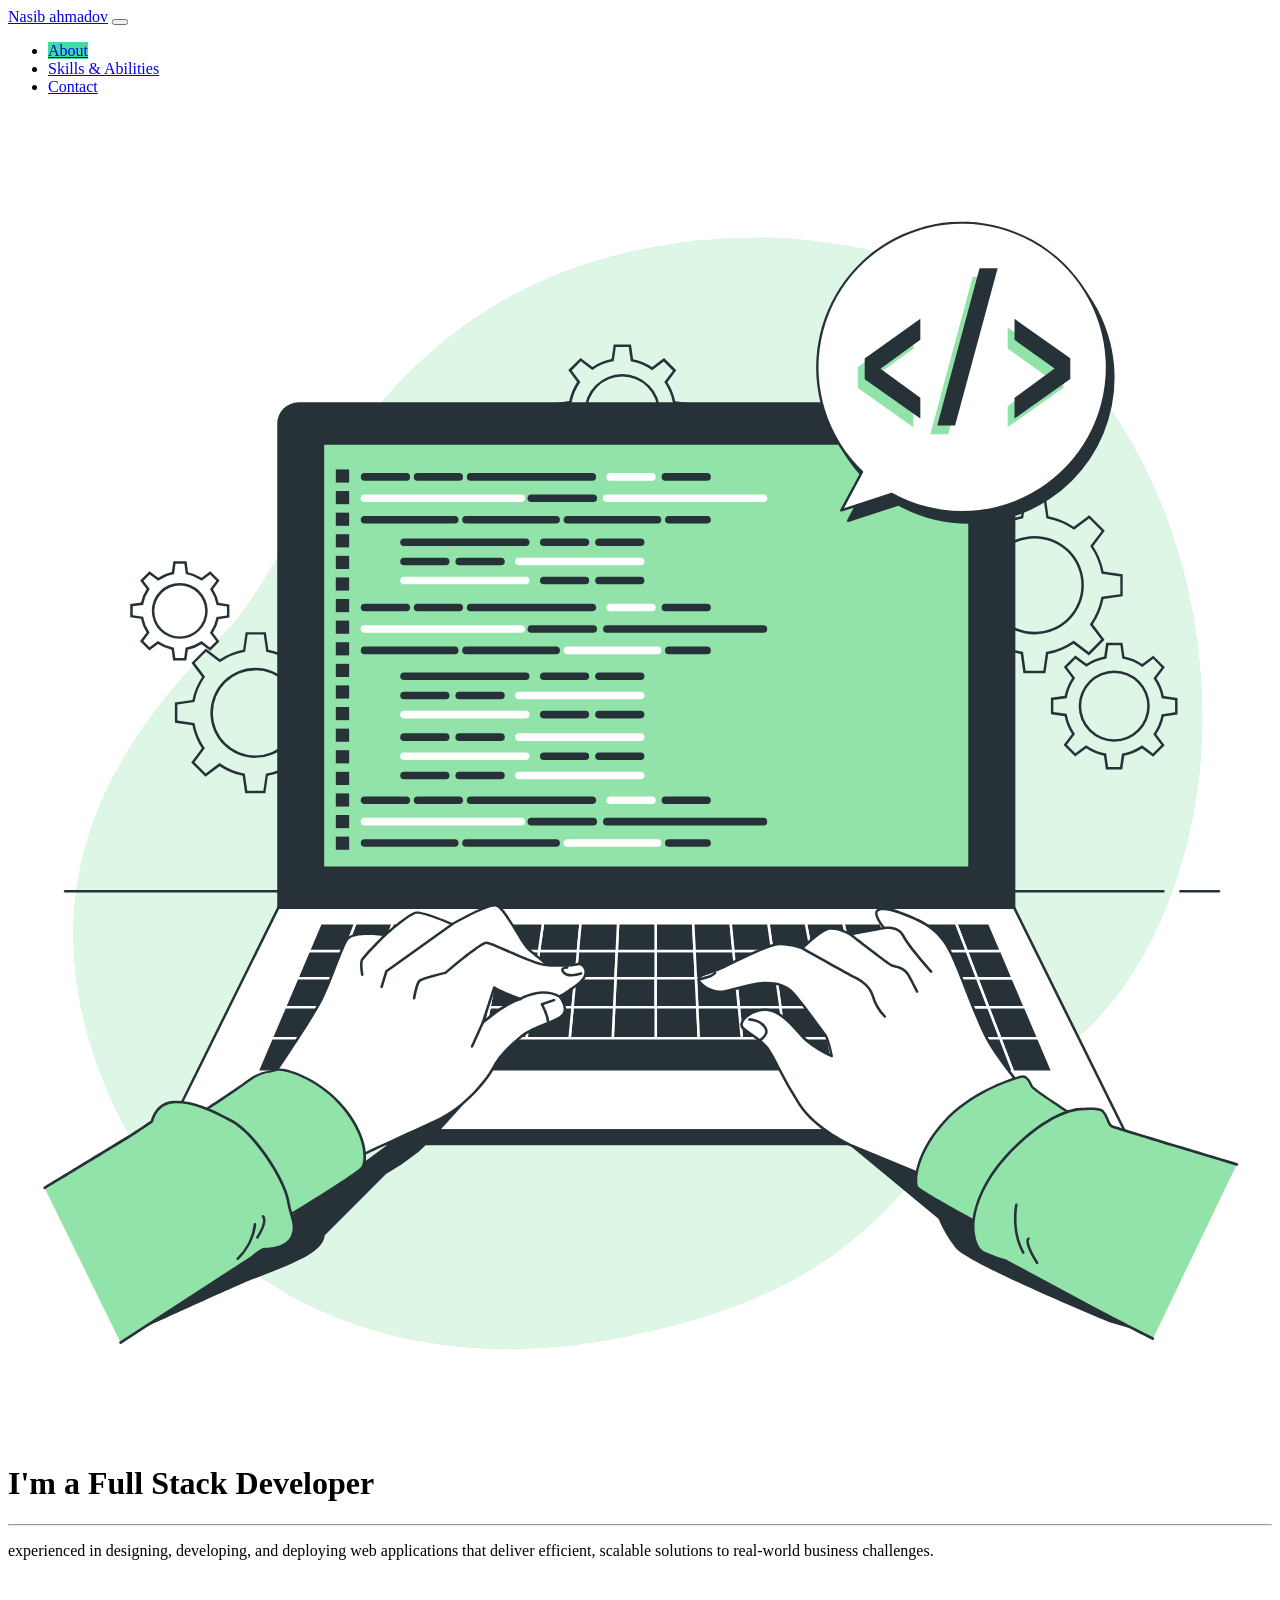
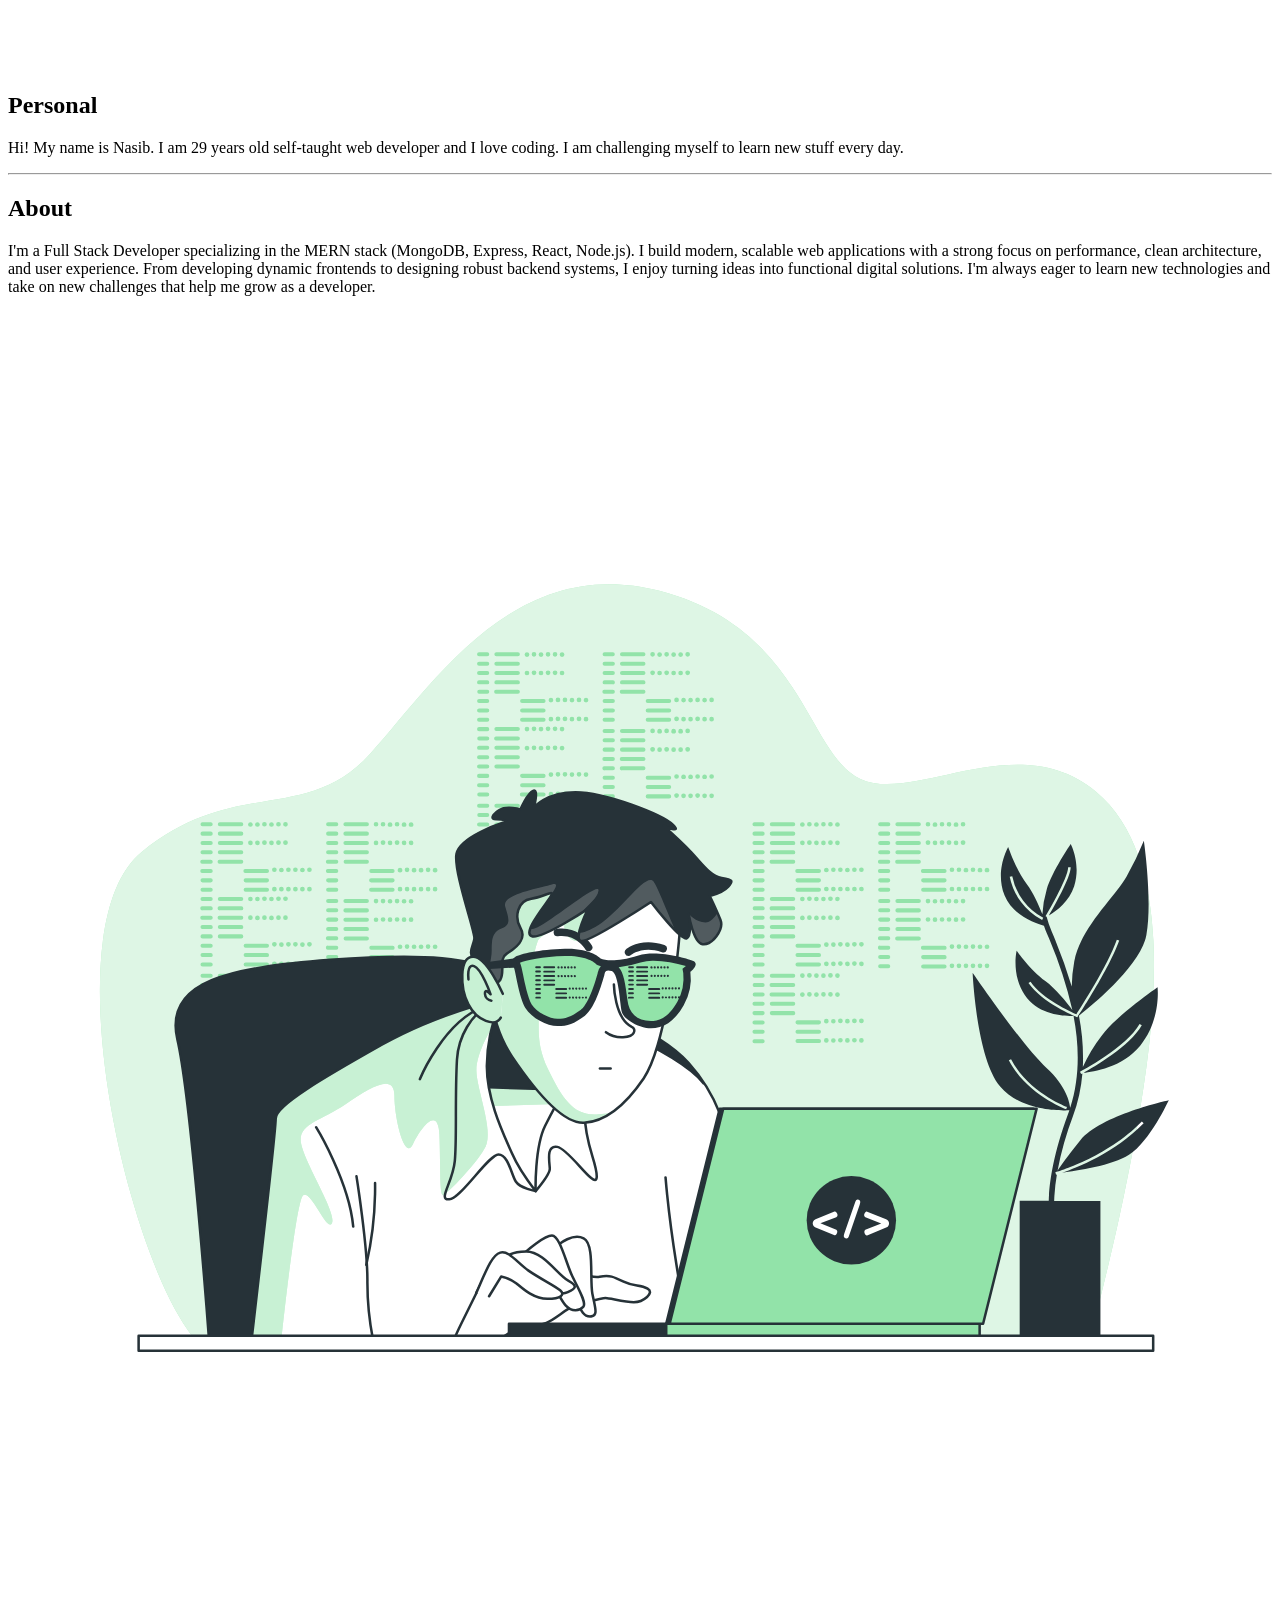
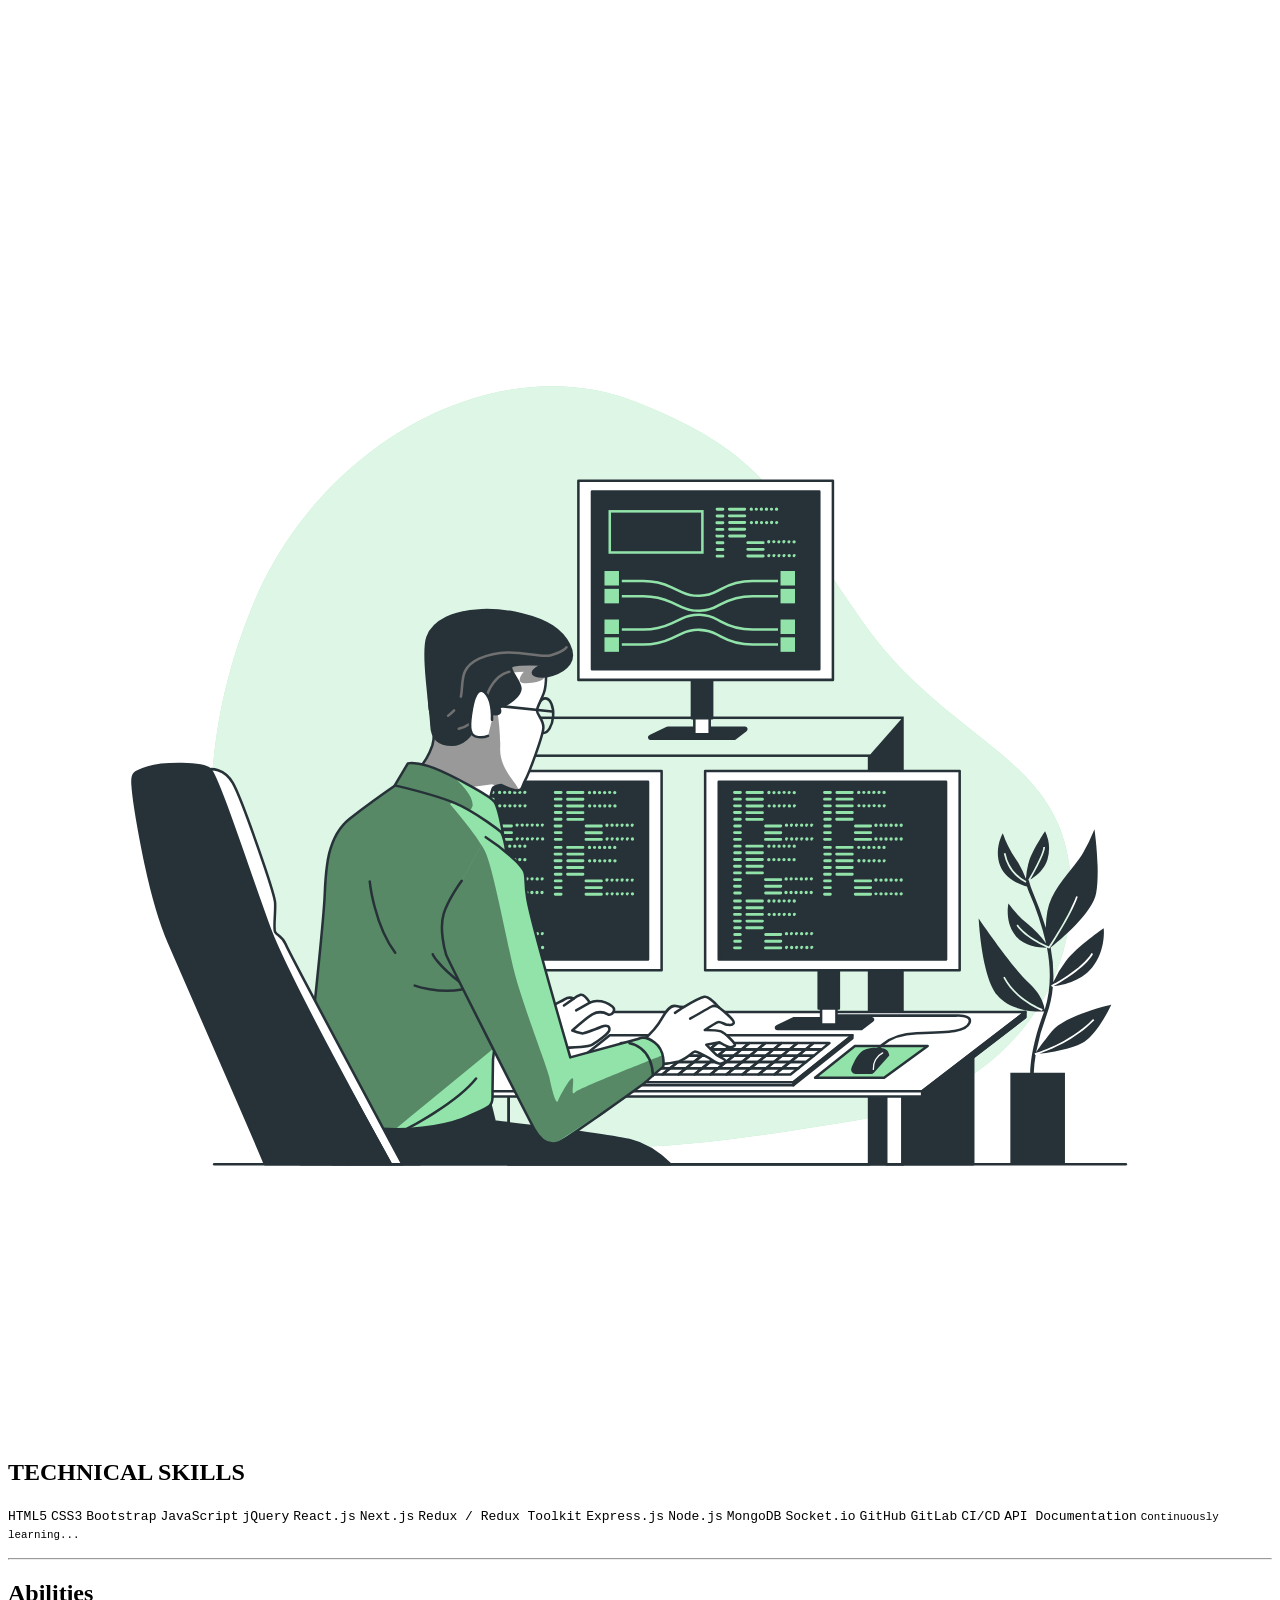
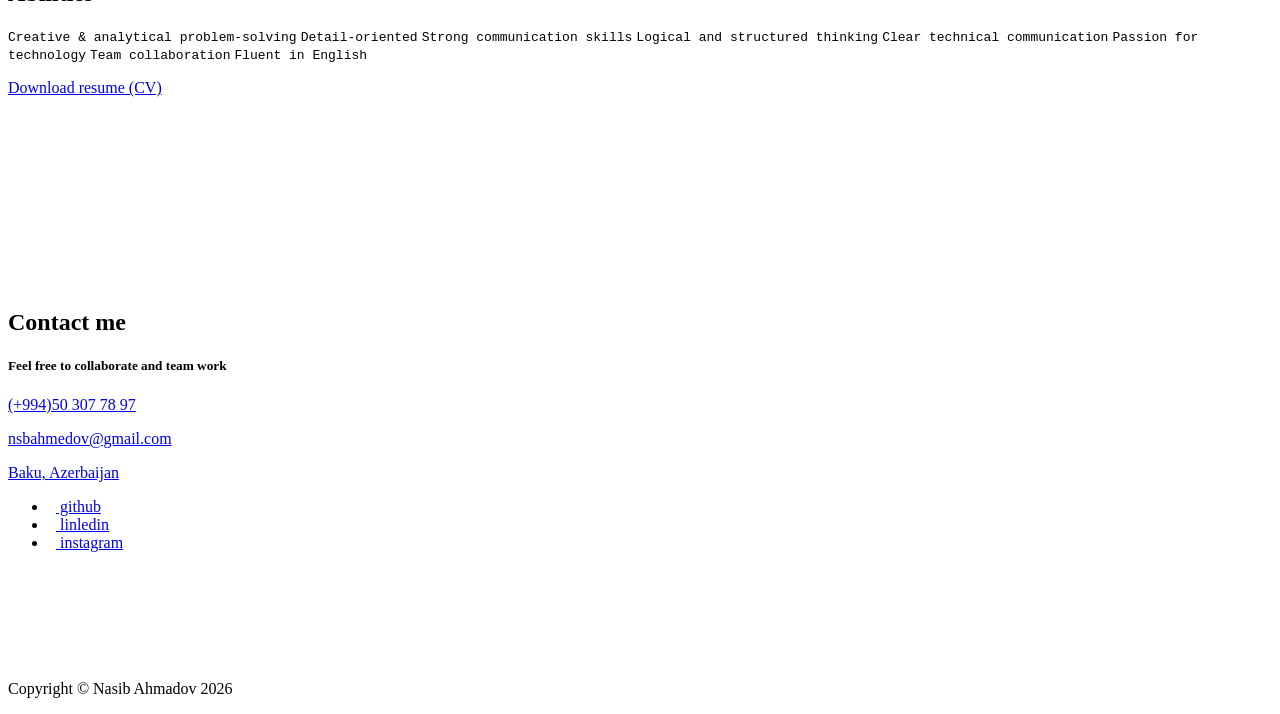
==== index.html @ df7a3d74 "main redesign" ====
<!DOCTYPE html>
<html>

<head>
    <!-- ! required files -->
    <meta charset="utf-8">
    <meta name="viewport" content="width=device-width, initial-scale=1.0, shrink-to-fit=no">
    <title>Nasib Ahmadov</title>
    <link rel="stylesheet" href="assets/css/style.css">
    <link rel="stylesheet" href="assets/bootstrap/css/bootstrap.min.css">
    <link rel="stylesheet" href="assets/fonts/font-awesome.min.css">
    <link rel="stylesheet" href="https://cdnjs.cloudflare.com/ajax/libs/animate.css/4.1.1/animate.min.css" />
</head>

<body id="page-top" data-bs-spy="scroll" data-bs-target="#mainNav" data-bs-offset="27">
    <nav class="navbar navbar-light navbar-expand-md fixed-top" id="mainNav">
        <div class="container">
            <a class="navbar-brand" href="#">Nasib ahmadov</a>
            <button data-bs-toggle="collapse" class="navbar-toggler navbar-toggler-right"
                data-bs-target="#navbarResponsive" type="button" aria-controls="navbarResponsive" aria-expanded="false"
                aria-label="Toggle navigation" value="Menu"><i class="fa fa-bars"></i></button>
            <div class="collapse navbar-collapse" id="navbarResponsive">
                <ul class="navbar-nav ms-auto">
                    <li class="nav-item nav-link">
                        <a class="nav-link active" href="#about">About</a>
                    </li>
                    <li class="nav-item nav-link">
                        <a class="nav-link" href="#skills">Skills & Abilities</a>
                    </li>
                    <li class="nav-item nav-link">
                        <a class="nav-link" href="#contact">Contact</a>
                    </li>
                </ul>
            </div>
        </div>
    </nav>

    <header class="custom-header">
        <div class="container">
            <div class="row align-items-center">
                <!-- Left Side: Image -->
                <div class="col-lg-6 text-center text-lg-start mb-4">
                    <img src="assets/img/developer.svg" alt="Developer" class="img-fluid" />
                </div>

                <!-- Right Side: Text -->
                <div class="col-lg-6 text-center">
                    <h1 class="brand-heading">I'm a Full Stack Developer</h1>
                    <hr />
                    <p class="intro-text">
                        experienced in designing, developing, and deploying web applications that deliver efficient,
                        scalable solutions to real-world business challenges.
                    </p>
                    <a class="btn btn-link btn-circle custom-bounce" role="button" href="#about">
                        <i class="fa fa-angle-double-down"></i>
                    </a>
                </div>
            </div>
        </div>
    </header>

    <section class="content-section" id="about">
        <div class="container">
            <div class="row align-items-center flex-column-reverse flex-lg-row">
                <!-- Left Side -->
                <div class="col-lg-6 text-center text-lg-start mb-4 mb-lg-0">
                    <h2>Personal</h2>
                    <p>
                        Hi! My name is Nasib. I am
                        <script>document.write(new Date().getFullYear() - 1997);</script>
                        years old self-taught web developer and I love coding.
                        I am challenging myself to learn new stuff every day.
                    </p>
                    <hr />
                    <h2>About</h2>
                    <p>
                        I'm a Full Stack Developer specializing in the MERN stack (MongoDB, Express, React, Node.js).
                        I build modern, scalable web applications with a strong focus on performance, clean
                        architecture,
                        and user experience. From developing dynamic frontends to designing robust backend systems,
                        I enjoy turning ideas into functional digital solutions.
                        I'm always eager to learn new technologies and take on new challenges that help me grow as a
                        developer.
                    </p>
                </div>

                <!-- Right Side -->
                <div class="col-lg-6 text-lg-start mb-4 mb-lg-0">
                    <img src="assets/img/coding-bro.svg" alt="Coding-bro" class="img-fluid" />
                </div>
            </div>
        </div>
    </section>

    <section class="content-section" id="skills">
        <div class="container">
            <div class="row align-items-center">
                <!-- Left Side -->
                <div class="col-lg-6 text-lg-start mb-4 mb-lg-0">
                    <img src="assets/img/programming-bro.svg" alt="Programming-bro" class="img-fluid" />
                </div>

                <!-- Right Side -->
                <div class="col-lg-6 text-center mb-4 mb-lg-0">
                    <h2>TECHNICAL SKILLS</h2>
                    <p class="d-flex justify-content-center flex-wrap gap-2">
                        <kbd>HTML5</kbd>
                        <kbd>CSS3</kbd>
                        <kbd>Bootstrap</kbd>
                        <kbd>JavaScript</kbd>
                        <kbd>jQuery</kbd>
                        <kbd>React.js</kbd>
                        <kbd>Next.js</kbd>
                        <kbd>Redux / Redux Toolkit</kbd>
                        <kbd>Express.js</kbd>
                        <kbd>Node.js</kbd>
                        <kbd>MongoDB</kbd>
                        <kbd>Socket.io</kbd>
                        <kbd>GitHub</kbd>
                        <kbd>GitLab</kbd>
                        <kbd>CI/CD</kbd>
                        <kbd>API Documentation</kbd>
                        <kbd><small>Continuously learning...</small></kbd>
                    </p>
                    <hr />
                    <h2>Abilities</h2>
                    <p class="d-flex flex-wrap justify-content-center gap-2">
                        <kbd>Creative & analytical problem-solving</kbd>
                        <kbd>Detail-oriented</kbd>
                        <kbd>Strong communication skills</kbd>
                        <kbd>Logical and structured thinking</kbd>
                        <kbd>Clear technical communication</kbd>
                        <kbd>Passion for technology</kbd>
                        <kbd>Team collaboration</kbd>
                        <kbd>Fluent in English</kbd>
                    </p>

                    <a class="btn btn-primary btn-lg btn-default" type="button"
                        href="https://drive.google.com/file/d/10ytBP57ZdeeG0rBaPkm5hifTkajpP7bI/view?usp=sharing"
                        target="_blank">
                        <i class="fa fa-download fa-fw"></i>
                        Download resume (CV)
                    </a>

                </div>
            </div>
        </div>
    </section>

    <section class="text-center content-section" id="contact">
        <div class="container">
            <div class="row">
                <div class="col-lg-8 mx-auto">
                    <h1>Contact me</h1>
                    <h5>Feel free to collaborate and team work</h5>
                    <p>
                        <i class="fa fa-phone fa-fw"></i>
                        <a href="tel:+994503077897" class="text-decoration-none">
                            (+994)50 307 78 97
                        </a>
                    </p>
                    <p>
                        <i class="fa fa-envelope-o fa-fw"></i>
                        <a href="mailto:nsbahmedov@gmail.com" class="text-decoration-none">
                            nsbahmedov@gmail.com
                    </p>
                    </a>
                    <p>
                        <i class="fa fa-map-marker fa-fw"></i>
                        <a href="https://maps.app.goo.gl/haPpwmqMVVKPBbVJ8" target="_blank"
                            class="text-decoration-none">
                            Baku, Azerbaijan
                        </a>

                    </p>
                    <ul class="list-inline banner-social-buttons">
                        <li class="list-inline-item">&nbsp;
                            <a class="btn btn-primary btn-lg btn-default" type="button"
                                href="https://github.com/nsbahmedov" target="_blank"><i
                                    class="fa fa-github fa-fw"></i><span class="network-name">&nbsp;github</span></a>
                        </li>
                        <li class="list-inline-item">&nbsp;
                            <a class="btn btn-primary btn-lg btn-default" type="button"
                                href="https://linkedin.com/in/nasib-ahmadov-web" target="_blank"><i
                                    class="fa fa-linkedin fa-fw"></i><span
                                    class="network-name">&nbsp;linledin</span></a>
                        </li>
                        <li class="list-inline-item">&nbsp;
                            <a class="btn btn-primary btn-lg btn-default" type="button"
                                href="https://instagram.com/ahmadovnasib" target="_blank"><i
                                    class="fa fa-instagram fa-fw"></i><span
                                    class="network-name">&nbsp;instagram</span></a>
                        </li>
                    </ul>
                </div>
            </div>
        </div>
    </section>

    <footer>
        <div class="container text-center">
            <p>Copyright ©&nbsp;Nasib Ahmadov
                <script>document.write(new Date().getFullYear());</script>
            </p>
        </div>
    </footer>

    <!-- ! script files -->
    <script src="assets/bootstrap/js/bootstrap.min.js"></script>
    <script src="assets/js/grayscale.js"></script>
</body>

</html>
---- assets/css/style.css ----
.custom-header {
    margin-top: 80px;
}

@media screen and (max-width: 1600px) {
    .custom-header {
        margin-top: 80px;
    }
}

@media screen and (min-width: 1600px) {
    .custom-header {
        margin-top: 160px;
    }
}

.content-section {
    padding-top: 6rem !important;
    padding-bottom: 6rem !important;
}

.nav-link.active {
    background-color: #42dca3 !important;
}

@keyframes subtle-bounce {

    0%,
    100% {
        transform: translateY(0);
    }

    50% {
        transform: translateY(-5px);
    }
}

.custom-bounce {
    animation: subtle-bounce 1.3s infinite ease-in-out;
}
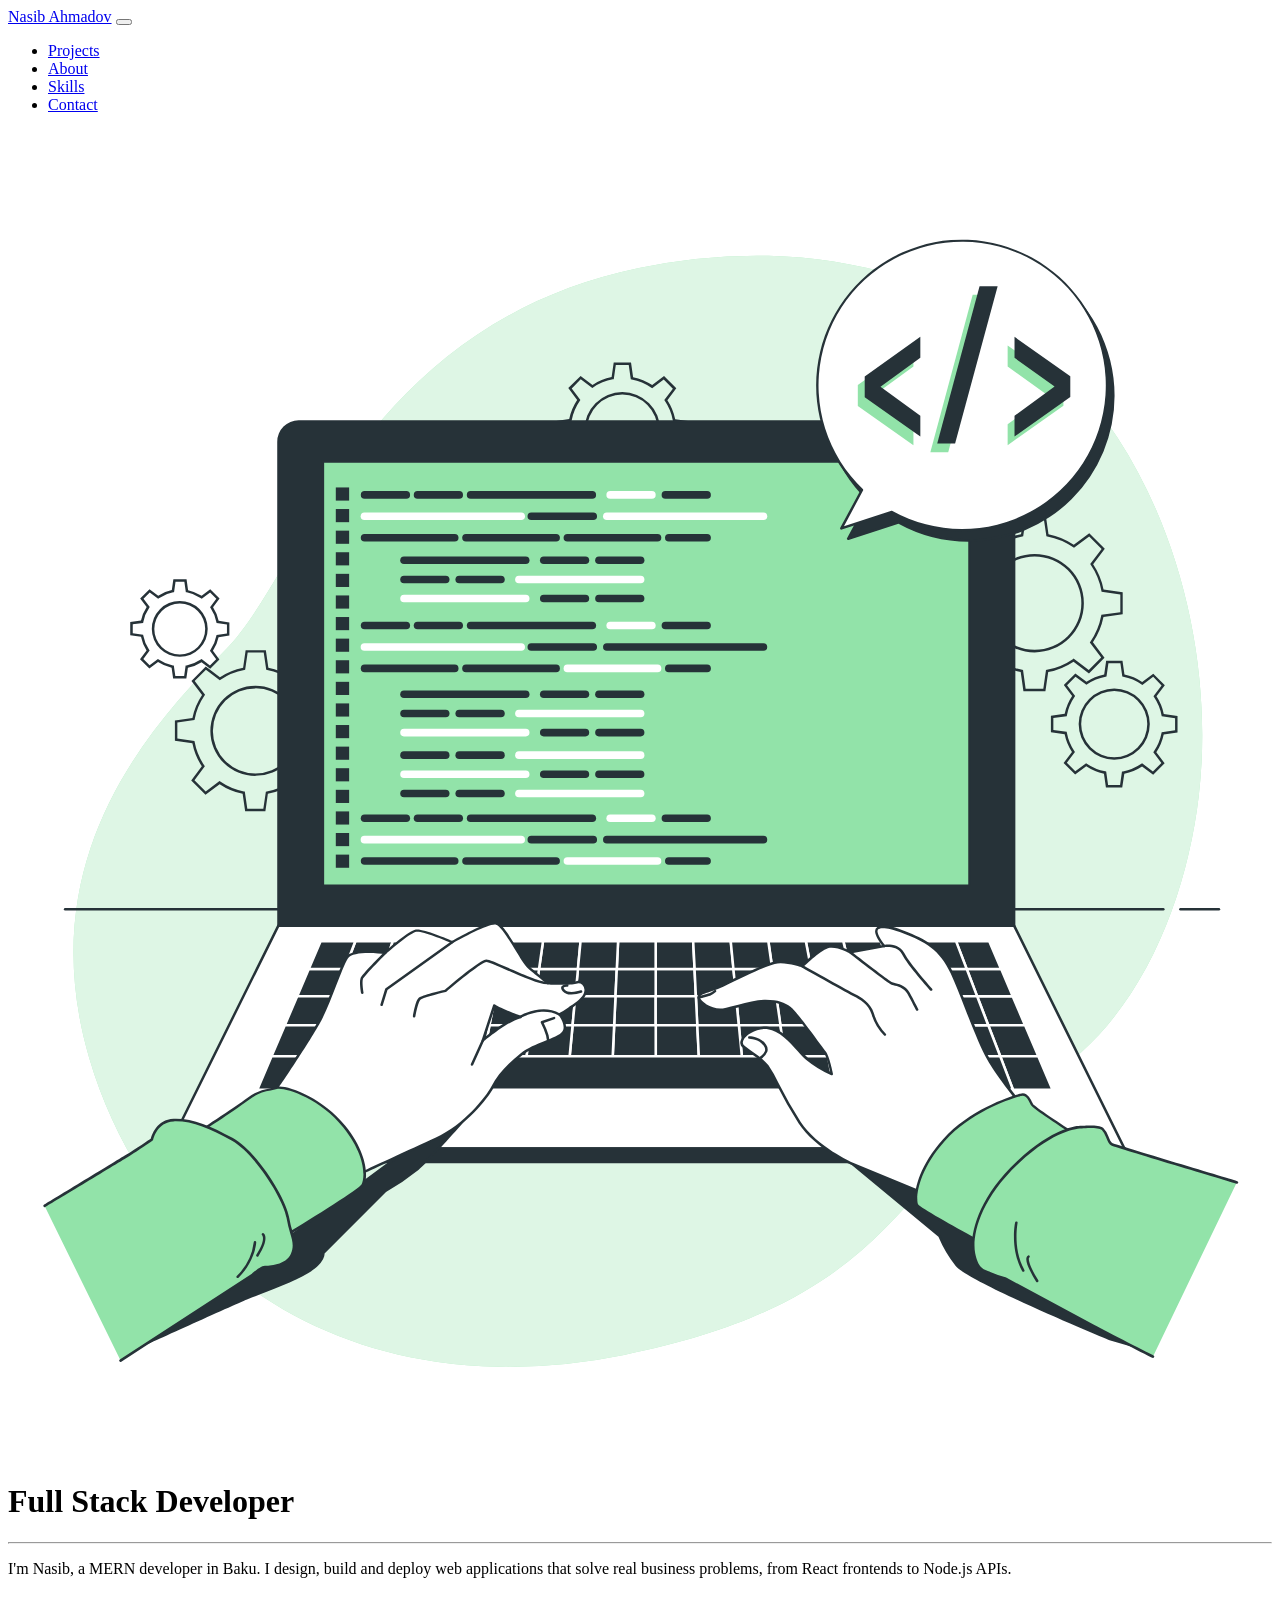
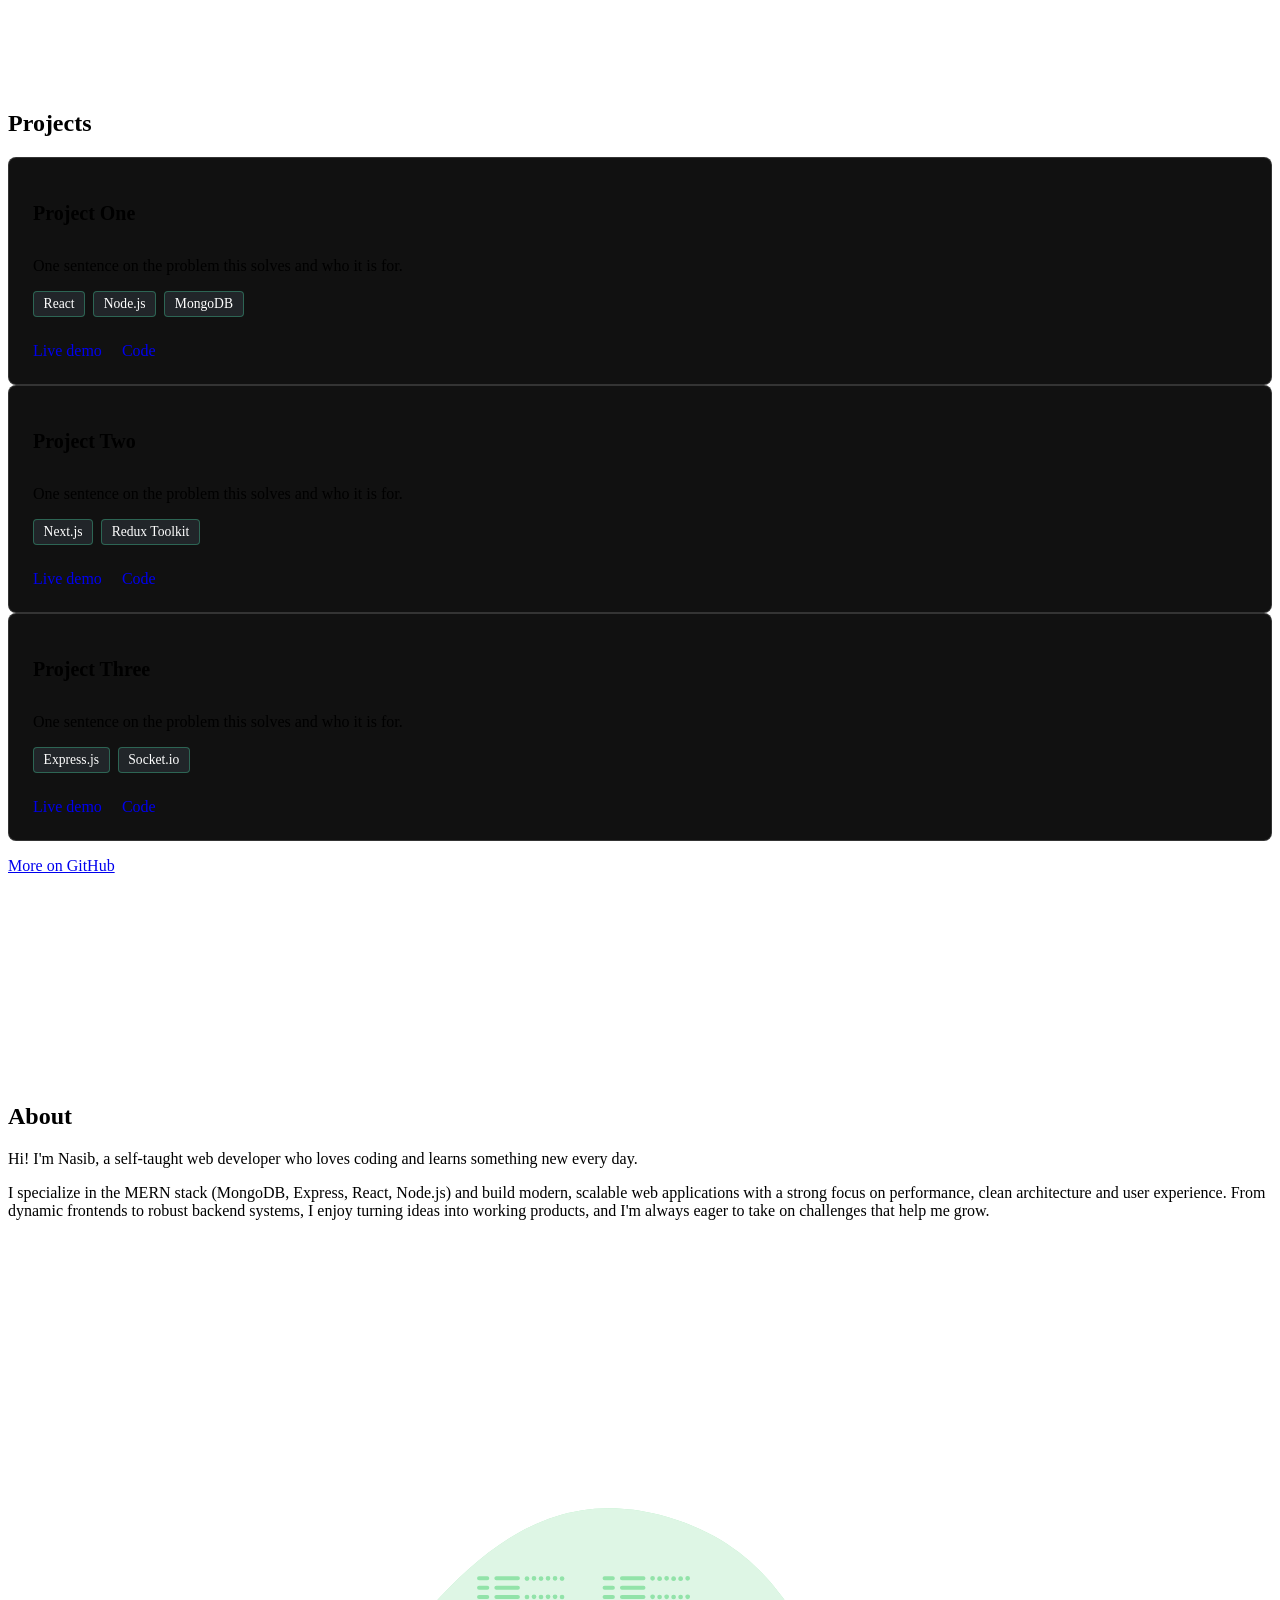
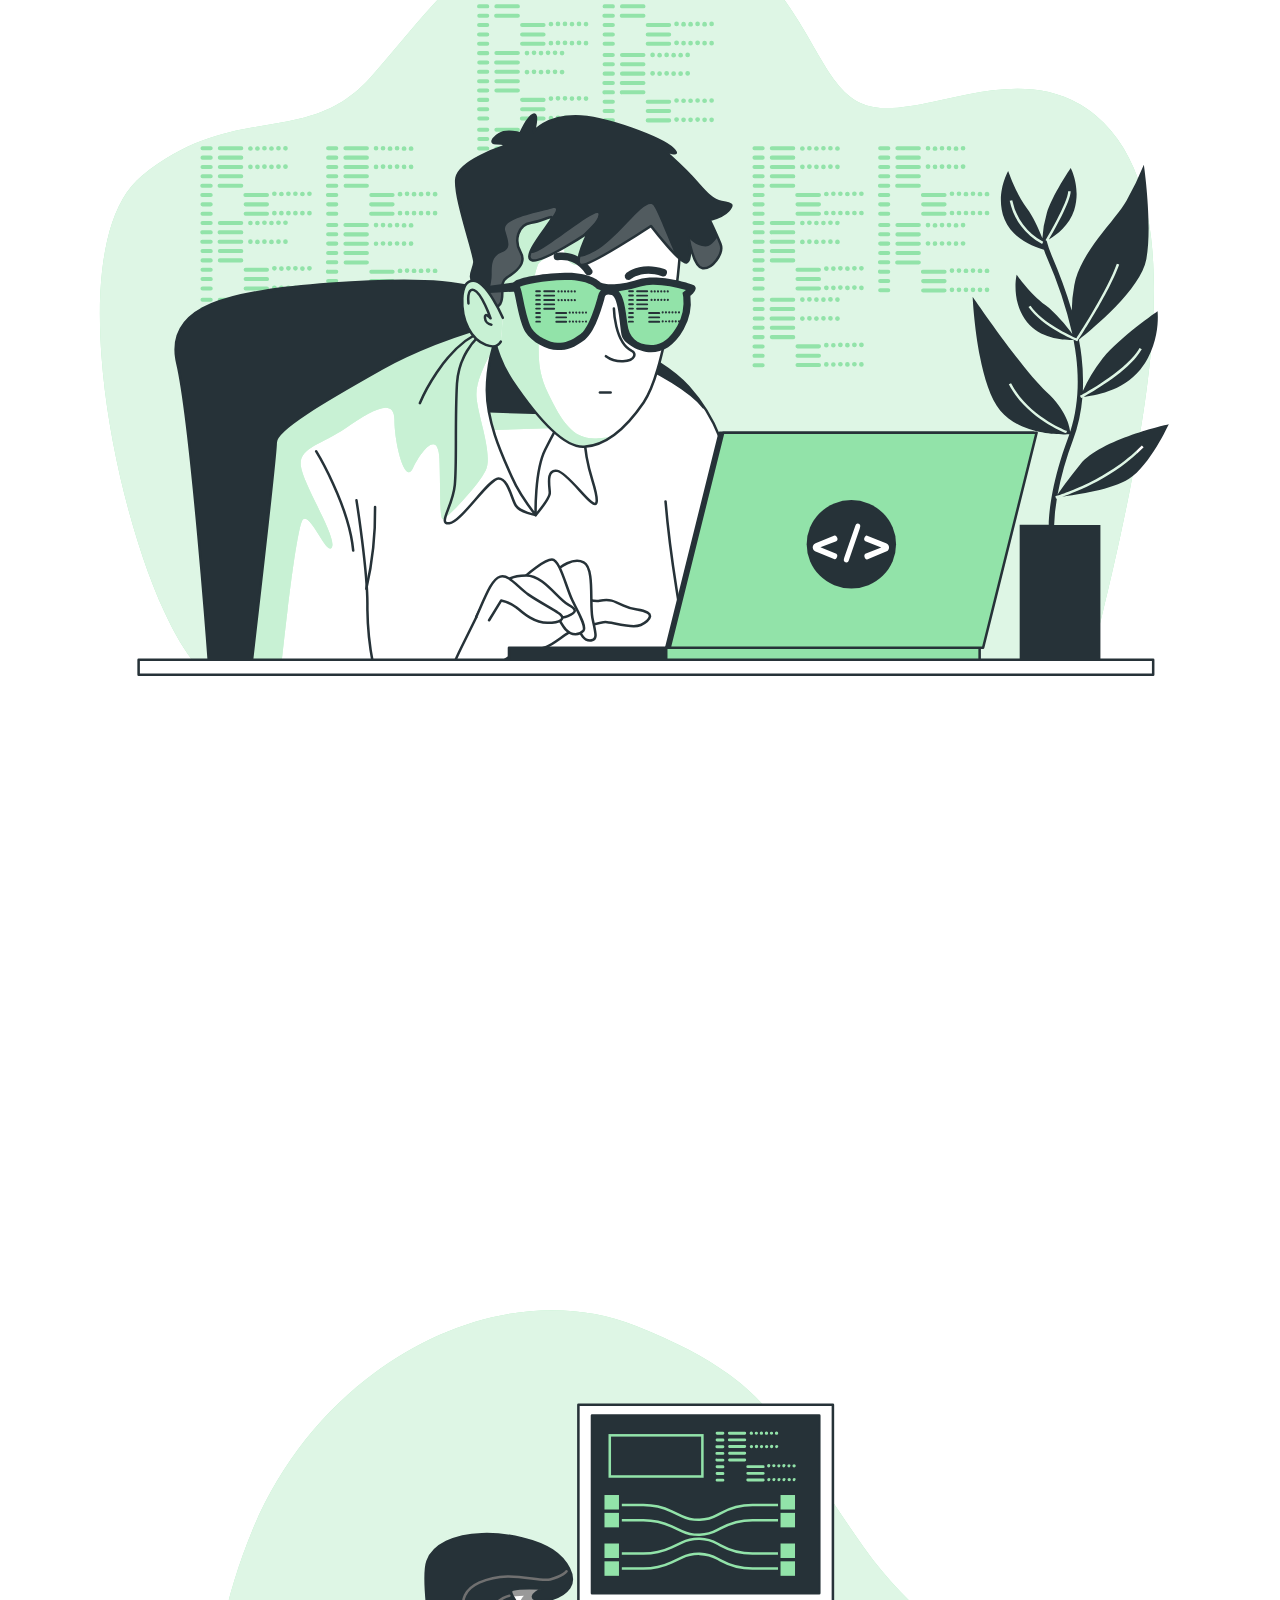
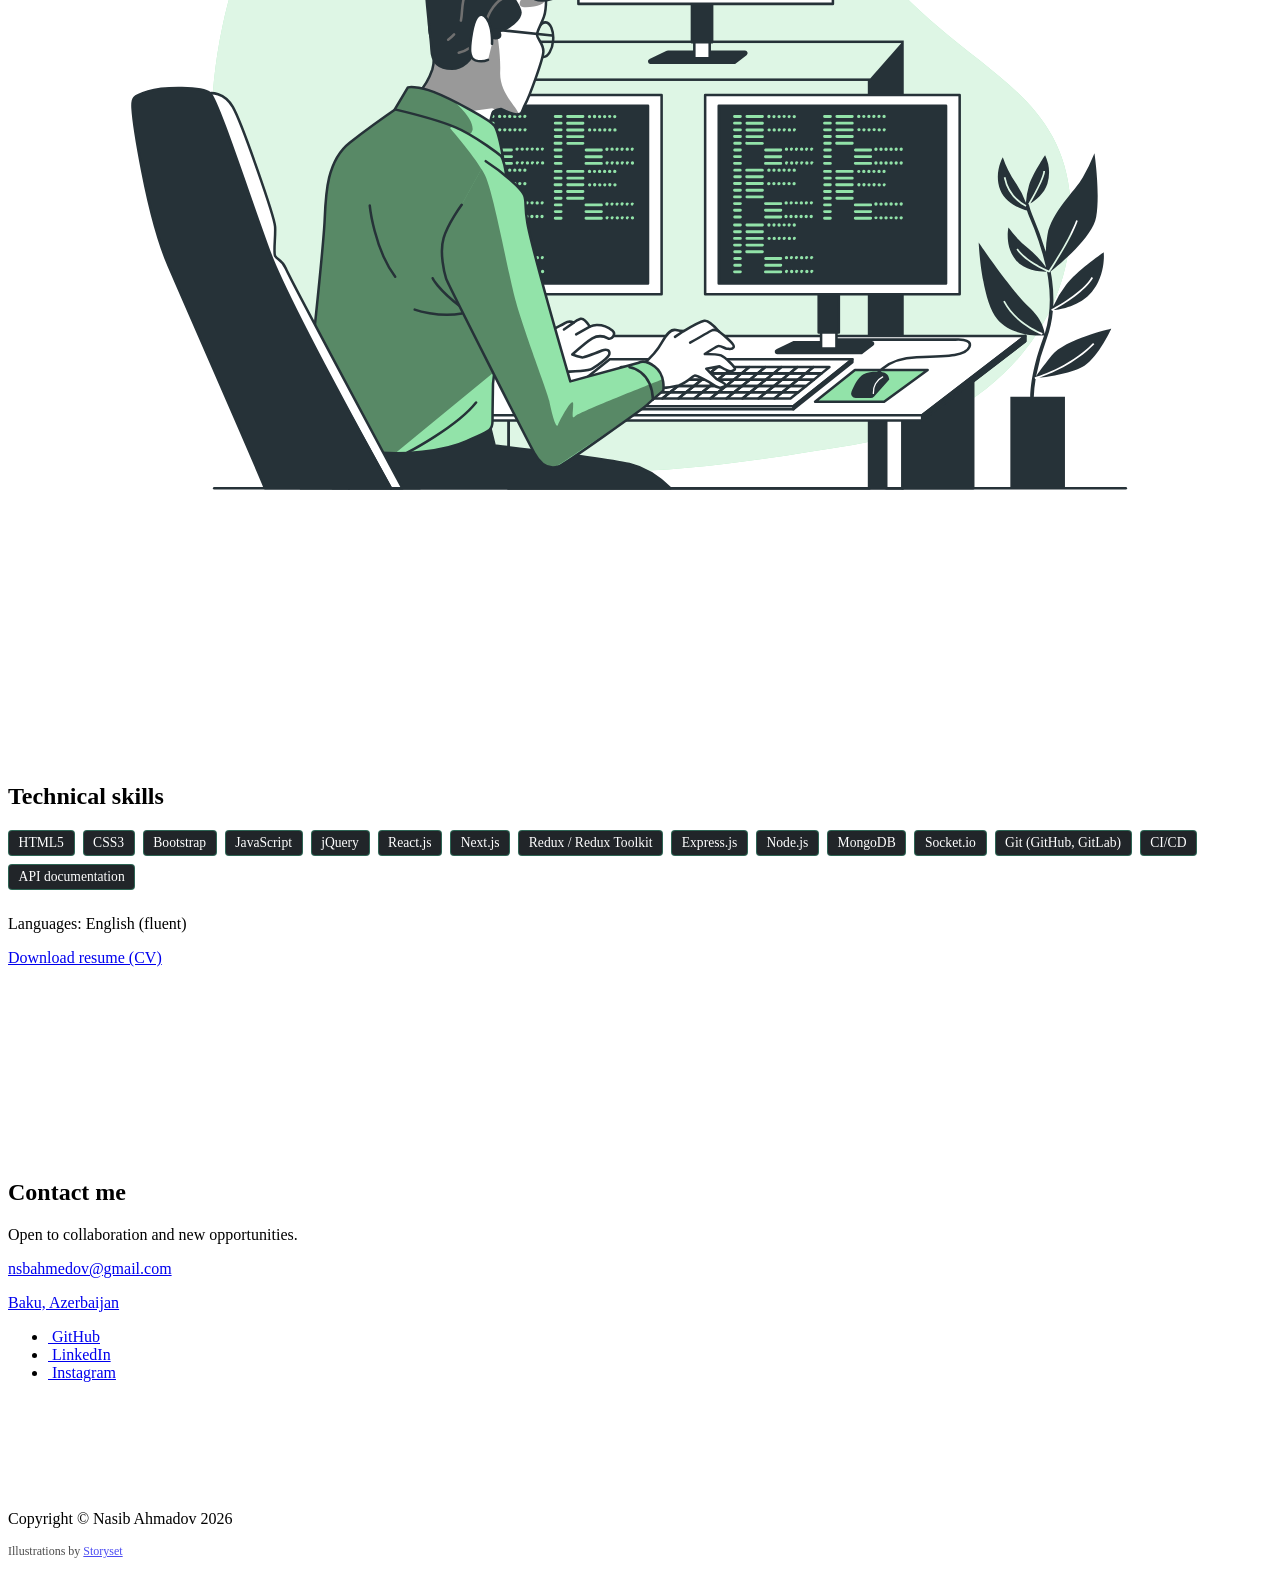
==== commit 80ba2c24: "Add projects section, fix content and markup, add SEO/link-preview tags - Add a Projects section (pl" ====
--- a/index.html
+++ b/index.html
@@ -1,33 +1,51 @@
 <!DOCTYPE html>
-<html>
+<html lang="en">
 
 <head>
     <!-- ! required files -->
     <meta charset="utf-8">
     <meta name="viewport" content="width=device-width, initial-scale=1.0, shrink-to-fit=no">
-    <title>Nasib Ahmadov</title>
-    <link rel="stylesheet" href="assets/css/style.css">
+    <title>Nasib Ahmadov — Full Stack Developer</title>
+    <meta name="description"
+        content="Nasib Ahmadov is a full stack MERN developer in Baku, Azerbaijan, building fast, scalable web applications with React, Node.js and MongoDB.">
+    <link rel="canonical" href="https://nasibahmadov.com/">
+    <link rel="icon" href="assets/img/favicon.svg" type="image/svg+xml">
+
+    <!-- ! link previews (LinkedIn, Telegram, X, ...) -->
+    <meta property="og:type" content="website">
+    <meta property="og:url" content="https://nasibahmadov.com/">
+    <meta property="og:title" content="Nasib Ahmadov — Full Stack Developer">
+    <meta property="og:description"
+        content="MERN developer in Baku building fast, scalable web applications with React, Node.js and MongoDB.">
+    <meta property="og:image" content="https://nasibahmadov.com/assets/img/og-image.png">
+    <meta property="og:image:width" content="1200">
+    <meta property="og:image:height" content="630">
+    <meta name="twitter:card" content="summary_large_image">
+
     <link rel="stylesheet" href="assets/bootstrap/css/bootstrap.min.css">
     <link rel="stylesheet" href="assets/fonts/font-awesome.min.css">
-    <link rel="stylesheet" href="https://cdnjs.cloudflare.com/ajax/libs/animate.css/4.1.1/animate.min.css" />
+    <link rel="stylesheet" href="assets/css/style.css">
 </head>
 
 <body id="page-top" data-bs-spy="scroll" data-bs-target="#mainNav" data-bs-offset="27">
     <nav class="navbar navbar-light navbar-expand-md fixed-top" id="mainNav">
         <div class="container">
-            <a class="navbar-brand" href="#">Nasib ahmadov</a>
+            <a class="navbar-brand" href="#page-top">Nasib Ahmadov</a>
             <button data-bs-toggle="collapse" class="navbar-toggler navbar-toggler-right"
                 data-bs-target="#navbarResponsive" type="button" aria-controls="navbarResponsive" aria-expanded="false"
-                aria-label="Toggle navigation" value="Menu"><i class="fa fa-bars"></i></button>
+                aria-label="Toggle navigation"><i class="fa fa-bars"></i></button>
             <div class="collapse navbar-collapse" id="navbarResponsive">
                 <ul class="navbar-nav ms-auto">
-                    <li class="nav-item nav-link">
-                        <a class="nav-link active" href="#about">About</a>
-                    </li>
-                    <li class="nav-item nav-link">
-                        <a class="nav-link" href="#skills">Skills & Abilities</a>
-                    </li>
-                    <li class="nav-item nav-link">
+                    <li class="nav-item">
+                        <a class="nav-link" href="#projects">Projects</a>
+                    </li>
+                    <li class="nav-item">
+                        <a class="nav-link" href="#about">About</a>
+                    </li>
+                    <li class="nav-item">
+                        <a class="nav-link" href="#skills">Skills</a>
+                    </li>
+                    <li class="nav-item">
                         <a class="nav-link" href="#contact">Contact</a>
                     </li>
                 </ul>
@@ -40,53 +58,120 @@
             <div class="row align-items-center">
                 <!-- Left Side: Image -->
                 <div class="col-lg-6 text-center text-lg-start mb-4">
-                    <img src="assets/img/developer.svg" alt="Developer" class="img-fluid" />
+                    <img src="assets/img/developer.svg" alt="" class="img-fluid" />
                 </div>
 
                 <!-- Right Side: Text -->
                 <div class="col-lg-6 text-center">
-                    <h1 class="brand-heading">I'm a Full Stack Developer</h1>
+                    <h1 class="brand-heading">Full Stack Developer</h1>
                     <hr />
                     <p class="intro-text">
-                        experienced in designing, developing, and deploying web applications that deliver efficient,
-                        scalable solutions to real-world business challenges.
-                    </p>
-                    <a class="btn btn-link btn-circle custom-bounce" role="button" href="#about">
+                        I'm Nasib, a MERN developer in Baku. I design, build and deploy web applications
+                        that solve real business problems, from React frontends to Node.js APIs.
+                    </p>
+                    <a class="btn btn-link btn-circle custom-bounce" role="button" href="#projects"
+                        aria-label="Scroll to projects">
                         <i class="fa fa-angle-double-down"></i>
                     </a>
                 </div>
             </div>
         </div>
     </header>
+
+    <section class="content-section" id="projects">
+        <div class="container">
+            <h2 class="text-center">Projects</h2>
+            <div class="row g-4">
+                <!--
+                    TODO: replace each placeholder card with a real project.
+                    For each one: a screenshot (put it in assets/img/projects/ and
+                    uncomment the <img>), one sentence on the problem it solves,
+                    the stack, and links to the live demo and the source code.
+                -->
+                <div class="col-md-6 col-lg-4">
+                    <article class="project-card h-100">
+                        <!-- <img src="assets/img/projects/project-1.png" alt="Screenshot of Project One" class="project-thumb"> -->
+                        <div class="project-body">
+                            <h3>Project One</h3>
+                            <p>One sentence on the problem this solves and who it is for.</p>
+                            <ul class="tag-list">
+                                <li class="tag">React</li>
+                                <li class="tag">Node.js</li>
+                                <li class="tag">MongoDB</li>
+                            </ul>
+                            <div class="project-links">
+                                <a href="#" target="_blank" rel="noopener"><i class="fa fa-external-link fa-fw"></i>Live demo</a>
+                                <a href="#" target="_blank" rel="noopener"><i class="fa fa-github fa-fw"></i>Code</a>
+                            </div>
+                        </div>
+                    </article>
+                </div>
+                <div class="col-md-6 col-lg-4">
+                    <article class="project-card h-100">
+                        <!-- <img src="assets/img/projects/project-2.png" alt="Screenshot of Project Two" class="project-thumb"> -->
+                        <div class="project-body">
+                            <h3>Project Two</h3>
+                            <p>One sentence on the problem this solves and who it is for.</p>
+                            <ul class="tag-list">
+                                <li class="tag">Next.js</li>
+                                <li class="tag">Redux Toolkit</li>
+                            </ul>
+                            <div class="project-links">
+                                <a href="#" target="_blank" rel="noopener"><i class="fa fa-external-link fa-fw"></i>Live demo</a>
+                                <a href="#" target="_blank" rel="noopener"><i class="fa fa-github fa-fw"></i>Code</a>
+                            </div>
+                        </div>
+                    </article>
+                </div>
+                <div class="col-md-6 col-lg-4">
+                    <article class="project-card h-100">
+                        <!-- <img src="assets/img/projects/project-3.png" alt="Screenshot of Project Three" class="project-thumb"> -->
+                        <div class="project-body">
+                            <h3>Project Three</h3>
+                            <p>One sentence on the problem this solves and who it is for.</p>
+                            <ul class="tag-list">
+                                <li class="tag">Express.js</li>
+                                <li class="tag">Socket.io</li>
+                            </ul>
+                            <div class="project-links">
+                                <a href="#" target="_blank" rel="noopener"><i class="fa fa-external-link fa-fw"></i>Live demo</a>
+                                <a href="#" target="_blank" rel="noopener"><i class="fa fa-github fa-fw"></i>Code</a>
+                            </div>
+                        </div>
+                    </article>
+                </div>
+            </div>
+            <p class="text-center mt-5">
+                <a class="btn btn-primary btn-lg btn-default" href="https://github.com/nsbahmedov" target="_blank"
+                    rel="noopener">
+                    <i class="fa fa-github fa-fw"></i>
+                    More on GitHub
+                </a>
+            </p>
+        </div>
+    </section>
 
     <section class="content-section" id="about">
         <div class="container">
             <div class="row align-items-center flex-column-reverse flex-lg-row">
                 <!-- Left Side -->
                 <div class="col-lg-6 text-center text-lg-start mb-4 mb-lg-0">
-                    <h2>Personal</h2>
-                    <p>
-                        Hi! My name is Nasib. I am
-                        <script>document.write(new Date().getFullYear() - 1997);</script>
-                        years old self-taught web developer and I love coding.
-                        I am challenging myself to learn new stuff every day.
-                    </p>
-                    <hr />
                     <h2>About</h2>
                     <p>
-                        I'm a Full Stack Developer specializing in the MERN stack (MongoDB, Express, React, Node.js).
-                        I build modern, scalable web applications with a strong focus on performance, clean
-                        architecture,
-                        and user experience. From developing dynamic frontends to designing robust backend systems,
-                        I enjoy turning ideas into functional digital solutions.
-                        I'm always eager to learn new technologies and take on new challenges that help me grow as a
-                        developer.
+                        Hi! I'm Nasib, a self-taught web developer who loves coding and learns something new
+                        every day.
+                    </p>
+                    <p>
+                        I specialize in the MERN stack (MongoDB, Express, React, Node.js) and build modern,
+                        scalable web applications with a strong focus on performance, clean architecture
+                        and user experience. From dynamic frontends to robust backend systems, I enjoy turning
+                        ideas into working products, and I'm always eager to take on challenges that help me grow.
                     </p>
                 </div>
 
                 <!-- Right Side -->
                 <div class="col-lg-6 text-lg-start mb-4 mb-lg-0">
-                    <img src="assets/img/coding-bro.svg" alt="Coding-bro" class="img-fluid" />
+                    <img src="assets/img/coding-bro.svg" alt="" class="img-fluid" />
                 </div>
             </div>
         </div>
@@ -97,47 +182,34 @@
             <div class="row align-items-center">
                 <!-- Left Side -->
                 <div class="col-lg-6 text-lg-start mb-4 mb-lg-0">
-                    <img src="assets/img/programming-bro.svg" alt="Programming-bro" class="img-fluid" />
+                    <img src="assets/img/programming-bro.svg" alt="" class="img-fluid" />
                 </div>
 
                 <!-- Right Side -->
                 <div class="col-lg-6 text-center mb-4 mb-lg-0">
-                    <h2>TECHNICAL SKILLS</h2>
-                    <p class="d-flex justify-content-center flex-wrap gap-2">
-                        <kbd>HTML5</kbd>
-                        <kbd>CSS3</kbd>
-                        <kbd>Bootstrap</kbd>
-                        <kbd>JavaScript</kbd>
-                        <kbd>jQuery</kbd>
-                        <kbd>React.js</kbd>
-                        <kbd>Next.js</kbd>
-                        <kbd>Redux / Redux Toolkit</kbd>
-                        <kbd>Express.js</kbd>
-                        <kbd>Node.js</kbd>
-                        <kbd>MongoDB</kbd>
-                        <kbd>Socket.io</kbd>
-                        <kbd>GitHub</kbd>
-                        <kbd>GitLab</kbd>
-                        <kbd>CI/CD</kbd>
-                        <kbd>API Documentation</kbd>
-                        <kbd><small>Continuously learning...</small></kbd>
-                    </p>
-                    <hr />
-                    <h2>Abilities</h2>
-                    <p class="d-flex flex-wrap justify-content-center gap-2">
-                        <kbd>Creative & analytical problem-solving</kbd>
-                        <kbd>Detail-oriented</kbd>
-                        <kbd>Strong communication skills</kbd>
-                        <kbd>Logical and structured thinking</kbd>
-                        <kbd>Clear technical communication</kbd>
-                        <kbd>Passion for technology</kbd>
-                        <kbd>Team collaboration</kbd>
-                        <kbd>Fluent in English</kbd>
-                    </p>
-
-                    <a class="btn btn-primary btn-lg btn-default" type="button"
+                    <h2>Technical skills</h2>
+                    <ul class="tag-list justify-content-center">
+                        <li class="tag">HTML5</li>
+                        <li class="tag">CSS3</li>
+                        <li class="tag">Bootstrap</li>
+                        <li class="tag">JavaScript</li>
+                        <li class="tag">jQuery</li>
+                        <li class="tag">React.js</li>
+                        <li class="tag">Next.js</li>
+                        <li class="tag">Redux / Redux Toolkit</li>
+                        <li class="tag">Express.js</li>
+                        <li class="tag">Node.js</li>
+                        <li class="tag">MongoDB</li>
+                        <li class="tag">Socket.io</li>
+                        <li class="tag">Git (GitHub, GitLab)</li>
+                        <li class="tag">CI/CD</li>
+                        <li class="tag">API documentation</li>
+                    </ul>
+                    <p>Languages: English (fluent)</p>
+
+                    <a class="btn btn-primary btn-lg btn-default"
                         href="https://drive.google.com/file/d/10ytBP57ZdeeG0rBaPkm5hifTkajpP7bI/view?usp=sharing"
-                        target="_blank">
+                        target="_blank" rel="noopener">
                         <i class="fa fa-download fa-fw"></i>
                         Download resume (CV)
                     </a>
@@ -151,45 +223,33 @@
         <div class="container">
             <div class="row">
                 <div class="col-lg-8 mx-auto">
-                    <h1>Contact me</h1>
-                    <h5>Feel free to collaborate and team work</h5>
-                    <p>
-                        <i class="fa fa-phone fa-fw"></i>
-                        <a href="tel:+994503077897" class="text-decoration-none">
-                            (+994)50 307 78 97
-                        </a>
-                    </p>
+                    <h2>Contact me</h2>
+                    <p>Open to collaboration and new opportunities.</p>
                     <p>
                         <i class="fa fa-envelope-o fa-fw"></i>
-                        <a href="mailto:nsbahmedov@gmail.com" class="text-decoration-none">
-                            nsbahmedov@gmail.com
-                    </p>
-                    </a>
+                        <a href="mailto:nsbahmedov@gmail.com" class="text-decoration-none">nsbahmedov@gmail.com</a>
+                    </p>
                     <p>
                         <i class="fa fa-map-marker fa-fw"></i>
-                        <a href="https://maps.app.goo.gl/haPpwmqMVVKPBbVJ8" target="_blank"
-                            class="text-decoration-none">
-                            Baku, Azerbaijan
-                        </a>
-
+                        <a href="https://maps.app.goo.gl/haPpwmqMVVKPBbVJ8" target="_blank" rel="noopener"
+                            class="text-decoration-none">Baku, Azerbaijan</a>
                     </p>
                     <ul class="list-inline banner-social-buttons">
-                        <li class="list-inline-item">&nbsp;
-                            <a class="btn btn-primary btn-lg btn-default" type="button"
-                                href="https://github.com/nsbahmedov" target="_blank"><i
-                                    class="fa fa-github fa-fw"></i><span class="network-name">&nbsp;github</span></a>
+                        <li class="list-inline-item">
+                            <a class="btn btn-primary btn-lg btn-default" href="https://github.com/nsbahmedov"
+                                target="_blank" rel="noopener"><i class="fa fa-github fa-fw"></i><span
+                                    class="network-name">&nbsp;GitHub</span></a>
                         </li>
-                        <li class="list-inline-item">&nbsp;
-                            <a class="btn btn-primary btn-lg btn-default" type="button"
-                                href="https://linkedin.com/in/nasib-ahmadov-web" target="_blank"><i
+                        <li class="list-inline-item">
+                            <a class="btn btn-primary btn-lg btn-default"
+                                href="https://linkedin.com/in/nasib-ahmadov-web" target="_blank" rel="noopener"><i
                                     class="fa fa-linkedin fa-fw"></i><span
-                                    class="network-name">&nbsp;linledin</span></a>
+                                    class="network-name">&nbsp;LinkedIn</span></a>
                         </li>
-                        <li class="list-inline-item">&nbsp;
-                            <a class="btn btn-primary btn-lg btn-default" type="button"
-                                href="https://instagram.com/ahmadovnasib" target="_blank"><i
-                                    class="fa fa-instagram fa-fw"></i><span
-                                    class="network-name">&nbsp;instagram</span></a>
+                        <li class="list-inline-item">
+                            <a class="btn btn-primary btn-lg btn-default" href="https://instagram.com/ahmadovnasib"
+                                target="_blank" rel="noopener"><i class="fa fa-instagram fa-fw"></i><span
+                                    class="network-name">&nbsp;Instagram</span></a>
                         </li>
                     </ul>
                 </div>
@@ -199,8 +259,9 @@
 
     <footer>
         <div class="container text-center">
-            <p>Copyright ©&nbsp;Nasib Ahmadov
-                <script>document.write(new Date().getFullYear());</script>
+            <p>Copyright ©&nbsp;Nasib Ahmadov <span id="year"></span></p>
+            <p class="credit">
+                Illustrations by <a href="https://storyset.com/" target="_blank" rel="noopener">Storyset</a>
             </p>
         </div>
     </footer>
@@ -210,4 +271,4 @@
     <script src="assets/js/grayscale.js"></script>
 </body>
 
-</html>+</html>
--- a/assets/css/style.css
+++ b/assets/css/style.css
@@ -1,11 +1,5 @@
 .custom-header {
     margin-top: 80px;
-}
-
-@media screen and (max-width: 1600px) {
-    .custom-header {
-        margin-top: 80px;
-    }
 }
 
 @media screen and (min-width: 1600px) {
@@ -15,12 +9,13 @@
 }
 
 .content-section {
-    padding-top: 6rem !important;
-    padding-bottom: 6rem !important;
+    padding-top: 6rem;
+    padding-bottom: 6rem;
 }
 
-.nav-link.active {
-    background-color: #42dca3 !important;
+#mainNav .nav-link.active {
+    background-color: #42dca3;
+    color: #000;
 }
 
 @keyframes subtle-bounce {
@@ -37,4 +32,80 @@
 
 .custom-bounce {
     animation: subtle-bounce 1.3s infinite ease-in-out;
-}+}
+
+@media (prefers-reduced-motion: reduce) {
+    .custom-bounce {
+        animation: none;
+    }
+}
+
+/* ! tags (skills, project stacks) */
+.tag-list {
+    display: flex;
+    flex-wrap: wrap;
+    gap: 0.5rem;
+    list-style: none;
+    padding: 0;
+    margin: 0 0 25px;
+}
+
+.tag {
+    padding: 0.25rem 0.6rem;
+    font-size: 0.85rem;
+    color: #fff;
+    background-color: #212529;
+    border: 1px solid rgba(66, 220, 163, 0.35);
+    border-radius: 0.25rem;
+}
+
+/* ! projects */
+.project-card {
+    display: flex;
+    flex-direction: column;
+    background-color: #111;
+    border: 1px solid rgba(255, 255, 255, 0.15);
+    border-radius: 0.5rem;
+    overflow: hidden;
+    transition: border-color 0.2s ease-in-out, transform 0.2s ease-in-out;
+}
+
+.project-card:hover {
+    border-color: #42dca3;
+    transform: translateY(-3px);
+}
+
+.project-thumb {
+    width: 100%;
+    aspect-ratio: 16 / 9;
+    object-fit: cover;
+    border-bottom: 1px solid rgba(255, 255, 255, 0.15);
+}
+
+.project-body {
+    display: flex;
+    flex-direction: column;
+    flex-grow: 1;
+    padding: 1.5rem;
+}
+
+.project-body h3 {
+    font-size: 1.25rem;
+    margin-bottom: 1rem;
+}
+
+.project-links {
+    display: flex;
+    gap: 1.25rem;
+    margin-top: auto;
+}
+
+.project-links a {
+    text-decoration: none;
+}
+
+footer .credit {
+    margin-top: 0.5rem;
+    font-size: 12px;
+    opacity: 0.7;
+}
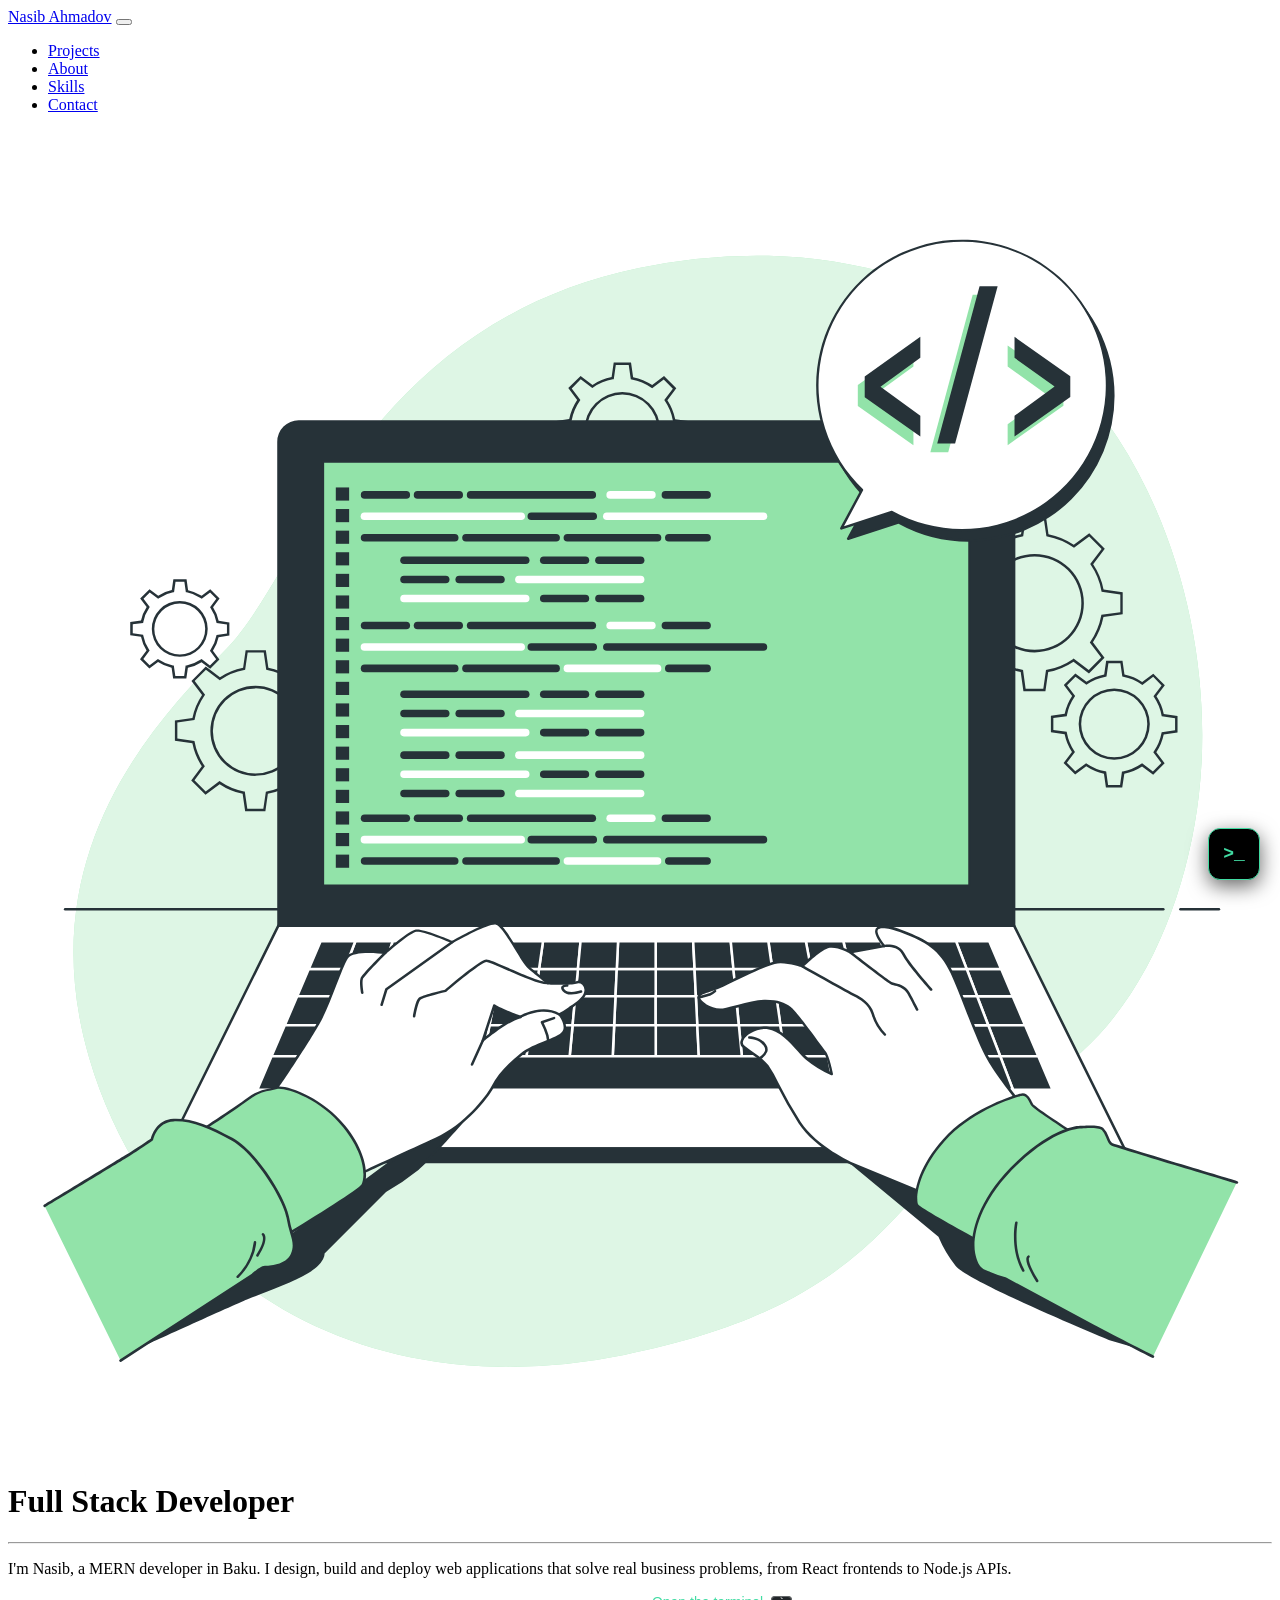
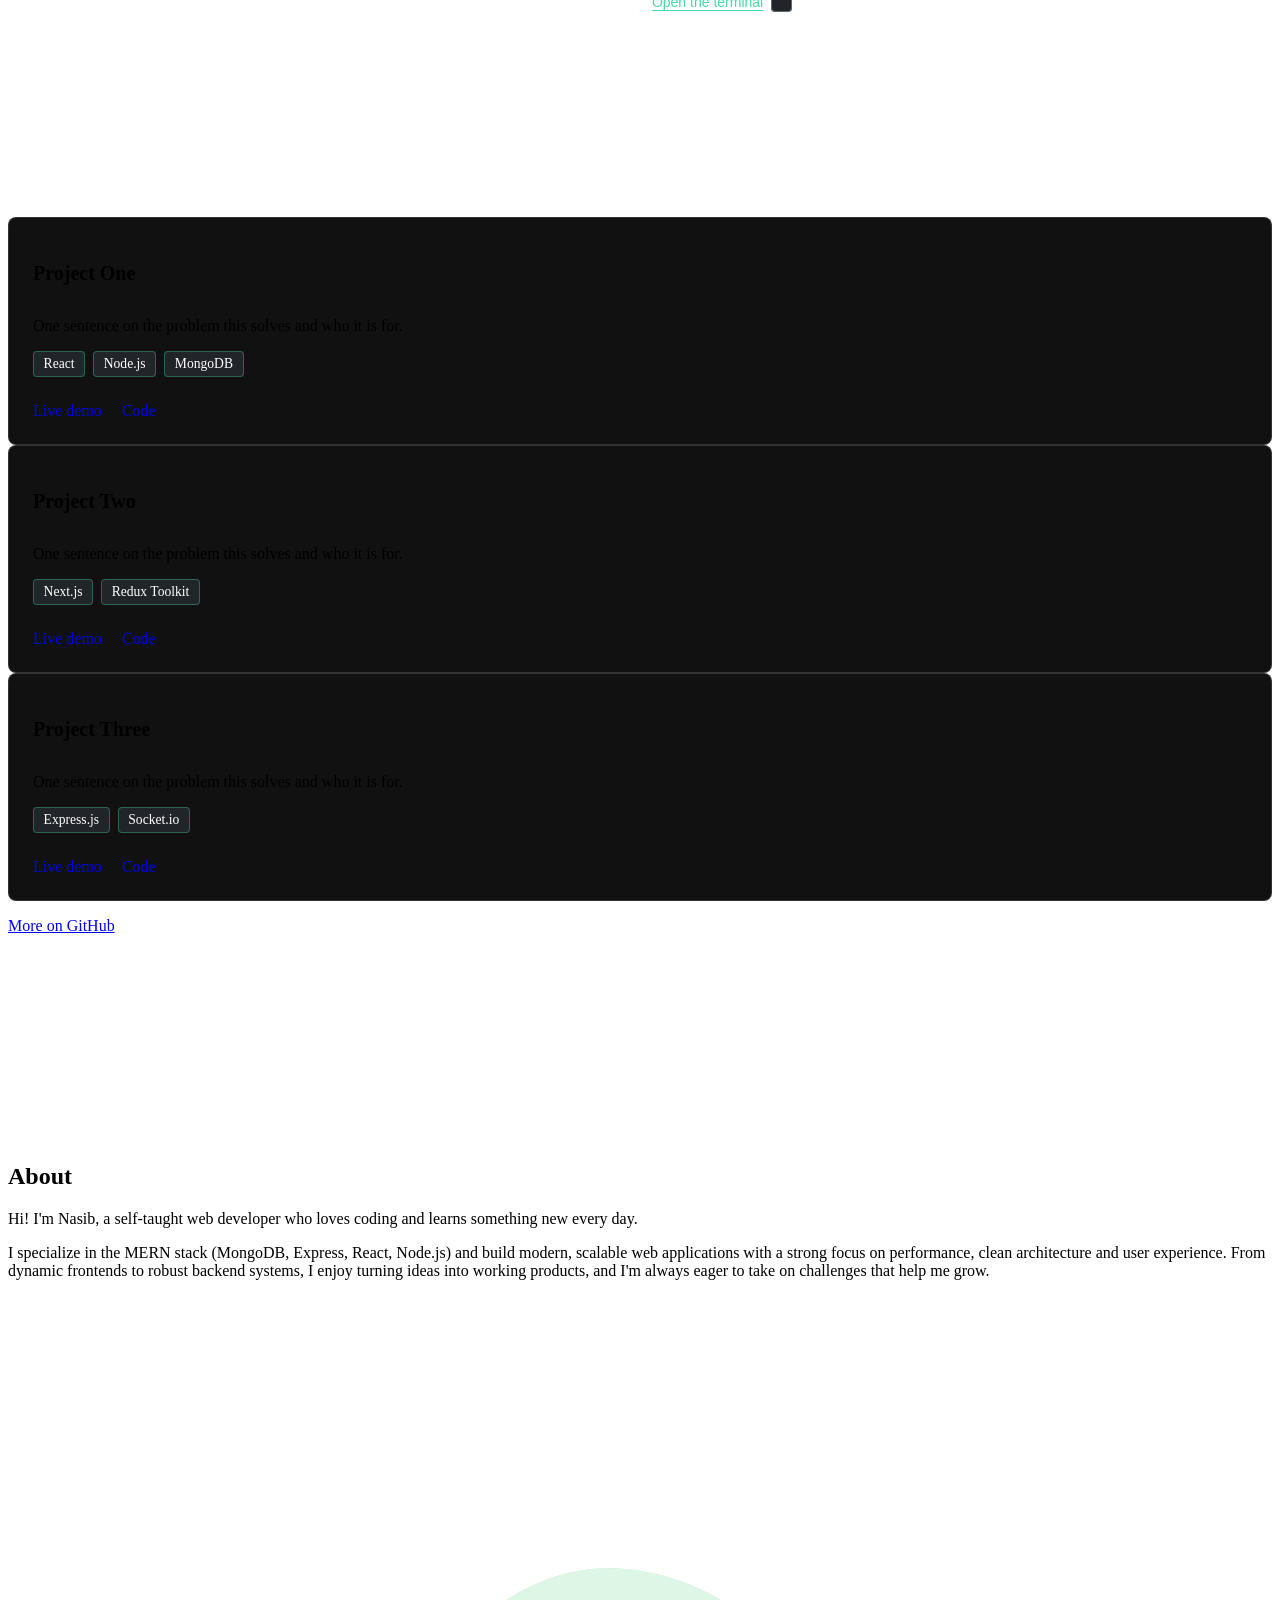
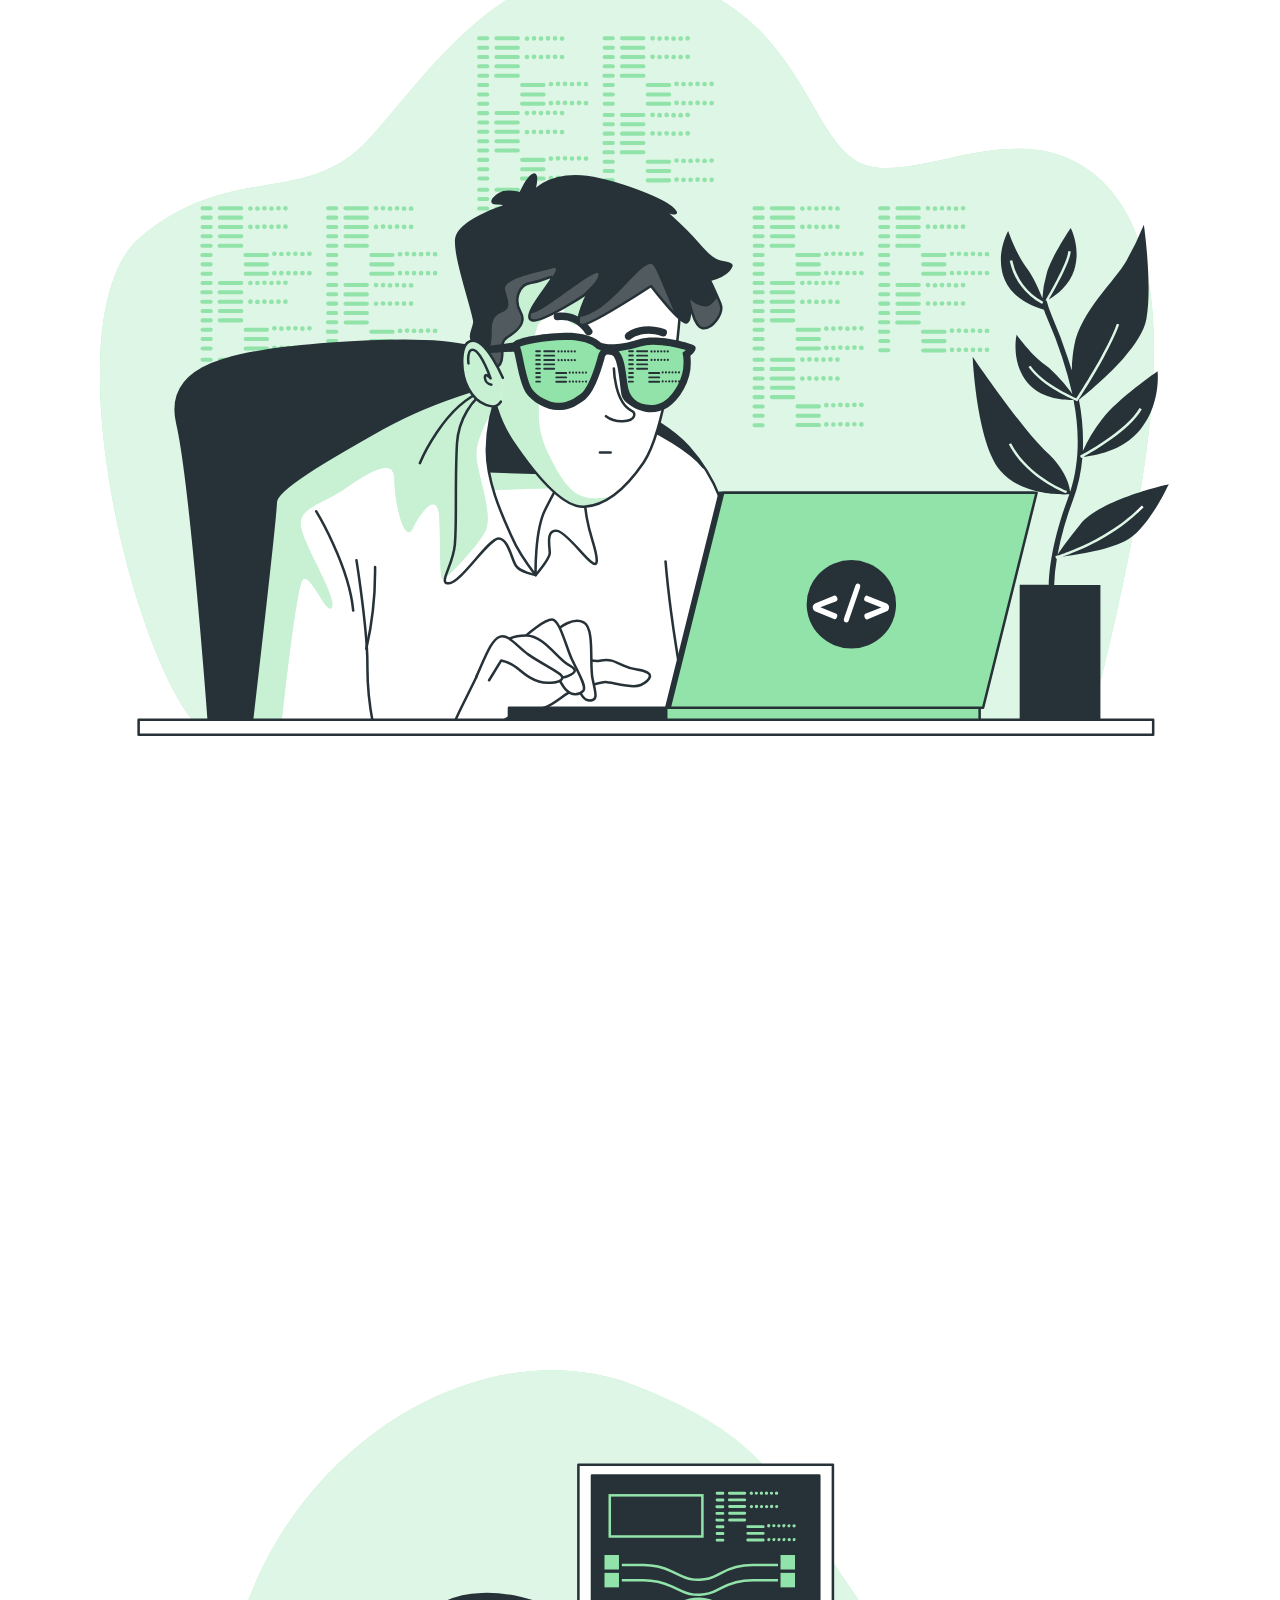
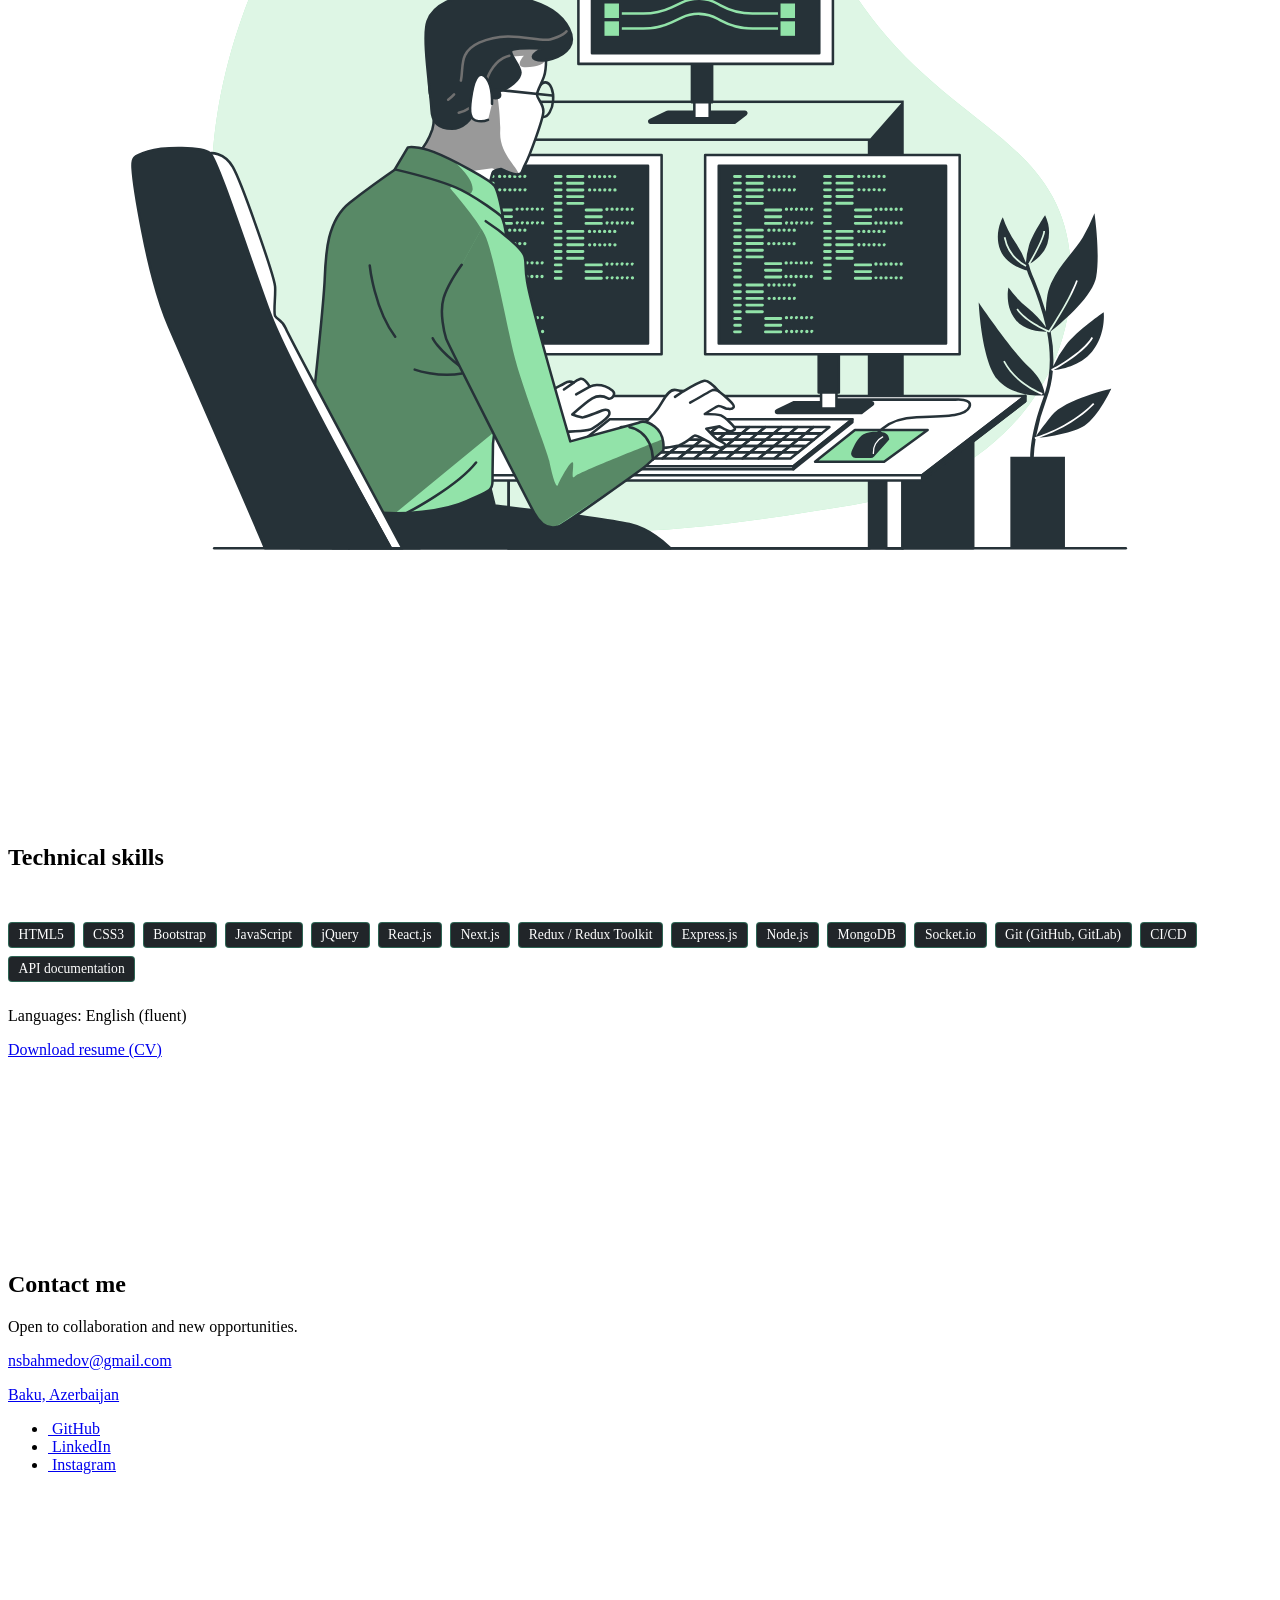
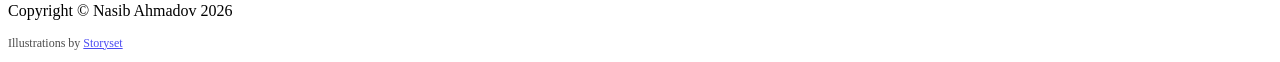
==== commit 83ddfe81: "Add terminal, clickable skills, 404 bug game and scroll reveal - Terminal overlay (>_ button, ` key," ====
--- a/index.html
+++ b/index.html
@@ -25,6 +25,13 @@
     <link rel="stylesheet" href="assets/bootstrap/css/bootstrap.min.css">
     <link rel="stylesheet" href="assets/fonts/font-awesome.min.css">
     <link rel="stylesheet" href="assets/css/style.css">
+
+    <!-- ! hide scroll-reveal elements only when they can actually be revealed -->
+    <script>
+        if ('IntersectionObserver' in window && !window.matchMedia('(prefers-reduced-motion: reduce)').matches) {
+            document.documentElement.classList.add('reveal-ready');
+        }
+    </script>
 </head>
 
 <body id="page-top" data-bs-spy="scroll" data-bs-target="#mainNav" data-bs-offset="27">
@@ -69,6 +76,9 @@
                         I'm Nasib, a MERN developer in Baku. I design, build and deploy web applications
                         that solve real business problems, from React frontends to Node.js APIs.
                     </p>
+                    <button type="button" class="term-hint" data-open-terminal hidden>
+                        Prefer the command line? <span>Open the terminal</span> <kbd>`</kbd>
+                    </button>
                     <a class="btn btn-link btn-circle custom-bounce" role="button" href="#projects"
                         aria-label="Scroll to projects">
                         <i class="fa fa-angle-double-down"></i>
@@ -80,8 +90,12 @@
 
     <section class="content-section" id="projects">
         <div class="container">
-            <h2 class="text-center">Projects</h2>
-            <div class="row g-4">
+            <h2 class="text-center reveal">Projects</h2>
+            <div class="project-filter" id="project-filter" role="status" hidden>
+                <span class="project-filter-text"></span>
+                <button type="button" class="project-filter-clear">Show all</button>
+            </div>
+            <div class="row g-4 reveal-stagger">
                 <!--
                     TODO: replace each placeholder card with a real project.
                     For each one: a screenshot (put it in assets/img/projects/ and
@@ -141,7 +155,7 @@
                     </article>
                 </div>
             </div>
-            <p class="text-center mt-5">
+            <p class="text-center mt-5 reveal">
                 <a class="btn btn-primary btn-lg btn-default" href="https://github.com/nsbahmedov" target="_blank"
                     rel="noopener">
                     <i class="fa fa-github fa-fw"></i>
@@ -155,7 +169,7 @@
         <div class="container">
             <div class="row align-items-center flex-column-reverse flex-lg-row">
                 <!-- Left Side -->
-                <div class="col-lg-6 text-center text-lg-start mb-4 mb-lg-0">
+                <div class="col-lg-6 text-center text-lg-start mb-4 mb-lg-0 reveal">
                     <h2>About</h2>
                     <p>
                         Hi! I'm Nasib, a self-taught web developer who loves coding and learns something new
@@ -170,7 +184,7 @@
                 </div>
 
                 <!-- Right Side -->
-                <div class="col-lg-6 text-lg-start mb-4 mb-lg-0">
+                <div class="col-lg-6 text-lg-start mb-4 mb-lg-0 reveal reveal-delay">
                     <img src="assets/img/coding-bro.svg" alt="" class="img-fluid" />
                 </div>
             </div>
@@ -181,14 +195,15 @@
         <div class="container">
             <div class="row align-items-center">
                 <!-- Left Side -->
-                <div class="col-lg-6 text-lg-start mb-4 mb-lg-0">
+                <div class="col-lg-6 text-lg-start mb-4 mb-lg-0 reveal">
                     <img src="assets/img/programming-bro.svg" alt="" class="img-fluid" />
                 </div>
 
                 <!-- Right Side -->
-                <div class="col-lg-6 text-center mb-4 mb-lg-0">
+                <div class="col-lg-6 text-center mb-4 mb-lg-0 reveal reveal-delay">
                     <h2>Technical skills</h2>
-                    <ul class="tag-list justify-content-center">
+                    <p class="skills-hint" id="skills-hint" hidden>Click a skill to see the projects that use it.</p>
+                    <ul class="tag-list justify-content-center reveal-stagger">
                         <li class="tag">HTML5</li>
                         <li class="tag">CSS3</li>
                         <li class="tag">Bootstrap</li>
@@ -207,7 +222,7 @@
                     </ul>
                     <p>Languages: English (fluent)</p>
 
-                    <a class="btn btn-primary btn-lg btn-default"
+                    <a class="btn btn-primary btn-lg btn-default" id="cv-link"
                         href="https://drive.google.com/file/d/10ytBP57ZdeeG0rBaPkm5hifTkajpP7bI/view?usp=sharing"
                         target="_blank" rel="noopener">
                         <i class="fa fa-download fa-fw"></i>
@@ -222,7 +237,7 @@
     <section class="text-center content-section" id="contact">
         <div class="container">
             <div class="row">
-                <div class="col-lg-8 mx-auto">
+                <div class="col-lg-8 mx-auto reveal">
                     <h2>Contact me</h2>
                     <p>Open to collaboration and new opportunities.</p>
                     <p>
@@ -269,6 +284,8 @@
     <!-- ! script files -->
     <script src="assets/bootstrap/js/bootstrap.min.js"></script>
     <script src="assets/js/grayscale.js"></script>
+    <script src="assets/js/interactions.js"></script>
+    <script src="assets/js/terminal.js"></script>
 </body>
 
 </html>
--- a/assets/css/style.css
+++ b/assets/css/style.css
@@ -109,3 +109,555 @@
     font-size: 12px;
     opacity: 0.7;
 }
+
+/* ! scroll reveal (only active when <html> has .reveal-ready) */
+.reveal-ready .reveal {
+    opacity: 0;
+    transform: translateY(24px);
+    transition: opacity 0.7s ease, transform 0.7s ease;
+}
+
+.reveal-ready .reveal.is-visible {
+    opacity: 1;
+    transform: none;
+}
+
+.reveal-ready .reveal-delay {
+    transition-delay: 0.15s;
+}
+
+.reveal-ready .reveal-stagger > * {
+    opacity: 0;
+    transform: translateY(16px);
+    transition: opacity 0.5s ease, transform 0.5s ease;
+    transition-delay: calc(var(--i, 0) * 60ms);
+}
+
+.reveal-ready .reveal-stagger.is-visible > * {
+    opacity: 1;
+    transform: none;
+}
+
+/* ! clickable skills + project filter */
+.skills-hint {
+    font-size: 14px;
+    color: rgba(255, 255, 255, 0.6);
+    margin-bottom: 15px;
+}
+
+.tag.tag-clickable {
+    padding: 0;
+}
+
+.tag-btn {
+    padding: 0.25rem 0.6rem;
+    color: inherit;
+    font: inherit;
+    background: none;
+    border: 0;
+    border-radius: inherit;
+    cursor: pointer;
+    transition: background-color 0.2s ease-in-out, color 0.2s ease-in-out;
+}
+
+.tag-btn:hover,
+.tag-btn:focus-visible {
+    color: #000;
+    background-color: #42dca3;
+    outline: none;
+}
+
+.tag-btn[aria-pressed="true"] {
+    color: #000;
+    background-color: #42dca3;
+}
+
+.project-filter {
+    display: flex;
+    flex-wrap: wrap;
+    align-items: center;
+    justify-content: center;
+    gap: 0.5rem 1rem;
+    margin: -15px 0 25px;
+    font-size: 15px;
+    color: #42dca3;
+}
+
+.project-filter-clear {
+    padding: 0.2rem 0.7rem;
+    font-size: 13px;
+    color: #fff;
+    background: none;
+    border: 1px solid rgba(255, 255, 255, 0.4);
+    border-radius: 1rem;
+    cursor: pointer;
+}
+
+.project-filter-clear:hover,
+.project-filter-clear:focus-visible {
+    border-color: #42dca3;
+    color: #42dca3;
+}
+
+.project-card.is-dimmed {
+    opacity: 0.35;
+    filter: grayscale(1);
+}
+
+.project-card.is-match {
+    border-color: #42dca3;
+    box-shadow: 0 0 24px rgba(66, 220, 163, 0.25);
+    animation: match-pulse 0.9s ease-out 0.3s;
+}
+
+@keyframes match-pulse {
+    0% {
+        box-shadow: 0 0 0 0 rgba(66, 220, 163, 0.6);
+    }
+
+    100% {
+        box-shadow: 0 0 0 14px rgba(66, 220, 163, 0);
+    }
+}
+
+/* ! terminal */
+.term-hint {
+    display: block;
+    margin: 0 auto 10px;
+    padding: 0;
+    font-size: 14px;
+    color: rgba(255, 255, 255, 0.6);
+    background: none;
+    border: 0;
+    cursor: pointer;
+}
+
+.term-hint span {
+    color: #42dca3;
+    text-decoration: underline;
+    text-underline-offset: 3px;
+}
+
+.term-hint kbd {
+    margin-left: 4px;
+    padding: 0 6px;
+    font-size: 12px;
+    font-weight: 400;
+    color: #fff;
+    background: #212529;
+    border: 1px solid rgba(255, 255, 255, 0.3);
+    border-radius: 4px;
+}
+
+.term-hint:hover span,
+.term-hint:focus-visible span {
+    color: #fff;
+}
+
+.term-launch {
+    position: fixed;
+    right: 20px;
+    bottom: 20px;
+    z-index: 1040;
+    width: 52px;
+    height: 52px;
+    font-family: SFMono-Regular, Menlo, Consolas, "Liberation Mono", monospace;
+    font-size: 18px;
+    font-weight: 700;
+    color: #42dca3;
+    background: #000;
+    border: 1px solid #42dca3;
+    border-radius: 12px;
+    box-shadow: 0 6px 20px rgba(0, 0, 0, 0.6);
+    cursor: pointer;
+    transition: background-color 0.2s ease-in-out, color 0.2s ease-in-out, transform 0.2s ease-in-out;
+}
+
+.term-launch:hover,
+.term-launch:focus-visible {
+    color: #000;
+    background: #42dca3;
+    transform: translateY(-2px);
+    outline: none;
+}
+
+body.term-open {
+    overflow: hidden;
+}
+
+body.term-open .term-launch {
+    display: none;
+}
+
+.term-overlay {
+    position: fixed;
+    inset: 0;
+    z-index: 1100;
+    display: flex;
+    align-items: center;
+    justify-content: center;
+    padding: 16px;
+    background: rgba(0, 0, 0, 0.7);
+    backdrop-filter: blur(3px);
+}
+
+.term-overlay[hidden] {
+    display: none;
+}
+
+.term-window {
+    position: relative;
+    display: flex;
+    flex-direction: column;
+    width: 100%;
+    max-width: 760px;
+    height: min(560px, 80vh);
+    overflow: hidden;
+    font-family: SFMono-Regular, Menlo, Consolas, "Liberation Mono", monospace;
+    font-size: 14px;
+    line-height: 1.55;
+    color: #d7ffe9;
+    background: #0b0f0d;
+    border: 1px solid rgba(66, 220, 163, 0.5);
+    border-radius: 10px;
+    box-shadow: 0 20px 60px rgba(0, 0, 0, 0.8), 0 0 40px rgba(66, 220, 163, 0.12);
+    animation: term-in 0.2s ease-out;
+}
+
+.term-window:focus {
+    outline: none;
+}
+
+@keyframes term-in {
+    from {
+        opacity: 0;
+        transform: translateY(12px) scale(0.98);
+    }
+}
+
+.term-bar {
+    display: flex;
+    flex-shrink: 0;
+    align-items: center;
+    height: 38px;
+    padding: 0 12px;
+    background: #161b18;
+    border-bottom: 1px solid rgba(255, 255, 255, 0.08);
+}
+
+.term-dots i {
+    display: inline-block;
+    width: 12px;
+    height: 12px;
+    margin-right: 6px;
+    border-radius: 50%;
+    background: #ff5f57;
+}
+
+.term-dots i:nth-child(2) {
+    background: #febc2e;
+}
+
+.term-dots i:nth-child(3) {
+    background: #28c840;
+}
+
+.term-title {
+    flex-grow: 1;
+    text-align: center;
+    font-size: 13px;
+    color: rgba(255, 255, 255, 0.6);
+}
+
+.term-close {
+    width: 28px;
+    height: 28px;
+    padding: 0;
+    font-size: 22px;
+    line-height: 1;
+    color: rgba(255, 255, 255, 0.6);
+    background: none;
+    border: 0;
+    border-radius: 6px;
+    cursor: pointer;
+}
+
+.term-close:hover,
+.term-close:focus-visible {
+    color: #fff;
+    background: rgba(255, 255, 255, 0.1);
+    outline: none;
+}
+
+.term-body {
+    flex-grow: 1;
+    overflow-y: auto;
+    padding: 14px 16px;
+    cursor: text;
+}
+
+.term-row {
+    min-height: 1.55em;
+    white-space: pre-wrap;
+    word-break: break-word;
+}
+
+.term-row a {
+    color: #42dca3;
+    text-decoration: underline;
+    text-underline-offset: 2px;
+}
+
+.term-em,
+.term-echo {
+    color: #fff;
+    font-weight: 700;
+}
+
+.term-echo .term-em {
+    color: #42dca3;
+}
+
+.term-muted {
+    color: #7f9188;
+}
+
+.term-error {
+    color: #ff7b72;
+}
+
+.term-art {
+    color: #42dca3;
+}
+
+.term-cmd {
+    padding: 0 6px;
+    margin: 2px 0;
+    font: inherit;
+    color: #42dca3;
+    background: rgba(66, 220, 163, 0.08);
+    border: 1px solid rgba(66, 220, 163, 0.35);
+    border-radius: 4px;
+    cursor: pointer;
+}
+
+.term-cmd:hover,
+.term-cmd:focus-visible {
+    color: #000;
+    background: #42dca3;
+    outline: none;
+}
+
+.term-line {
+    display: flex;
+    align-items: baseline;
+    gap: 8px;
+}
+
+.term-prompt {
+    flex-shrink: 0;
+    margin: 0;
+    font-weight: 700;
+    color: #42dca3;
+}
+
+.term-input {
+    flex-grow: 1;
+    min-width: 0;
+    padding: 0;
+    font: inherit;
+    color: #fff;
+    caret-color: #42dca3;
+    background: transparent;
+    border: 0;
+    outline: none;
+}
+
+.term-matrix {
+    position: absolute;
+    top: 38px;
+    left: 0;
+    width: 100%;
+    height: calc(100% - 38px);
+    background: #000;
+}
+
+@media (max-width: 575px) {
+    .term-overlay {
+        padding: 8px;
+    }
+
+    .term-window {
+        height: 85vh;
+        font-size: 13px;
+    }
+
+    /* 16px keeps iOS from zooming in when the input gets focus */
+    .term-input {
+        font-size: 16px;
+    }
+
+    .term-launch {
+        right: 14px;
+        bottom: 14px;
+        width: 46px;
+        height: 46px;
+        font-size: 16px;
+    }
+}
+
+/* ! 404 bug squash game */
+.bug-page {
+    padding-top: 40px;
+    padding-bottom: 40px;
+}
+
+.bug-code {
+    margin: 0;
+    font-family: "Cabin", "Helvetica Neue", Helvetica, Arial, sans-serif;
+    font-size: clamp(64px, 14vw, 120px);
+    font-weight: 700;
+    line-height: 1;
+    color: #42dca3;
+    letter-spacing: 6px;
+}
+
+.bug-title {
+    margin: 10px 0 15px;
+    font-size: clamp(22px, 4vw, 34px);
+}
+
+.bug-lead {
+    max-width: 560px;
+    margin: 0 auto 20px;
+    color: rgba(255, 255, 255, 0.75);
+}
+
+.bug-hud {
+    display: flex;
+    justify-content: center;
+    gap: 2rem;
+    margin-bottom: 12px;
+    font-family: SFMono-Regular, Menlo, Consolas, "Liberation Mono", monospace;
+    color: rgba(255, 255, 255, 0.7);
+}
+
+.bug-hud strong {
+    color: #42dca3;
+}
+
+.bug-arena {
+    position: relative;
+    height: min(460px, 58vh);
+    overflow: hidden;
+    background-color: #0b0f0d;
+    background-image:
+        linear-gradient(rgba(66, 220, 163, 0.06) 1px, transparent 1px),
+        linear-gradient(90deg, rgba(66, 220, 163, 0.06) 1px, transparent 1px);
+    background-size: 32px 32px;
+    border: 1px solid rgba(66, 220, 163, 0.4);
+    border-radius: 10px;
+    outline: none;
+    user-select: none;
+    -webkit-user-select: none;
+    touch-action: manipulation;
+}
+
+.bug-overlay {
+    position: absolute;
+    inset: 0;
+    z-index: 2;
+    display: flex;
+    flex-direction: column;
+    align-items: center;
+    justify-content: center;
+    padding: 20px;
+    background: rgba(0, 0, 0, 0.75);
+}
+
+.bug-overlay[hidden] {
+    display: none;
+}
+
+.bug-overlay p {
+    max-width: 420px;
+    font-size: 18px;
+}
+
+.bug {
+    position: absolute;
+    top: 0;
+    left: 0;
+    padding: 0;
+    color: #42dca3;
+    background: none;
+    border: 0;
+    cursor: crosshair;
+    transition-property: transform;
+    transition-timing-function: linear;
+    -webkit-tap-highlight-color: transparent;
+}
+
+.bug svg {
+    display: block;
+    width: 100%;
+    height: 100%;
+}
+
+.bug:focus-visible {
+    outline: 2px dashed #fff;
+    outline-offset: 2px;
+}
+
+.bug-golden {
+    color: #ffd166;
+    filter: drop-shadow(0 0 6px rgba(255, 209, 102, 0.7));
+}
+
+.bug.is-squashed svg {
+    animation: bug-splat 0.4s ease-out forwards;
+}
+
+@keyframes bug-splat {
+    0% {
+        opacity: 1;
+        transform: scale(1);
+    }
+
+    40% {
+        transform: scale(1.3, 0.4);
+    }
+
+    100% {
+        opacity: 0;
+        transform: scale(1.5, 0.2);
+    }
+}
+
+.bug-points {
+    position: absolute;
+    z-index: 1;
+    font-weight: 700;
+    color: #fff;
+    pointer-events: none;
+    transform: translateX(-50%);
+    animation: points-rise 0.7s ease-out forwards;
+}
+
+@keyframes points-rise {
+    to {
+        opacity: 0;
+        transform: translate(-50%, -30px);
+    }
+}
+
+.bug-home {
+    margin-top: 25px;
+}
+
+/* no keyboard shortcut to advertise on touch screens */
+@media (pointer: coarse) {
+    .term-hint kbd {
+        display: none;
+    }
+}
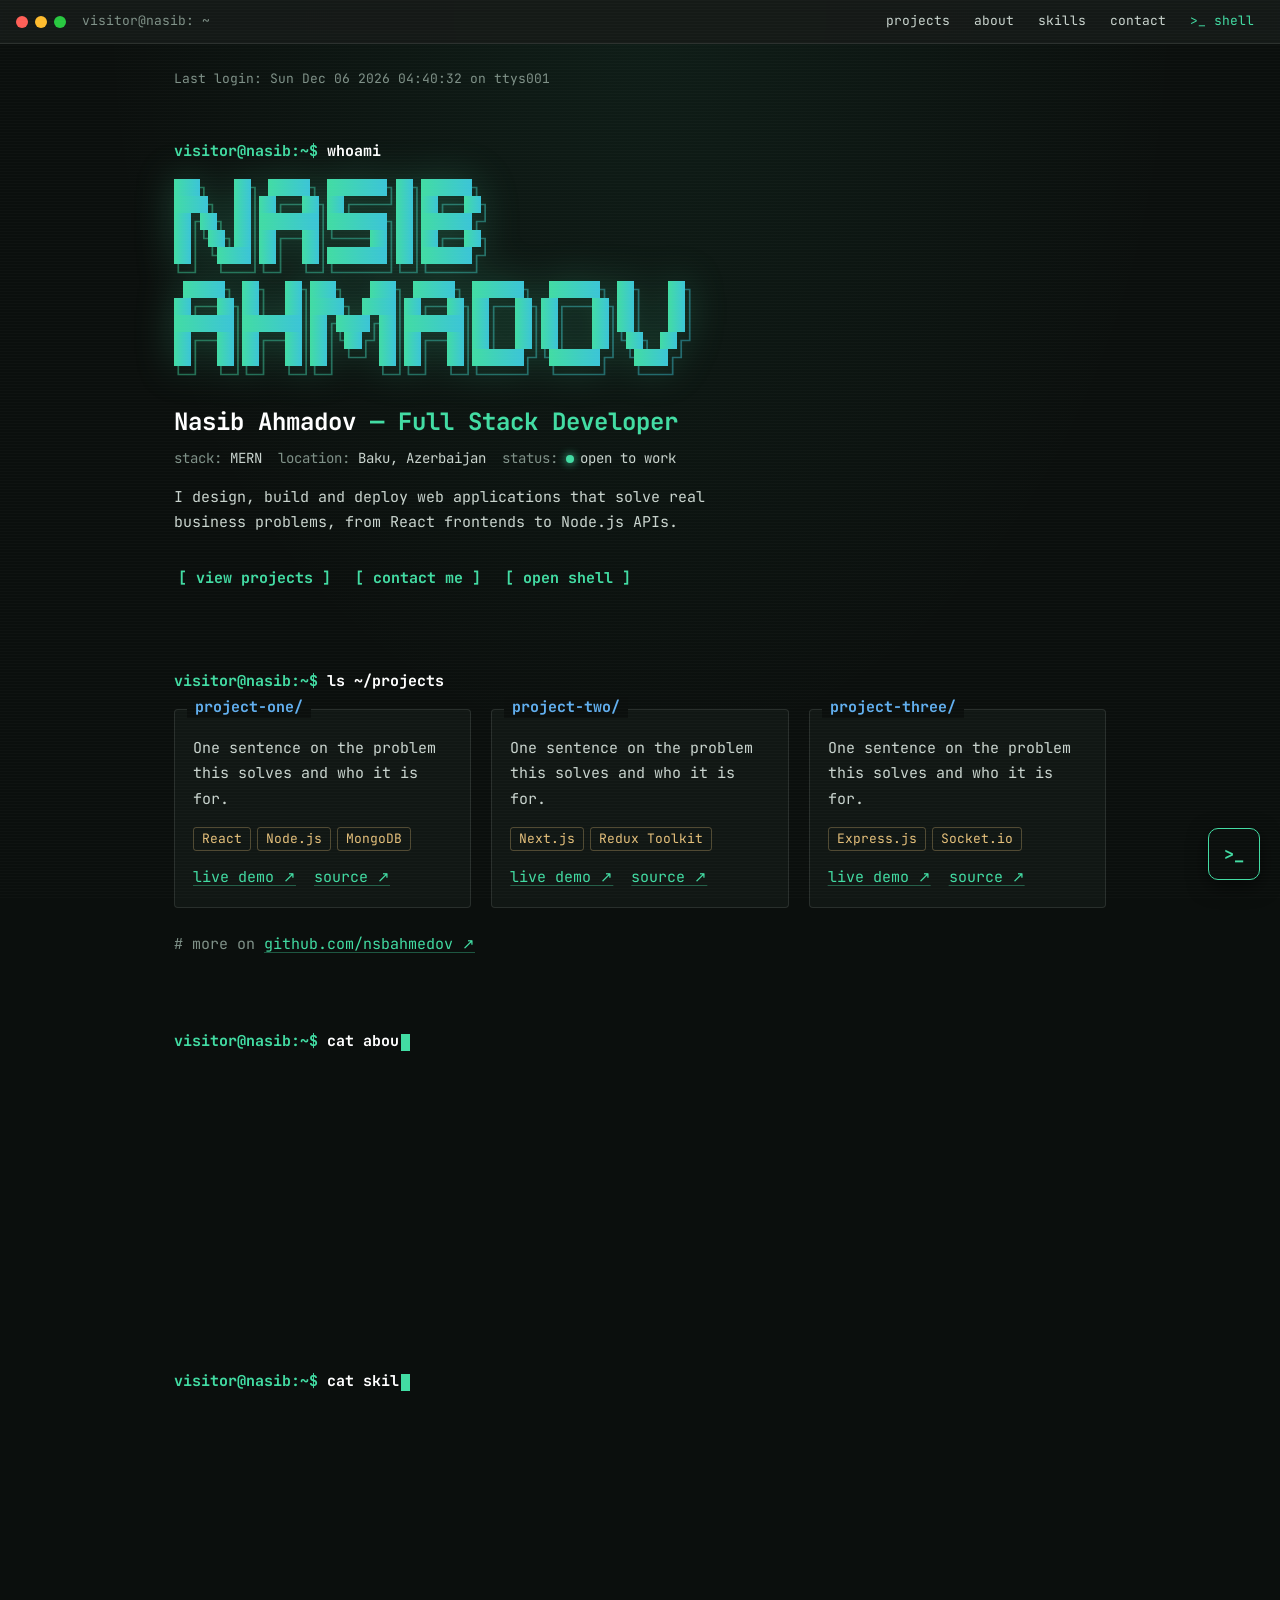
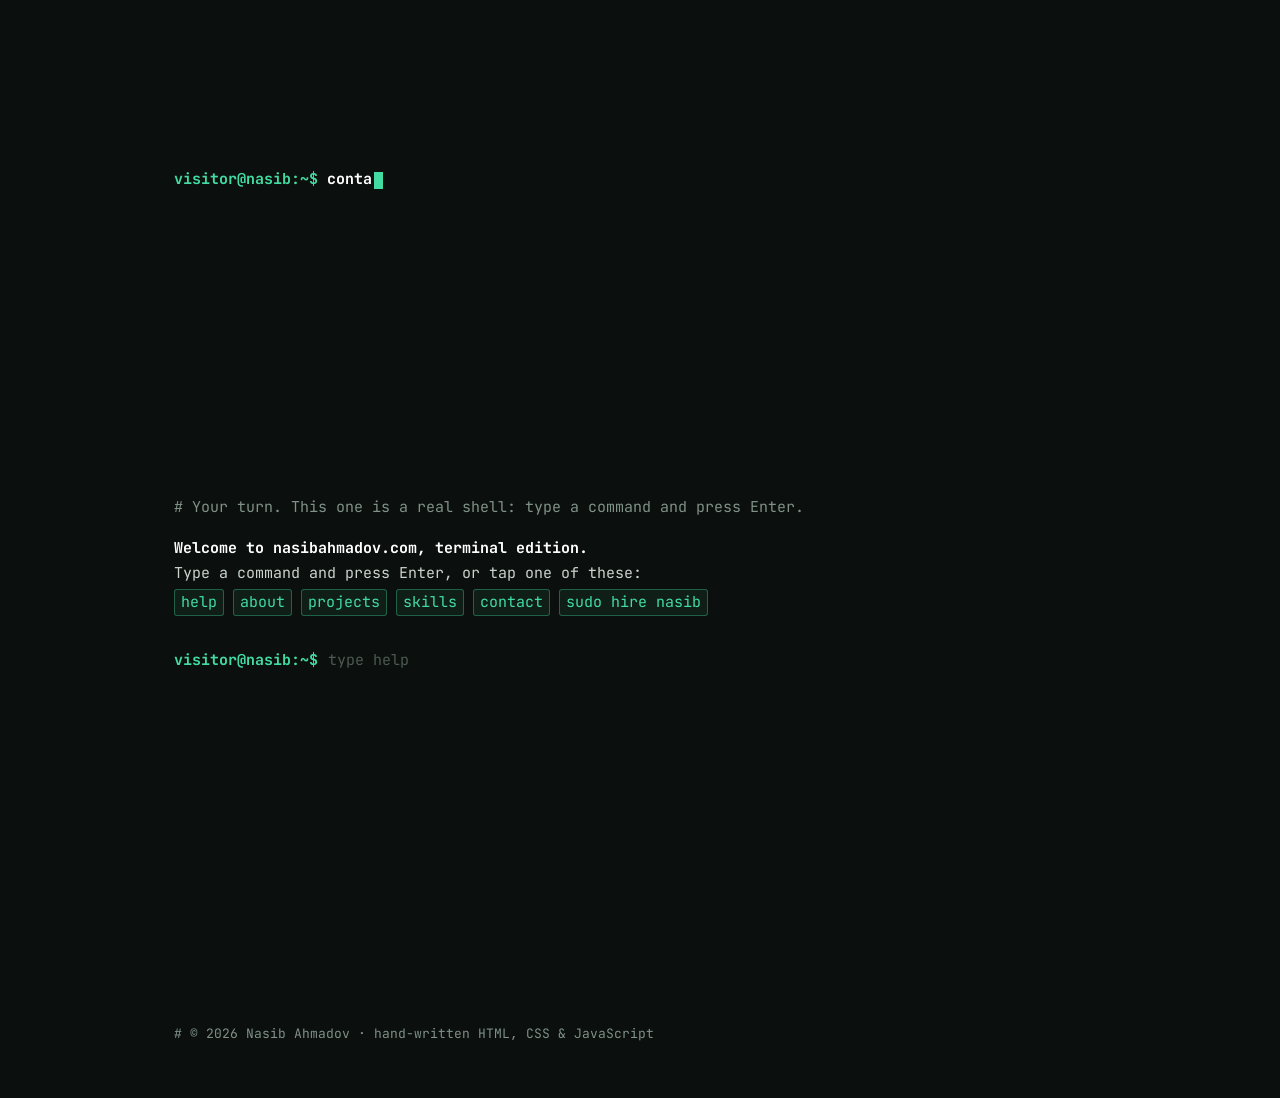
==== commit dfba6823: "Redesign the site as a terminal - Every section is the output of a command (whoami, ls ~/projects,  " ====
--- a/index.html
+++ b/index.html
@@ -4,10 +4,11 @@
 <head>
     <!-- ! required files -->
     <meta charset="utf-8">
-    <meta name="viewport" content="width=device-width, initial-scale=1.0, shrink-to-fit=no">
+    <meta name="viewport" content="width=device-width, initial-scale=1.0">
     <title>Nasib Ahmadov — Full Stack Developer</title>
     <meta name="description"
         content="Nasib Ahmadov is a full stack MERN developer in Baku, Azerbaijan, building fast, scalable web applications with React, Node.js and MongoDB.">
+    <meta name="theme-color" content="#0b0f0d">
     <link rel="canonical" href="https://nasibahmadov.com/">
     <link rel="icon" href="assets/img/favicon.svg" type="image/svg+xml">
 
@@ -22,11 +23,10 @@
     <meta property="og:image:height" content="630">
     <meta name="twitter:card" content="summary_large_image">
 
-    <link rel="stylesheet" href="assets/bootstrap/css/bootstrap.min.css">
-    <link rel="stylesheet" href="assets/fonts/font-awesome.min.css">
+    <link rel="preload" href="assets/fonts/jetbrains-mono/jetbrains-mono-latin-400-normal.woff2" as="font" type="font/woff2" crossorigin>
     <link rel="stylesheet" href="assets/css/style.css">
 
-    <!-- ! hide scroll-reveal elements only when they can actually be revealed -->
+    <!-- ! animate commands only when they can be animated; otherwise everything is shown at once -->
     <script>
         if ('IntersectionObserver' in window && !window.matchMedia('(prefers-reduced-motion: reduce)').matches) {
             document.documentElement.classList.add('reveal-ready');
@@ -34,256 +34,188 @@
     </script>
 </head>
 
-<body id="page-top" data-bs-spy="scroll" data-bs-target="#mainNav" data-bs-offset="27">
-    <nav class="navbar navbar-light navbar-expand-md fixed-top" id="mainNav">
-        <div class="container">
-            <a class="navbar-brand" href="#page-top">Nasib Ahmadov</a>
-            <button data-bs-toggle="collapse" class="navbar-toggler navbar-toggler-right"
-                data-bs-target="#navbarResponsive" type="button" aria-controls="navbarResponsive" aria-expanded="false"
-                aria-label="Toggle navigation"><i class="fa fa-bars"></i></button>
-            <div class="collapse navbar-collapse" id="navbarResponsive">
-                <ul class="navbar-nav ms-auto">
-                    <li class="nav-item">
-                        <a class="nav-link" href="#projects">Projects</a>
-                    </li>
-                    <li class="nav-item">
-                        <a class="nav-link" href="#about">About</a>
-                    </li>
-                    <li class="nav-item">
-                        <a class="nav-link" href="#skills">Skills</a>
-                    </li>
-                    <li class="nav-item">
-                        <a class="nav-link" href="#contact">Contact</a>
-                    </li>
-                </ul>
-            </div>
-        </div>
-    </nav>
-
-    <header class="custom-header">
-        <div class="container">
-            <div class="row align-items-center">
-                <!-- Left Side: Image -->
-                <div class="col-lg-6 text-center text-lg-start mb-4">
-                    <img src="assets/img/developer.svg" alt="" class="img-fluid" />
+<body>
+    <a class="skip-link" href="#main">Skip to content</a>
+
+    <!-- ! window title bar + navigation -->
+    <header class="titlebar">
+        <span class="titlebar-dots" aria-hidden="true"><i></i><i></i><i></i></span>
+        <span class="titlebar-title" id="titlebar-title">visitor@nasib: ~</span>
+        <nav class="titlebar-tabs" aria-label="Sections">
+            <a href="#projects">projects</a>
+            <a href="#about">about</a>
+            <a href="#skills">skills</a>
+            <a href="#contact">contact</a>
+            <a href="#shell" class="tab-shell">&gt;_ shell</a>
+        </nav>
+    </header>
+
+    <main class="screen" id="main">
+
+        <p class="last-login muted">Last login: <span id="last-login">today</span> on ttys001</p>
+
+        <!-- ! whoami -->
+        <section class="block" id="home" data-path="~">
+            <p class="cmd"><span class="ps1">visitor@nasib:~$</span> <span class="cmd-text">whoami</span></p>
+            <div class="out">
+                <img class="banner" src="assets/img/banner.svg" alt="" width="610" height="240">
+                <h1 class="hero-title">Nasib Ahmadov <span class="accent">— Full Stack Developer</span></h1>
+                <p class="hero-meta"><span class="muted">stack:</span> MERN &nbsp;<span class="muted">location:</span> Baku, Azerbaijan &nbsp;<span class="muted">status:</span> <span class="status-dot"></span>open to work</p>
+                <p class="hero-text">
+                    I design, build and deploy web applications that solve real business problems,
+                    from React frontends to Node.js APIs.
+                </p>
+                <p class="actions">
+                    <a class="term-btn" href="#projects">[ view projects ]</a>
+                    <a class="term-btn" href="#contact">[ contact me ]</a>
+                    <a class="term-btn" href="#shell">[ open shell ]</a>
+                </p>
+            </div>
+        </section>
+
+        <!-- ! projects -->
+        <section class="block" id="projects" data-path="~/projects">
+            <p class="cmd"><span class="ps1">visitor@nasib:~$</span> <span class="cmd-text">ls ~/projects</span></p>
+            <div class="out">
+                <h2 class="sr-only">Projects</h2>
+                <div class="project-filter" id="project-filter" role="status" hidden>
+                    <span class="project-filter-text"></span>
+                    <button type="button" class="project-filter-clear">[ show all ]</button>
                 </div>
-
-                <!-- Right Side: Text -->
-                <div class="col-lg-6 text-center">
-                    <h1 class="brand-heading">Full Stack Developer</h1>
-                    <hr />
-                    <p class="intro-text">
-                        I'm Nasib, a MERN developer in Baku. I design, build and deploy web applications
-                        that solve real business problems, from React frontends to Node.js APIs.
-                    </p>
-                    <button type="button" class="term-hint" data-open-terminal hidden>
-                        Prefer the command line? <span>Open the terminal</span> <kbd>`</kbd>
-                    </button>
-                    <a class="btn btn-link btn-circle custom-bounce" role="button" href="#projects"
-                        aria-label="Scroll to projects">
-                        <i class="fa fa-angle-double-down"></i>
-                    </a>
-                </div>
-            </div>
-        </div>
-    </header>
-
-    <section class="content-section" id="projects">
-        <div class="container">
-            <h2 class="text-center reveal">Projects</h2>
-            <div class="project-filter" id="project-filter" role="status" hidden>
-                <span class="project-filter-text"></span>
-                <button type="button" class="project-filter-clear">Show all</button>
-            </div>
-            <div class="row g-4 reveal-stagger">
-                <!--
-                    TODO: replace each placeholder card with a real project.
-                    For each one: a screenshot (put it in assets/img/projects/ and
-                    uncomment the <img>), one sentence on the problem it solves,
-                    the stack, and links to the live demo and the source code.
-                -->
-                <div class="col-md-6 col-lg-4">
-                    <article class="project-card h-100">
+                <div class="project-grid">
+                    <!--
+                        TODO: replace each placeholder card with a real project.
+                        For each one: a screenshot (put it in assets/img/projects/ and
+                        uncomment the <img>), one sentence on the problem it solves,
+                        the stack, and links to the live demo and the source code.
+                    -->
+                    <article class="project-card">
+                        <h3>project-one/</h3>
                         <!-- <img src="assets/img/projects/project-1.png" alt="Screenshot of Project One" class="project-thumb"> -->
-                        <div class="project-body">
-                            <h3>Project One</h3>
-                            <p>One sentence on the problem this solves and who it is for.</p>
-                            <ul class="tag-list">
-                                <li class="tag">React</li>
-                                <li class="tag">Node.js</li>
-                                <li class="tag">MongoDB</li>
-                            </ul>
-                            <div class="project-links">
-                                <a href="#" target="_blank" rel="noopener"><i class="fa fa-external-link fa-fw"></i>Live demo</a>
-                                <a href="#" target="_blank" rel="noopener"><i class="fa fa-github fa-fw"></i>Code</a>
-                            </div>
-                        </div>
+                        <p>One sentence on the problem this solves and who it is for.</p>
+                        <ul class="tag-list">
+                            <li class="tag">React</li>
+                            <li class="tag">Node.js</li>
+                            <li class="tag">MongoDB</li>
+                        </ul>
+                        <p class="project-links">
+                            <a href="#" target="_blank" rel="noopener">live demo ↗</a>
+                            <a href="#" target="_blank" rel="noopener">source ↗</a>
+                        </p>
+                    </article>
+                    <article class="project-card">
+                        <h3>project-two/</h3>
+                        <!-- <img src="assets/img/projects/project-2.png" alt="Screenshot of Project Two" class="project-thumb"> -->
+                        <p>One sentence on the problem this solves and who it is for.</p>
+                        <ul class="tag-list">
+                            <li class="tag">Next.js</li>
+                            <li class="tag">Redux Toolkit</li>
+                        </ul>
+                        <p class="project-links">
+                            <a href="#" target="_blank" rel="noopener">live demo ↗</a>
+                            <a href="#" target="_blank" rel="noopener">source ↗</a>
+                        </p>
+                    </article>
+                    <article class="project-card">
+                        <h3>project-three/</h3>
+                        <!-- <img src="assets/img/projects/project-3.png" alt="Screenshot of Project Three" class="project-thumb"> -->
+                        <p>One sentence on the problem this solves and who it is for.</p>
+                        <ul class="tag-list">
+                            <li class="tag">Express.js</li>
+                            <li class="tag">Socket.io</li>
+                        </ul>
+                        <p class="project-links">
+                            <a href="#" target="_blank" rel="noopener">live demo ↗</a>
+                            <a href="#" target="_blank" rel="noopener">source ↗</a>
+                        </p>
                     </article>
                 </div>
-                <div class="col-md-6 col-lg-4">
-                    <article class="project-card h-100">
-                        <!-- <img src="assets/img/projects/project-2.png" alt="Screenshot of Project Two" class="project-thumb"> -->
-                        <div class="project-body">
-                            <h3>Project Two</h3>
-                            <p>One sentence on the problem this solves and who it is for.</p>
-                            <ul class="tag-list">
-                                <li class="tag">Next.js</li>
-                                <li class="tag">Redux Toolkit</li>
-                            </ul>
-                            <div class="project-links">
-                                <a href="#" target="_blank" rel="noopener"><i class="fa fa-external-link fa-fw"></i>Live demo</a>
-                                <a href="#" target="_blank" rel="noopener"><i class="fa fa-github fa-fw"></i>Code</a>
-                            </div>
-                        </div>
-                    </article>
-                </div>
-                <div class="col-md-6 col-lg-4">
-                    <article class="project-card h-100">
-                        <!-- <img src="assets/img/projects/project-3.png" alt="Screenshot of Project Three" class="project-thumb"> -->
-                        <div class="project-body">
-                            <h3>Project Three</h3>
-                            <p>One sentence on the problem this solves and who it is for.</p>
-                            <ul class="tag-list">
-                                <li class="tag">Express.js</li>
-                                <li class="tag">Socket.io</li>
-                            </ul>
-                            <div class="project-links">
-                                <a href="#" target="_blank" rel="noopener"><i class="fa fa-external-link fa-fw"></i>Live demo</a>
-                                <a href="#" target="_blank" rel="noopener"><i class="fa fa-github fa-fw"></i>Code</a>
-                            </div>
-                        </div>
-                    </article>
-                </div>
-            </div>
-            <p class="text-center mt-5 reveal">
-                <a class="btn btn-primary btn-lg btn-default" href="https://github.com/nsbahmedov" target="_blank"
-                    rel="noopener">
-                    <i class="fa fa-github fa-fw"></i>
-                    More on GitHub
-                </a>
-            </p>
-        </div>
-    </section>
-
-    <section class="content-section" id="about">
-        <div class="container">
-            <div class="row align-items-center flex-column-reverse flex-lg-row">
-                <!-- Left Side -->
-                <div class="col-lg-6 text-center text-lg-start mb-4 mb-lg-0 reveal">
-                    <h2>About</h2>
-                    <p>
-                        Hi! I'm Nasib, a self-taught web developer who loves coding and learns something new
-                        every day.
-                    </p>
-                    <p>
-                        I specialize in the MERN stack (MongoDB, Express, React, Node.js) and build modern,
-                        scalable web applications with a strong focus on performance, clean architecture
-                        and user experience. From dynamic frontends to robust backend systems, I enjoy turning
-                        ideas into working products, and I'm always eager to take on challenges that help me grow.
-                    </p>
-                </div>
-
-                <!-- Right Side -->
-                <div class="col-lg-6 text-lg-start mb-4 mb-lg-0 reveal reveal-delay">
-                    <img src="assets/img/coding-bro.svg" alt="" class="img-fluid" />
-                </div>
-            </div>
-        </div>
-    </section>
-
-    <section class="content-section" id="skills">
-        <div class="container">
-            <div class="row align-items-center">
-                <!-- Left Side -->
-                <div class="col-lg-6 text-lg-start mb-4 mb-lg-0 reveal">
-                    <img src="assets/img/programming-bro.svg" alt="" class="img-fluid" />
-                </div>
-
-                <!-- Right Side -->
-                <div class="col-lg-6 text-center mb-4 mb-lg-0 reveal reveal-delay">
-                    <h2>Technical skills</h2>
-                    <p class="skills-hint" id="skills-hint" hidden>Click a skill to see the projects that use it.</p>
-                    <ul class="tag-list justify-content-center reveal-stagger">
-                        <li class="tag">HTML5</li>
-                        <li class="tag">CSS3</li>
-                        <li class="tag">Bootstrap</li>
-                        <li class="tag">JavaScript</li>
-                        <li class="tag">jQuery</li>
-                        <li class="tag">React.js</li>
-                        <li class="tag">Next.js</li>
-                        <li class="tag">Redux / Redux Toolkit</li>
-                        <li class="tag">Express.js</li>
-                        <li class="tag">Node.js</li>
-                        <li class="tag">MongoDB</li>
-                        <li class="tag">Socket.io</li>
-                        <li class="tag">Git (GitHub, GitLab)</li>
-                        <li class="tag">CI/CD</li>
-                        <li class="tag">API documentation</li>
-                    </ul>
-                    <p>Languages: English (fluent)</p>
-
-                    <a class="btn btn-primary btn-lg btn-default" id="cv-link"
-                        href="https://drive.google.com/file/d/10ytBP57ZdeeG0rBaPkm5hifTkajpP7bI/view?usp=sharing"
-                        target="_blank" rel="noopener">
-                        <i class="fa fa-download fa-fw"></i>
-                        Download resume (CV)
-                    </a>
-
-                </div>
-            </div>
-        </div>
-    </section>
-
-    <section class="text-center content-section" id="contact">
-        <div class="container">
-            <div class="row">
-                <div class="col-lg-8 mx-auto reveal">
-                    <h2>Contact me</h2>
-                    <p>Open to collaboration and new opportunities.</p>
-                    <p>
-                        <i class="fa fa-envelope-o fa-fw"></i>
-                        <a href="mailto:nsbahmedov@gmail.com" class="text-decoration-none">nsbahmedov@gmail.com</a>
-                    </p>
-                    <p>
-                        <i class="fa fa-map-marker fa-fw"></i>
-                        <a href="https://maps.app.goo.gl/haPpwmqMVVKPBbVJ8" target="_blank" rel="noopener"
-                            class="text-decoration-none">Baku, Azerbaijan</a>
-                    </p>
-                    <ul class="list-inline banner-social-buttons">
-                        <li class="list-inline-item">
-                            <a class="btn btn-primary btn-lg btn-default" href="https://github.com/nsbahmedov"
-                                target="_blank" rel="noopener"><i class="fa fa-github fa-fw"></i><span
-                                    class="network-name">&nbsp;GitHub</span></a>
-                        </li>
-                        <li class="list-inline-item">
-                            <a class="btn btn-primary btn-lg btn-default"
-                                href="https://linkedin.com/in/nasib-ahmadov-web" target="_blank" rel="noopener"><i
-                                    class="fa fa-linkedin fa-fw"></i><span
-                                    class="network-name">&nbsp;LinkedIn</span></a>
-                        </li>
-                        <li class="list-inline-item">
-                            <a class="btn btn-primary btn-lg btn-default" href="https://instagram.com/ahmadovnasib"
-                                target="_blank" rel="noopener"><i class="fa fa-instagram fa-fw"></i><span
-                                    class="network-name">&nbsp;Instagram</span></a>
-                        </li>
-                    </ul>
-                </div>
-            </div>
-        </div>
-    </section>
-
-    <footer>
-        <div class="container text-center">
-            <p>Copyright ©&nbsp;Nasib Ahmadov <span id="year"></span></p>
-            <p class="credit">
-                Illustrations by <a href="https://storyset.com/" target="_blank" rel="noopener">Storyset</a>
-            </p>
-        </div>
+                <p class="muted">
+                    # more on <a href="https://github.com/nsbahmedov" target="_blank" rel="noopener">github.com/nsbahmedov ↗</a>
+                </p>
+            </div>
+        </section>
+
+        <!-- ! about -->
+        <section class="block" id="about" data-path="~/about">
+            <p class="cmd"><span class="ps1">visitor@nasib:~$</span> <span class="cmd-text">cat about.md</span></p>
+            <div class="out prose">
+                <h2><span class="md-mark">#</span> About</h2>
+                <p>
+                    Hi! I'm Nasib, a self-taught web developer who loves coding and learns something new
+                    every day.
+                </p>
+                <p>
+                    I specialize in the MERN stack (MongoDB, Express, React, Node.js) and build modern,
+                    scalable web applications with a strong focus on performance, clean architecture
+                    and user experience. From dynamic frontends to robust backend systems, I enjoy turning
+                    ideas into working products, and I'm always eager to take on challenges that help me grow.
+                </p>
+            </div>
+        </section>
+
+        <!-- ! skills -->
+        <section class="block" id="skills" data-path="~/skills">
+            <p class="cmd"><span class="ps1">visitor@nasib:~$</span> <span class="cmd-text">cat skills.json</span></p>
+            <div class="out">
+                <h2 class="sr-only">Skills</h2>
+                <p class="muted" id="skills-hint" hidden>// click a skill to see the projects that use it</p>
+<pre class="json">{
+  <span class="json-key">"frontend"</span>: [<span class="skill">HTML5</span>, <span class="skill">CSS3</span>, <span class="skill">Bootstrap</span>, <span class="skill">JavaScript</span>, <span class="skill">jQuery</span>,
+               <span class="skill">React.js</span>, <span class="skill">Next.js</span>, <span class="skill">Redux / Redux Toolkit</span>],
+  <span class="json-key">"backend"</span>:  [<span class="skill">Node.js</span>, <span class="skill">Express.js</span>, <span class="skill">MongoDB</span>, <span class="skill">Socket.io</span>],
+  <span class="json-key">"tools"</span>:    [<span class="skill">Git (GitHub, GitLab)</span>, <span class="skill">CI/CD</span>, <span class="skill">API documentation</span>],
+  <span class="json-key">"languages"</span>: [<span class="json-string">"English (fluent)"</span>],
+  <span class="json-key">"learning"</span>: <span class="json-bool">true</span>
+}</pre>
+            </div>
+        </section>
+
+        <!-- ! contact -->
+        <section class="block" id="contact" data-path="~/contact">
+            <p class="cmd"><span class="ps1">visitor@nasib:~$</span> <span class="cmd-text">contact --all</span></p>
+            <div class="out">
+                <h2 class="sr-only">Contact</h2>
+                <dl class="contact-list">
+                    <dt>email</dt>
+                    <dd><a href="mailto:nsbahmedov@gmail.com">nsbahmedov@gmail.com</a></dd>
+                    <dt>github</dt>
+                    <dd><a href="https://github.com/nsbahmedov" target="_blank" rel="noopener">github.com/nsbahmedov ↗</a></dd>
+                    <dt>linkedin</dt>
+                    <dd><a href="https://linkedin.com/in/nasib-ahmadov-web" target="_blank" rel="noopener">linkedin.com/in/nasib-ahmadov-web ↗</a></dd>
+                    <dt>instagram</dt>
+                    <dd><a href="https://instagram.com/ahmadovnasib" target="_blank" rel="noopener">instagram.com/ahmadovnasib ↗</a></dd>
+                    <dt>location</dt>
+                    <dd><a href="https://maps.app.goo.gl/haPpwmqMVVKPBbVJ8" target="_blank" rel="noopener">Baku, Azerbaijan ↗</a></dd>
+                    <dt>resume</dt>
+                    <dd><a id="cv-link" href="https://drive.google.com/file/d/10ytBP57ZdeeG0rBaPkm5hifTkajpP7bI/view?usp=sharing" target="_blank" rel="noopener">resume.pdf ↗</a></dd>
+                </dl>
+                <p class="ok">✔ Open to collaboration and new opportunities.</p>
+            </div>
+        </section>
+
+        <!-- ! interactive shell (terminal.js) -->
+        <section class="block shell" id="shell" data-path="~">
+            <h2 class="sr-only">Interactive terminal</h2>
+            <p class="muted"># Your turn. This one is a real shell: type a command and press Enter.</p>
+            <div class="shell-output" id="shell-output" aria-live="polite"></div>
+            <form class="shell-line" id="shell-form" autocomplete="off">
+                <label class="ps1" for="shell-input">visitor@nasib:~$</label>
+                <input class="shell-input" id="shell-input" type="text" autocapitalize="off" autocorrect="off"
+                    spellcheck="false" enterkeyhint="send" placeholder="type help">
+            </form>
+            <noscript>
+                <p class="muted"># The interactive shell needs JavaScript. Everything above works without it.</p>
+            </noscript>
+        </section>
+
+    </main>
+
+    <footer class="screen footer muted">
+        <p># © <span id="year">2026</span> Nasib Ahmadov · hand-written HTML, CSS &amp; JavaScript</p>
     </footer>
 
     <!-- ! script files -->
-    <script src="assets/bootstrap/js/bootstrap.min.js"></script>
-    <script src="assets/js/grayscale.js"></script>
     <script src="assets/js/interactions.js"></script>
     <script src="assets/js/terminal.js"></script>
 </body>
--- a/assets/css/style.css
+++ b/assets/css/style.css
@@ -1,212 +1,488 @@
-.custom-header {
-    margin-top: 80px;
-}
-
-@media screen and (min-width: 1600px) {
-    .custom-header {
-        margin-top: 160px;
-    }
-}
-
-.content-section {
-    padding-top: 6rem;
-    padding-bottom: 6rem;
-}
-
-#mainNav .nav-link.active {
-    background-color: #42dca3;
+/* ! font: JetBrains Mono (SIL Open Font License, see assets/fonts/jetbrains-mono/OFL.txt) */
+@font-face {
+    font-family: "JetBrains Mono";
+    font-style: normal;
+    font-weight: 400;
+    font-display: swap;
+    src: url("../fonts/jetbrains-mono/jetbrains-mono-latin-400-normal.woff2") format("woff2");
+}
+
+@font-face {
+    font-family: "JetBrains Mono";
+    font-style: normal;
+    font-weight: 700;
+    font-display: swap;
+    src: url("../fonts/jetbrains-mono/jetbrains-mono-latin-700-normal.woff2") format("woff2");
+}
+
+/* ! theme */
+:root {
+    --bg: #0b0f0d;
+    --bg-raised: #111714;
+    --bar: #161b18;
+    --line: rgba(255, 255, 255, 0.1);
+    --text: #c9d4ce;
+    --bright: #ffffff;
+    --muted: #7f9188;
+    --accent: #42dca3;
+    --accent-dim: rgba(66, 220, 163, 0.35);
+    --string: #e5c07b;
+    --key: #61afef;
+    --bool: #d19a66;
+    --error: #ff7b72;
+    --gold: #ffd166;
+    --mono: "JetBrains Mono", SFMono-Regular, Menlo, Consolas, "Liberation Mono", monospace;
+}
+
+*,
+*::before,
+*::after {
+    box-sizing: border-box;
+}
+
+[hidden] {
+    display: none !important;
+}
+
+html {
+    scroll-behavior: smooth;
+    scroll-padding-top: 64px;
+}
+
+@media (prefers-reduced-motion: reduce) {
+    html {
+        scroll-behavior: auto;
+    }
+}
+
+body {
+    margin: 0;
+    font-family: var(--mono);
+    font-size: 15px;
+    line-height: 1.7;
+    color: var(--text);
+    background-color: var(--bg);
+    background-image: radial-gradient(ellipse at top, rgba(66, 220, 163, 0.07), transparent 60%);
+    background-attachment: fixed;
+    -webkit-font-smoothing: antialiased;
+}
+
+/* faint CRT scanlines */
+body::after {
+    content: "";
+    position: fixed;
+    inset: 0;
+    z-index: 2000;
+    pointer-events: none;
+    background: repeating-linear-gradient(to bottom, rgba(255, 255, 255, 0.018) 0 1px, transparent 1px 3px);
+}
+
+::selection {
     color: #000;
-}
-
-@keyframes subtle-bounce {
-
-    0%,
-    100% {
-        transform: translateY(0);
-    }
-
+    background: var(--accent);
+}
+
+a {
+    color: var(--accent);
+    text-decoration: underline;
+    text-decoration-color: var(--accent-dim);
+    text-underline-offset: 3px;
+    transition: color 0.15s ease-in-out, text-decoration-color 0.15s ease-in-out;
+}
+
+a:hover {
+    color: var(--bright);
+    text-decoration-color: var(--bright);
+}
+
+:focus-visible {
+    outline: 2px dashed var(--accent);
+    outline-offset: 3px;
+}
+
+h1,
+h2,
+h3 {
+    margin: 0;
+    font-size: inherit;
+    line-height: 1.4;
+    color: var(--bright);
+}
+
+p {
+    margin: 0 0 1em;
+}
+
+pre {
+    margin: 0;
+    font-family: inherit;
+}
+
+.muted {
+    color: var(--muted);
+}
+
+.accent {
+    color: var(--accent);
+}
+
+.sr-only {
+    position: absolute;
+    width: 1px;
+    height: 1px;
+    padding: 0;
+    margin: -1px;
+    overflow: hidden;
+    clip: rect(0, 0, 0, 0);
+    white-space: nowrap;
+    border: 0;
+}
+
+.skip-link {
+    position: absolute;
+    top: -40px;
+    left: 16px;
+    z-index: 1200;
+    padding: 4px 10px;
+    color: #000;
+    background: var(--accent);
+}
+
+.skip-link:focus {
+    top: 8px;
+}
+
+/* ! title bar */
+.titlebar {
+    position: sticky;
+    top: 0;
+    z-index: 1000;
+    display: flex;
+    align-items: center;
+    gap: 16px;
+    height: 44px;
+    padding: 0 16px;
+    background: rgba(22, 27, 24, 0.92);
+    border-bottom: 1px solid var(--line);
+    backdrop-filter: blur(6px);
+}
+
+.titlebar-dots {
+    display: flex;
+    flex-shrink: 0;
+    gap: 7px;
+}
+
+.titlebar-dots i {
+    width: 12px;
+    height: 12px;
+    border-radius: 50%;
+    background: #ff5f57;
+}
+
+.titlebar-dots i:nth-child(2) {
+    background: #febc2e;
+}
+
+.titlebar-dots i:nth-child(3) {
+    background: #28c840;
+}
+
+.titlebar-title {
+    flex-grow: 1;
+    overflow: hidden;
+    font-size: 13px;
+    color: var(--muted);
+    white-space: nowrap;
+    text-overflow: ellipsis;
+}
+
+.titlebar-tabs {
+    display: flex;
+    gap: 4px;
+}
+
+.titlebar-tabs a {
+    padding: 4px 10px;
+    font-size: 13px;
+    color: var(--text);
+    text-decoration: none;
+    border-radius: 4px;
+}
+
+.titlebar-tabs a:hover {
+    color: var(--bright);
+    background: rgba(255, 255, 255, 0.06);
+}
+
+.titlebar-tabs a.is-active {
+    color: #000;
+    background: var(--accent);
+}
+
+.titlebar-tabs .tab-shell {
+    color: var(--accent);
+}
+
+@media (max-width: 720px) {
+    .titlebar {
+        gap: 12px;
+        padding: 0 12px;
+    }
+
+    .titlebar-title {
+        display: none;
+    }
+
+    .titlebar-tabs {
+        flex-grow: 1;
+        overflow-x: auto;
+        scrollbar-width: none;
+    }
+
+    .titlebar-tabs::-webkit-scrollbar {
+        display: none;
+    }
+
+    .titlebar-tabs a {
+        flex-shrink: 0;
+        padding: 4px 8px;
+    }
+}
+
+/* ! screen layout */
+.screen {
+    max-width: 980px;
+    margin: 0 auto;
+    padding: 24px 24px 0;
+}
+
+@media (max-width: 575px) {
+    .screen {
+        padding: 16px 16px 0;
+    }
+
+    body {
+        font-size: 14px;
+    }
+}
+
+.last-login {
+    font-size: 13px;
+}
+
+.block {
+    padding: 36px 0;
+}
+
+.cmd {
+    margin-bottom: 14px;
+    color: var(--bright);
+    font-weight: 700;
+    word-break: break-word;
+}
+
+.ps1 {
+    color: var(--accent);
+    font-weight: 700;
+}
+
+.out > :last-child {
+    margin-bottom: 0;
+}
+
+/* ! command typing + output reveal (only when <html> has .reveal-ready) */
+.reveal-ready .block:not(.shell) .out {
+    opacity: 0;
+    transform: translateY(8px);
+    transition: opacity 0.5s ease, transform 0.5s ease;
+}
+
+.reveal-ready .block.is-done .out {
+    opacity: 1;
+    transform: none;
+}
+
+.reveal-ready .block .cmd-text {
+    visibility: hidden;
+}
+
+.reveal-ready .block.is-typing .cmd-text,
+.reveal-ready .block.is-done .cmd-text {
+    visibility: visible;
+}
+
+.caret {
+    display: inline-block;
+    width: 0.6em;
+    height: 1.15em;
+    margin-left: 2px;
+    vertical-align: text-bottom;
+    background: var(--accent);
+    animation: blink 1s steps(1) infinite;
+}
+
+@keyframes blink {
     50% {
-        transform: translateY(-5px);
-    }
-}
-
-.custom-bounce {
-    animation: subtle-bounce 1.3s infinite ease-in-out;
-}
-
-@media (prefers-reduced-motion: reduce) {
-    .custom-bounce {
-        animation: none;
-    }
-}
-
-/* ! tags (skills, project stacks) */
-.tag-list {
+        opacity: 0;
+    }
+}
+
+/* ! hero */
+.banner {
+    display: block;
+    width: min(100%, 520px);
+    height: auto;
+    margin-bottom: 22px;
+    filter: drop-shadow(0 0 18px rgba(66, 220, 163, 0.25));
+}
+
+.hero-title {
+    margin-bottom: 8px;
+    font-size: clamp(18px, 3vw, 24px);
+}
+
+.hero-meta {
+    font-size: 14px;
+}
+
+.status-dot {
+    display: inline-block;
+    width: 8px;
+    height: 8px;
+    margin-right: 6px;
+    border-radius: 50%;
+    background: var(--accent);
+    box-shadow: 0 0 8px var(--accent);
+    vertical-align: middle;
+}
+
+.hero-text {
+    max-width: 62ch;
+}
+
+.actions {
     display: flex;
     flex-wrap: wrap;
-    gap: 0.5rem;
-    list-style: none;
-    padding: 0;
-    margin: 0 0 25px;
-}
-
-.tag {
-    padding: 0.25rem 0.6rem;
-    font-size: 0.85rem;
-    color: #fff;
-    background-color: #212529;
-    border: 1px solid rgba(66, 220, 163, 0.35);
-    border-radius: 0.25rem;
+    gap: 8px 16px;
+    margin-top: 24px;
+}
+
+.term-btn {
+    display: inline-block;
+    padding: 6px 4px;
+    font: inherit;
+    font-weight: 700;
+    color: var(--accent);
+    text-decoration: none;
+    background: none;
+    border: 0;
+    cursor: pointer;
+    transition: color 0.15s ease-in-out, background-color 0.15s ease-in-out;
+}
+
+.term-btn:hover,
+.term-btn:focus-visible {
+    color: #000;
+    background: var(--accent);
 }
 
 /* ! projects */
+.project-grid {
+    display: grid;
+    grid-template-columns: repeat(auto-fill, minmax(260px, 1fr));
+    gap: 28px 20px;
+    margin: 12px 0 24px;
+}
+
 .project-card {
+    position: relative;
     display: flex;
     flex-direction: column;
-    background-color: #111;
-    border: 1px solid rgba(255, 255, 255, 0.15);
-    border-radius: 0.5rem;
-    overflow: hidden;
-    transition: border-color 0.2s ease-in-out, transform 0.2s ease-in-out;
+    padding: 26px 18px 16px;
+    background: var(--bg-raised);
+    border: 1px solid var(--line);
+    border-radius: 4px;
+    transition: border-color 0.2s ease-in-out, opacity 0.3s ease-in-out, filter 0.3s ease-in-out;
 }
 
 .project-card:hover {
-    border-color: #42dca3;
-    transform: translateY(-3px);
+    border-color: var(--accent);
+}
+
+/* title sits on the top border, like a tmux pane title */
+.project-card h3 {
+    position: absolute;
+    top: -0.85em;
+    left: 12px;
+    padding: 0 8px;
+    color: var(--key);
+    background: var(--bg);
 }
 
 .project-thumb {
     width: 100%;
+    margin-bottom: 14px;
     aspect-ratio: 16 / 9;
     object-fit: cover;
-    border-bottom: 1px solid rgba(255, 255, 255, 0.15);
-}
-
-.project-body {
-    display: flex;
-    flex-direction: column;
-    flex-grow: 1;
-    padding: 1.5rem;
-}
-
-.project-body h3 {
-    font-size: 1.25rem;
-    margin-bottom: 1rem;
+    border: 1px solid var(--line);
 }
 
 .project-links {
     display: flex;
-    gap: 1.25rem;
-    margin-top: auto;
-}
-
-.project-links a {
-    text-decoration: none;
-}
-
-footer .credit {
-    margin-top: 0.5rem;
-    font-size: 12px;
-    opacity: 0.7;
-}
-
-/* ! scroll reveal (only active when <html> has .reveal-ready) */
-.reveal-ready .reveal {
-    opacity: 0;
-    transform: translateY(24px);
-    transition: opacity 0.7s ease, transform 0.7s ease;
-}
-
-.reveal-ready .reveal.is-visible {
-    opacity: 1;
-    transform: none;
-}
-
-.reveal-ready .reveal-delay {
-    transition-delay: 0.15s;
-}
-
-.reveal-ready .reveal-stagger > * {
-    opacity: 0;
-    transform: translateY(16px);
-    transition: opacity 0.5s ease, transform 0.5s ease;
-    transition-delay: calc(var(--i, 0) * 60ms);
-}
-
-.reveal-ready .reveal-stagger.is-visible > * {
-    opacity: 1;
-    transform: none;
-}
-
-/* ! clickable skills + project filter */
-.skills-hint {
-    font-size: 14px;
-    color: rgba(255, 255, 255, 0.6);
-    margin-bottom: 15px;
-}
-
-.tag.tag-clickable {
+    gap: 18px;
+    margin: auto 0 0;
+}
+
+.tag-list {
+    display: flex;
+    flex-wrap: wrap;
+    gap: 6px;
     padding: 0;
-}
-
-.tag-btn {
-    padding: 0.25rem 0.6rem;
-    color: inherit;
+    margin: 0 0 14px;
+    list-style: none;
+}
+
+.tag {
+    padding: 0 8px;
+    font-size: 13px;
+    color: var(--string);
+    border: 1px solid rgba(229, 192, 123, 0.3);
+    border-radius: 3px;
+}
+
+.project-filter {
+    display: flex;
+    flex-wrap: wrap;
+    align-items: center;
+    gap: 4px 12px;
+    margin-bottom: 18px;
+    color: var(--accent);
+}
+
+.project-filter-clear {
+    padding: 0 4px;
     font: inherit;
+    color: var(--bright);
     background: none;
     border: 0;
-    border-radius: inherit;
-    cursor: pointer;
-    transition: background-color 0.2s ease-in-out, color 0.2s ease-in-out;
-}
-
-.tag-btn:hover,
-.tag-btn:focus-visible {
-    color: #000;
-    background-color: #42dca3;
-    outline: none;
-}
-
-.tag-btn[aria-pressed="true"] {
-    color: #000;
-    background-color: #42dca3;
-}
-
-.project-filter {
-    display: flex;
-    flex-wrap: wrap;
-    align-items: center;
-    justify-content: center;
-    gap: 0.5rem 1rem;
-    margin: -15px 0 25px;
-    font-size: 15px;
-    color: #42dca3;
-}
-
-.project-filter-clear {
-    padding: 0.2rem 0.7rem;
-    font-size: 13px;
-    color: #fff;
-    background: none;
-    border: 1px solid rgba(255, 255, 255, 0.4);
-    border-radius: 1rem;
     cursor: pointer;
 }
 
 .project-filter-clear:hover,
 .project-filter-clear:focus-visible {
-    border-color: #42dca3;
-    color: #42dca3;
+    color: #000;
+    background: var(--accent);
 }
 
 .project-card.is-dimmed {
-    opacity: 0.35;
+    opacity: 0.3;
     filter: grayscale(1);
 }
 
 .project-card.is-match {
-    border-color: #42dca3;
-    box-shadow: 0 0 24px rgba(66, 220, 163, 0.25);
+    border-color: var(--accent);
+    box-shadow: 0 0 24px rgba(66, 220, 163, 0.2);
     animation: match-pulse 0.9s ease-out 0.3s;
 }
 
@@ -220,40 +496,196 @@
     }
 }
 
-/* ! terminal */
-.term-hint {
-    display: block;
-    margin: 0 auto 10px;
+/* ! about */
+.prose {
+    max-width: 72ch;
+}
+
+.prose h2 {
+    margin-bottom: 14px;
+}
+
+.md-mark {
+    color: var(--accent);
+}
+
+/* ! skills.json */
+.json {
+    padding: 18px 20px;
+    overflow-x: auto;
+    background: var(--bg-raised);
+    border: 1px solid var(--line);
+    border-radius: 4px;
+}
+
+.json-key {
+    color: var(--key);
+}
+
+.json-string,
+.skill {
+    color: var(--string);
+}
+
+.json-bool {
+    color: var(--bool);
+}
+
+.skill {
+    white-space: nowrap;
+}
+
+.skill::before,
+.skill::after {
+    content: '"';
+}
+
+.skill-btn {
     padding: 0;
-    font-size: 14px;
-    color: rgba(255, 255, 255, 0.6);
+    font: inherit;
+    color: inherit;
     background: none;
     border: 0;
+    border-bottom: 1px dashed rgba(229, 192, 123, 0.45);
     cursor: pointer;
 }
 
-.term-hint span {
-    color: #42dca3;
-    text-decoration: underline;
-    text-underline-offset: 3px;
-}
-
-.term-hint kbd {
-    margin-left: 4px;
+.skill-btn:hover,
+.skill-btn:focus-visible,
+.skill-btn[aria-pressed="true"] {
+    color: #000;
+    background: var(--string);
+    border-bottom-color: transparent;
+    outline: none;
+}
+
+@media (max-width: 720px) {
+    .json {
+        white-space: pre-wrap;
+    }
+}
+
+/* ! contact */
+.contact-list {
+    display: grid;
+    grid-template-columns: max-content 1fr;
+    gap: 4px 28px;
+    margin: 0 0 18px;
+}
+
+.contact-list dt {
+    color: var(--key);
+}
+
+.contact-list dd {
+    margin: 0;
+    min-width: 0;
+    overflow-wrap: anywhere;
+}
+
+.ok {
+    color: var(--accent);
+}
+
+/* ! interactive shell */
+.shell {
+    min-height: 60vh;
+}
+
+.shell-output {
+    margin-bottom: 4px;
+}
+
+.shell-line {
+    display: flex;
+    align-items: baseline;
+    gap: 10px;
+}
+
+.shell-line .ps1 {
+    flex-shrink: 0;
+}
+
+.shell-input {
+    flex-grow: 1;
+    min-width: 0;
+    padding: 0;
+    font: inherit;
+    color: var(--bright);
+    caret-color: var(--accent);
+    background: transparent;
+    border: 0;
+    outline: none;
+}
+
+.shell-input::placeholder {
+    color: #4b5a52;
+}
+
+@media (pointer: coarse) {
+    /* 16px keeps iOS from zooming in when the input gets focus */
+    .shell-input {
+        font-size: 16px;
+    }
+}
+
+.term-row {
+    min-height: 1.7em;
+    white-space: pre-wrap;
+    word-break: break-word;
+}
+
+.term-em,
+.term-echo {
+    color: var(--bright);
+    font-weight: 700;
+}
+
+.term-echo .term-em {
+    color: var(--accent);
+}
+
+.term-muted {
+    color: var(--muted);
+}
+
+.term-error {
+    color: var(--error);
+}
+
+.term-art {
+    color: var(--accent);
+}
+
+.term-cmd {
     padding: 0 6px;
-    font-size: 12px;
-    font-weight: 400;
-    color: #fff;
-    background: #212529;
-    border: 1px solid rgba(255, 255, 255, 0.3);
-    border-radius: 4px;
-}
-
-.term-hint:hover span,
-.term-hint:focus-visible span {
-    color: #fff;
-}
-
+    margin: 2px 0;
+    font: inherit;
+    color: var(--accent);
+    background: rgba(66, 220, 163, 0.08);
+    border: 1px solid var(--accent-dim);
+    border-radius: 3px;
+    cursor: pointer;
+}
+
+.term-cmd:hover,
+.term-cmd:focus-visible {
+    color: #000;
+    background: var(--accent);
+    outline: none;
+}
+
+.term-matrix {
+    position: fixed;
+    inset: 0;
+    z-index: 1500;
+    width: 100%;
+    height: 100%;
+    background: #000;
+    cursor: pointer;
+}
+
+/* jump-to-shell button, hidden while the shell is on screen */
 .term-launch {
     position: fixed;
     right: 20px;
@@ -261,249 +693,44 @@
     z-index: 1040;
     width: 52px;
     height: 52px;
-    font-family: SFMono-Regular, Menlo, Consolas, "Liberation Mono", monospace;
-    font-size: 18px;
+    font-family: var(--mono);
+    font-size: 17px;
     font-weight: 700;
-    color: #42dca3;
-    background: #000;
-    border: 1px solid #42dca3;
-    border-radius: 12px;
+    color: var(--accent);
+    background: var(--bg);
+    border: 1px solid var(--accent);
+    border-radius: 10px;
     box-shadow: 0 6px 20px rgba(0, 0, 0, 0.6);
     cursor: pointer;
-    transition: background-color 0.2s ease-in-out, color 0.2s ease-in-out, transform 0.2s ease-in-out;
+    transition: background-color 0.2s ease-in-out, color 0.2s ease-in-out, opacity 0.2s ease-in-out, transform 0.2s ease-in-out;
 }
 
 .term-launch:hover,
 .term-launch:focus-visible {
     color: #000;
-    background: #42dca3;
-    transform: translateY(-2px);
+    background: var(--accent);
     outline: none;
 }
 
-body.term-open {
-    overflow: hidden;
-}
-
-body.term-open .term-launch {
-    display: none;
-}
-
-.term-overlay {
-    position: fixed;
-    inset: 0;
-    z-index: 1100;
-    display: flex;
-    align-items: center;
-    justify-content: center;
-    padding: 16px;
-    background: rgba(0, 0, 0, 0.7);
-    backdrop-filter: blur(3px);
-}
-
-.term-overlay[hidden] {
-    display: none;
-}
-
-.term-window {
-    position: relative;
-    display: flex;
-    flex-direction: column;
-    width: 100%;
-    max-width: 760px;
-    height: min(560px, 80vh);
-    overflow: hidden;
-    font-family: SFMono-Regular, Menlo, Consolas, "Liberation Mono", monospace;
-    font-size: 14px;
-    line-height: 1.55;
-    color: #d7ffe9;
-    background: #0b0f0d;
-    border: 1px solid rgba(66, 220, 163, 0.5);
-    border-radius: 10px;
-    box-shadow: 0 20px 60px rgba(0, 0, 0, 0.8), 0 0 40px rgba(66, 220, 163, 0.12);
-    animation: term-in 0.2s ease-out;
-}
-
-.term-window:focus {
-    outline: none;
-}
-
-@keyframes term-in {
-    from {
-        opacity: 0;
-        transform: translateY(12px) scale(0.98);
-    }
-}
-
-.term-bar {
-    display: flex;
-    flex-shrink: 0;
-    align-items: center;
-    height: 38px;
-    padding: 0 12px;
-    background: #161b18;
-    border-bottom: 1px solid rgba(255, 255, 255, 0.08);
-}
-
-.term-dots i {
-    display: inline-block;
-    width: 12px;
-    height: 12px;
-    margin-right: 6px;
-    border-radius: 50%;
-    background: #ff5f57;
-}
-
-.term-dots i:nth-child(2) {
-    background: #febc2e;
-}
-
-.term-dots i:nth-child(3) {
-    background: #28c840;
-}
-
-.term-title {
-    flex-grow: 1;
-    text-align: center;
-    font-size: 13px;
-    color: rgba(255, 255, 255, 0.6);
-}
-
-.term-close {
-    width: 28px;
-    height: 28px;
-    padding: 0;
-    font-size: 22px;
-    line-height: 1;
-    color: rgba(255, 255, 255, 0.6);
-    background: none;
-    border: 0;
-    border-radius: 6px;
-    cursor: pointer;
-}
-
-.term-close:hover,
-.term-close:focus-visible {
-    color: #fff;
-    background: rgba(255, 255, 255, 0.1);
-    outline: none;
-}
-
-.term-body {
-    flex-grow: 1;
-    overflow-y: auto;
-    padding: 14px 16px;
-    cursor: text;
-}
-
-.term-row {
-    min-height: 1.55em;
-    white-space: pre-wrap;
-    word-break: break-word;
-}
-
-.term-row a {
-    color: #42dca3;
-    text-decoration: underline;
-    text-underline-offset: 2px;
-}
-
-.term-em,
-.term-echo {
-    color: #fff;
-    font-weight: 700;
-}
-
-.term-echo .term-em {
-    color: #42dca3;
-}
-
-.term-muted {
-    color: #7f9188;
-}
-
-.term-error {
-    color: #ff7b72;
-}
-
-.term-art {
-    color: #42dca3;
-}
-
-.term-cmd {
-    padding: 0 6px;
-    margin: 2px 0;
-    font: inherit;
-    color: #42dca3;
-    background: rgba(66, 220, 163, 0.08);
-    border: 1px solid rgba(66, 220, 163, 0.35);
-    border-radius: 4px;
-    cursor: pointer;
-}
-
-.term-cmd:hover,
-.term-cmd:focus-visible {
-    color: #000;
-    background: #42dca3;
-    outline: none;
-}
-
-.term-line {
-    display: flex;
-    align-items: baseline;
-    gap: 8px;
-}
-
-.term-prompt {
-    flex-shrink: 0;
-    margin: 0;
-    font-weight: 700;
-    color: #42dca3;
-}
-
-.term-input {
-    flex-grow: 1;
-    min-width: 0;
-    padding: 0;
-    font: inherit;
-    color: #fff;
-    caret-color: #42dca3;
-    background: transparent;
-    border: 0;
-    outline: none;
-}
-
-.term-matrix {
-    position: absolute;
-    top: 38px;
-    left: 0;
-    width: 100%;
-    height: calc(100% - 38px);
-    background: #000;
+.term-launch.is-hidden {
+    opacity: 0;
+    transform: translateY(12px);
+    pointer-events: none;
 }
 
 @media (max-width: 575px) {
-    .term-overlay {
-        padding: 8px;
-    }
-
-    .term-window {
-        height: 85vh;
-        font-size: 13px;
-    }
-
-    /* 16px keeps iOS from zooming in when the input gets focus */
-    .term-input {
-        font-size: 16px;
-    }
-
     .term-launch {
         right: 14px;
         bottom: 14px;
         width: 46px;
         height: 46px;
-        font-size: 16px;
-    }
+        font-size: 15px;
+    }
+}
+
+.footer {
+    padding-bottom: 40px;
+    font-size: 13px;
 }
 
 /* ! 404 bug squash game */
@@ -512,51 +739,36 @@
     padding-bottom: 40px;
 }
 
-.bug-code {
-    margin: 0;
-    font-family: "Cabin", "Helvetica Neue", Helvetica, Arial, sans-serif;
-    font-size: clamp(64px, 14vw, 120px);
-    font-weight: 700;
-    line-height: 1;
-    color: #42dca3;
-    letter-spacing: 6px;
-}
-
-.bug-title {
-    margin: 10px 0 15px;
-    font-size: clamp(22px, 4vw, 34px);
+.bug-page h1 {
+    margin-bottom: 1em;
 }
 
 .bug-lead {
-    max-width: 560px;
-    margin: 0 auto 20px;
-    color: rgba(255, 255, 255, 0.75);
+    max-width: 70ch;
 }
 
 .bug-hud {
     display: flex;
-    justify-content: center;
-    gap: 2rem;
-    margin-bottom: 12px;
-    font-family: SFMono-Regular, Menlo, Consolas, "Liberation Mono", monospace;
-    color: rgba(255, 255, 255, 0.7);
+    flex-wrap: wrap;
+    gap: 4px 28px;
+    margin: 20px 0 10px;
 }
 
 .bug-hud strong {
-    color: #42dca3;
+    color: var(--accent);
 }
 
 .bug-arena {
     position: relative;
     height: min(460px, 58vh);
     overflow: hidden;
-    background-color: #0b0f0d;
+    background-color: var(--bg-raised);
     background-image:
         linear-gradient(rgba(66, 220, 163, 0.06) 1px, transparent 1px),
         linear-gradient(90deg, rgba(66, 220, 163, 0.06) 1px, transparent 1px);
     background-size: 32px 32px;
-    border: 1px solid rgba(66, 220, 163, 0.4);
-    border-radius: 10px;
+    border: 1px solid var(--accent-dim);
+    border-radius: 4px;
     outline: none;
     user-select: none;
     -webkit-user-select: none;
@@ -572,6 +784,7 @@
     align-items: center;
     justify-content: center;
     padding: 20px;
+    text-align: center;
     background: rgba(0, 0, 0, 0.75);
 }
 
@@ -580,8 +793,8 @@
 }
 
 .bug-overlay p {
-    max-width: 420px;
-    font-size: 18px;
+    max-width: 440px;
+    color: var(--bright);
 }
 
 .bug {
@@ -589,7 +802,7 @@
     top: 0;
     left: 0;
     padding: 0;
-    color: #42dca3;
+    color: var(--accent);
     background: none;
     border: 0;
     cursor: crosshair;
@@ -605,12 +818,12 @@
 }
 
 .bug:focus-visible {
-    outline: 2px dashed #fff;
+    outline: 2px dashed var(--bright);
     outline-offset: 2px;
 }
 
 .bug-golden {
-    color: #ffd166;
+    color: var(--gold);
     filter: drop-shadow(0 0 6px rgba(255, 209, 102, 0.7));
 }
 
@@ -638,7 +851,7 @@
     position: absolute;
     z-index: 1;
     font-weight: 700;
-    color: #fff;
+    color: var(--bright);
     pointer-events: none;
     transform: translateX(-50%);
     animation: points-rise 0.7s ease-out forwards;
@@ -652,12 +865,5 @@
 }
 
 .bug-home {
-    margin-top: 25px;
-}
-
-/* no keyboard shortcut to advertise on touch screens */
-@media (pointer: coarse) {
-    .term-hint kbd {
-        display: none;
-    }
-}
+    margin-top: 20px;
+}
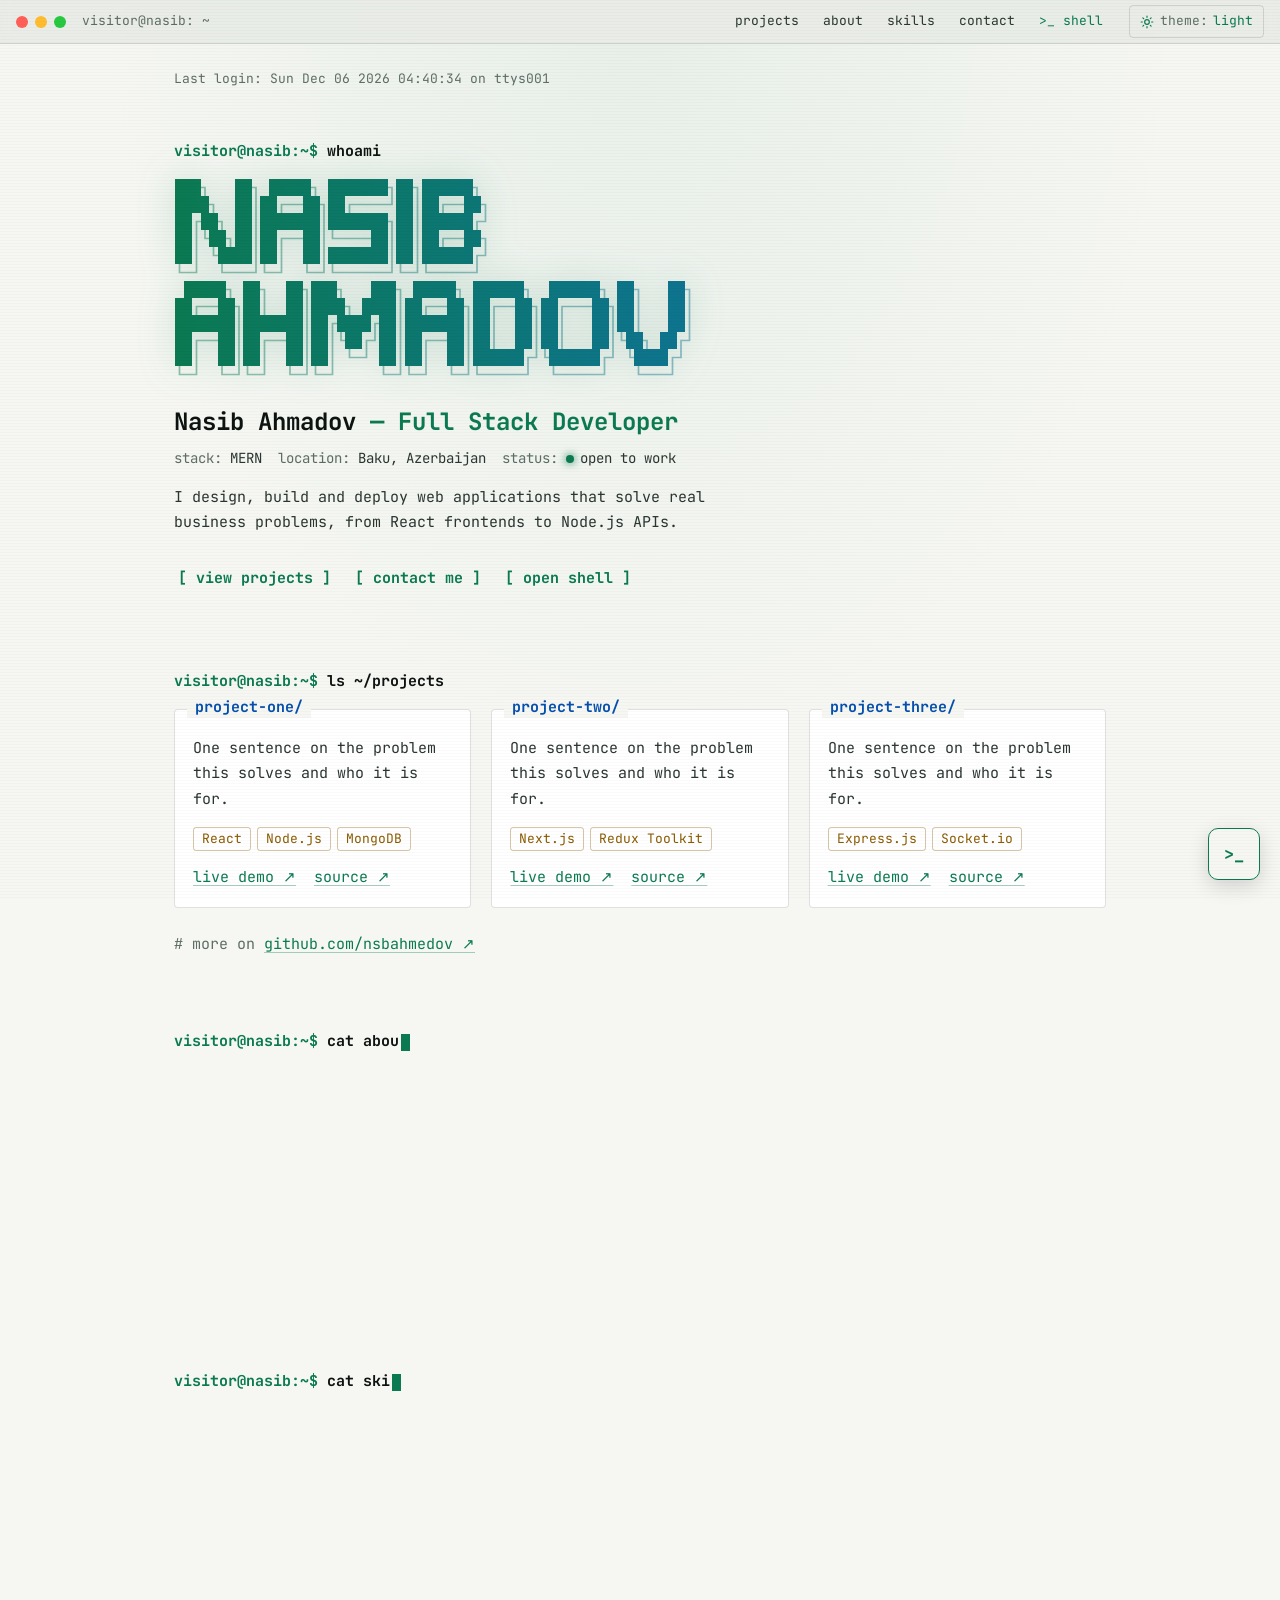
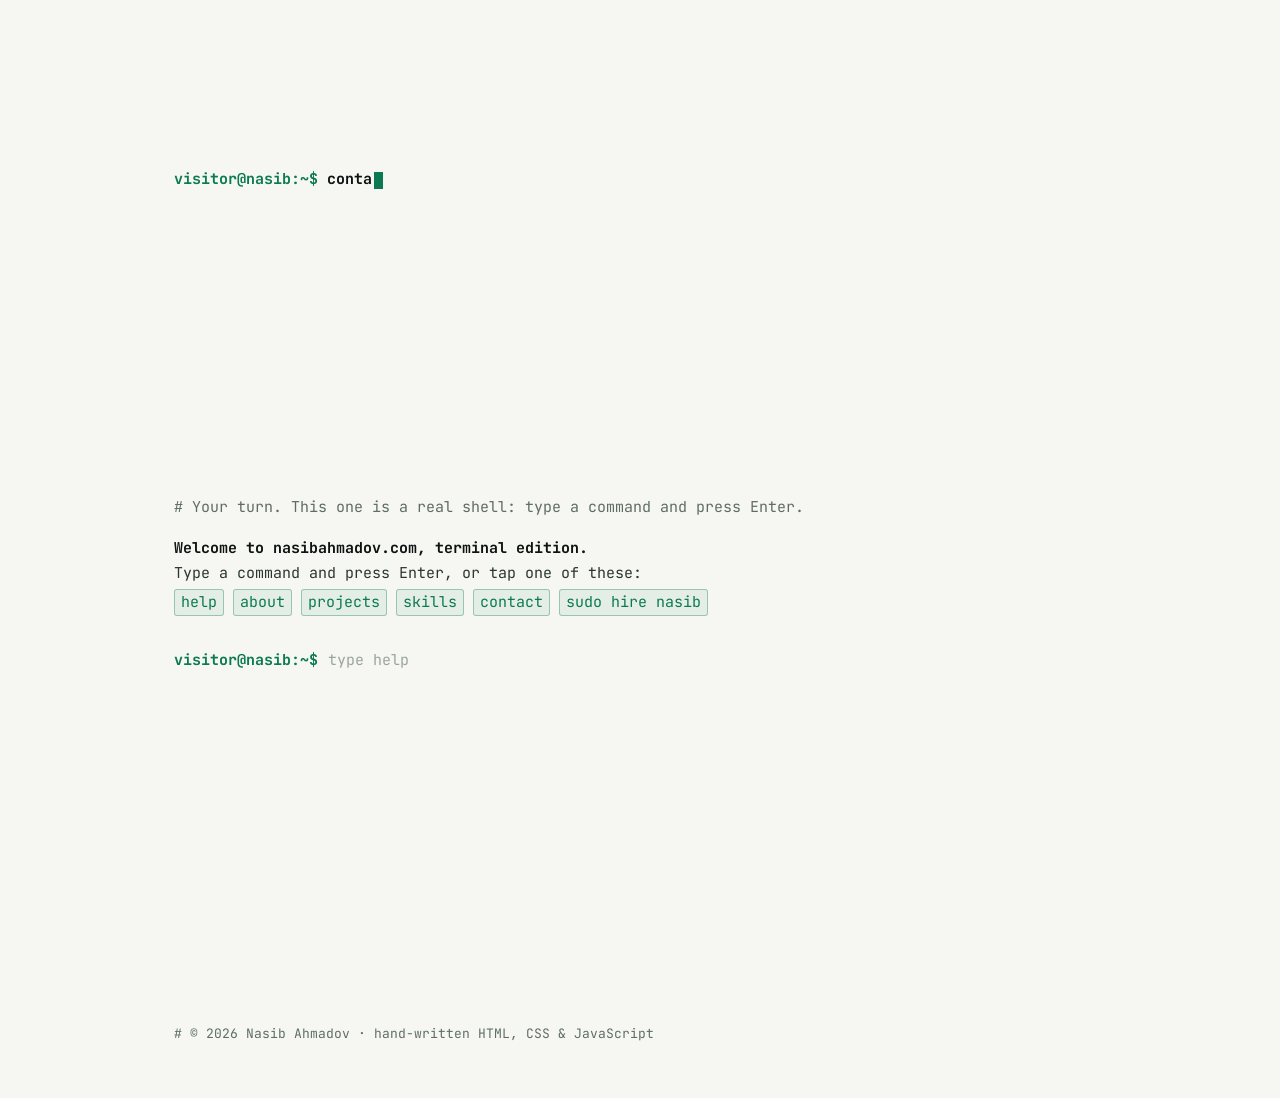
==== commit 14b78bb9: "Add light/dark theme toggle - "theme: dark / light" toggle with moon/sun icon in the title bar of   " ====
--- a/index.html
+++ b/index.html
@@ -25,6 +25,7 @@
 
     <link rel="preload" href="assets/fonts/jetbrains-mono/jetbrains-mono-latin-400-normal.woff2" as="font" type="font/woff2" crossorigin>
     <link rel="stylesheet" href="assets/css/style.css">
+    <script src="assets/js/theme.js"></script>
 
     <!-- ! animate commands only when they can be animated; otherwise everything is shown at once -->
     <script>
@@ -48,6 +49,11 @@
             <a href="#contact">contact</a>
             <a href="#shell" class="tab-shell">&gt;_ shell</a>
         </nav>
+        <button type="button" class="theme-toggle" hidden>
+            <svg class="icon-moon" viewBox="0 0 24 24" aria-hidden="true"><path d="M21 12.8A9 9 0 1 1 11.2 3a7 7 0 0 0 9.8 9.8z"/></svg>
+            <svg class="icon-sun" viewBox="0 0 24 24" aria-hidden="true"><circle cx="12" cy="12" r="4"/><path d="M12 2v2M12 20v2M4.9 4.9l1.4 1.4M17.7 17.7l1.4 1.4M2 12h2M20 12h2M4.9 19.1l1.4-1.4M17.7 6.3l1.4-1.4"/></svg>
+            <span class="theme-text"><span class="theme-key">theme:</span><span class="theme-value">dark</span></span>
+        </button>
     </header>
 
     <main class="screen" id="main">
@@ -58,7 +64,7 @@
         <section class="block" id="home" data-path="~">
             <p class="cmd"><span class="ps1">visitor@nasib:~$</span> <span class="cmd-text">whoami</span></p>
             <div class="out">
-                <img class="banner" src="assets/img/banner.svg" alt="" width="610" height="240">
+                <div class="banner" aria-hidden="true"></div>
                 <h1 class="hero-title">Nasib Ahmadov <span class="accent">— Full Stack Developer</span></h1>
                 <p class="hero-meta"><span class="muted">stack:</span> MERN &nbsp;<span class="muted">location:</span> Baku, Azerbaijan &nbsp;<span class="muted">status:</span> <span class="status-dot"></span>open to work</p>
                 <p class="hero-text">
--- a/assets/css/style.css
+++ b/assets/css/style.css
@@ -31,7 +31,55 @@
     --bool: #d19a66;
     --error: #ff7b72;
     --gold: #ffd166;
+    --on-accent: #000000;
+    --accent-soft: rgba(66, 220, 163, 0.08);
+    --accent-glow: rgba(66, 220, 163, 0.25);
+    --string-dim: rgba(229, 192, 123, 0.35);
+    --glow: rgba(66, 220, 163, 0.07);
+    --scanline: rgba(255, 255, 255, 0.018);
+    --bar-glass: rgba(22, 27, 24, 0.92);
+    --hover: rgba(255, 255, 255, 0.06);
+    --placeholder: #4b5a52;
+    --shadow: rgba(0, 0, 0, 0.6);
+    --grid: rgba(66, 220, 163, 0.06);
+    --overlay: rgba(0, 0, 0, 0.75);
+    --banner-from: #42dca3;
+    --banner-to: #3bc4d8;
     --mono: "JetBrains Mono", SFMono-Regular, Menlo, Consolas, "Liberation Mono", monospace;
+    color-scheme: dark;
+}
+
+/* light theme: same layout and syntax colours, darker inks for contrast on paper */
+:root[data-theme="light"] {
+    --bg: #f6f7f3;
+    --bg-raised: #ffffff;
+    --bar: #e9ece6;
+    --line: rgba(0, 0, 0, 0.12);
+    --text: #2b3631;
+    --bright: #0d1310;
+    --muted: #5f6d66;
+    --accent: #0b7a52;
+    --accent-dim: rgba(11, 122, 82, 0.35);
+    --string: #8a5a00;
+    --key: #0550ae;
+    --bool: #b0420d;
+    --error: #cf222e;
+    --gold: #b88200;
+    --on-accent: #ffffff;
+    --accent-soft: rgba(11, 122, 82, 0.07);
+    --accent-glow: rgba(11, 122, 82, 0.18);
+    --string-dim: rgba(138, 90, 0, 0.35);
+    --glow: rgba(11, 122, 82, 0.06);
+    --scanline: rgba(0, 0, 0, 0.02);
+    --bar-glass: rgba(233, 236, 230, 0.92);
+    --hover: rgba(0, 0, 0, 0.06);
+    --placeholder: #9aa59f;
+    --shadow: rgba(0, 0, 0, 0.15);
+    --grid: rgba(11, 122, 82, 0.08);
+    --overlay: rgba(246, 247, 243, 0.85);
+    --banner-from: #0b7a52;
+    --banner-to: #0e7490;
+    color-scheme: light;
 }
 
 *,
@@ -62,7 +110,7 @@
     line-height: 1.7;
     color: var(--text);
     background-color: var(--bg);
-    background-image: radial-gradient(ellipse at top, rgba(66, 220, 163, 0.07), transparent 60%);
+    background-image: radial-gradient(ellipse at top, var(--glow), transparent 60%);
     background-attachment: fixed;
     -webkit-font-smoothing: antialiased;
 }
@@ -74,11 +122,11 @@
     inset: 0;
     z-index: 2000;
     pointer-events: none;
-    background: repeating-linear-gradient(to bottom, rgba(255, 255, 255, 0.018) 0 1px, transparent 1px 3px);
+    background: repeating-linear-gradient(to bottom, var(--scanline) 0 1px, transparent 1px 3px);
 }
 
 ::selection {
-    color: #000;
+    color: var(--on-accent);
     background: var(--accent);
 }
 
@@ -144,7 +192,7 @@
     left: 16px;
     z-index: 1200;
     padding: 4px 10px;
-    color: #000;
+    color: var(--on-accent);
     background: var(--accent);
 }
 
@@ -162,7 +210,7 @@
     gap: 16px;
     height: 44px;
     padding: 0 16px;
-    background: rgba(22, 27, 24, 0.92);
+    background: var(--bar-glass);
     border-bottom: 1px solid var(--line);
     backdrop-filter: blur(6px);
 }
@@ -212,11 +260,11 @@
 
 .titlebar-tabs a:hover {
     color: var(--bright);
-    background: rgba(255, 255, 255, 0.06);
+    background: var(--hover);
 }
 
 .titlebar-tabs a.is-active {
-    color: #000;
+    color: var(--on-accent);
     background: var(--accent);
 }
 
@@ -244,9 +292,92 @@
         display: none;
     }
 
+    /* fade the right edge so it's clear the tabs scroll */
+    .titlebar-tabs {
+        -webkit-mask-image: linear-gradient(90deg, #000 calc(100% - 24px), transparent);
+        mask-image: linear-gradient(90deg, #000 calc(100% - 24px), transparent);
+        padding-right: 20px;
+    }
+
     .titlebar-tabs a {
         flex-shrink: 0;
         padding: 4px 8px;
+    }
+}
+
+/* ! theme toggle (in the title bar) */
+.theme-toggle {
+    display: flex;
+    flex-shrink: 0;
+    align-items: center;
+    gap: 6px;
+    padding: 4px 10px;
+    font: inherit;
+    font-size: 13px;
+    color: var(--text);
+    background: none;
+    border: 1px solid var(--line);
+    border-radius: 4px;
+    cursor: pointer;
+    transition: color 0.15s ease-in-out, border-color 0.15s ease-in-out;
+}
+
+.theme-toggle:hover {
+    color: var(--bright);
+    border-color: var(--accent);
+}
+
+.theme-toggle svg {
+    width: 14px;
+    height: 14px;
+    fill: none;
+    stroke: var(--accent);
+    stroke-width: 2;
+    stroke-linecap: round;
+    stroke-linejoin: round;
+}
+
+.theme-key {
+    color: var(--muted);
+}
+
+.theme-value {
+    margin-left: 0.6ch;
+    color: var(--accent);
+}
+
+/* show the icon of the current theme */
+.theme-toggle .icon-sun,
+:root[data-theme="light"] .theme-toggle .icon-moon {
+    display: none;
+}
+
+:root[data-theme="light"] .theme-toggle .icon-sun {
+    display: block;
+}
+
+@media (max-width: 720px) {
+    .theme-text {
+        display: none;
+    }
+
+    .theme-toggle {
+        padding: 6px 8px;
+    }
+}
+
+/* colours fade for a moment while the theme switches */
+/* (bugs in the 404 game are excluded: this would cancel their movement) */
+.theme-switching,
+.theme-switching *:not(.bug),
+.theme-switching *::before,
+.theme-switching *::after {
+    transition: background-color 0.3s ease, color 0.3s ease, border-color 0.3s ease, fill 0.3s ease, stroke 0.3s ease !important;
+}
+
+@media (max-width: 480px) {
+    .titlebar-dots {
+        display: none;
     }
 }
 
@@ -329,12 +460,24 @@
 }
 
 /* ! hero */
+/* the SVG is used as a mask over a themed gradient, so the banner recolours with the theme;
+   the glow sits on the wrapper because a filter on the masked layer itself would be cut off */
 .banner {
+    position: relative;
     display: block;
     width: min(100%, 520px);
-    height: auto;
+    aspect-ratio: 610 / 240;
     margin-bottom: 22px;
-    filter: drop-shadow(0 0 18px rgba(66, 220, 163, 0.25));
+    filter: drop-shadow(0 0 18px var(--accent-glow));
+}
+
+.banner::before {
+    content: "";
+    position: absolute;
+    inset: 0;
+    background: linear-gradient(90deg, var(--banner-from), var(--banner-to));
+    -webkit-mask: url("../img/banner.svg") center / contain no-repeat;
+    mask: url("../img/banner.svg") center / contain no-repeat;
 }
 
 .hero-title {
@@ -383,7 +526,7 @@
 
 .term-btn:hover,
 .term-btn:focus-visible {
-    color: #000;
+    color: var(--on-accent);
     background: var(--accent);
 }
 
@@ -447,7 +590,7 @@
     padding: 0 8px;
     font-size: 13px;
     color: var(--string);
-    border: 1px solid rgba(229, 192, 123, 0.3);
+    border: 1px solid var(--string-dim);
     border-radius: 3px;
 }
 
@@ -471,7 +614,7 @@
 
 .project-filter-clear:hover,
 .project-filter-clear:focus-visible {
-    color: #000;
+    color: var(--on-accent);
     background: var(--accent);
 }
 
@@ -482,17 +625,17 @@
 
 .project-card.is-match {
     border-color: var(--accent);
-    box-shadow: 0 0 24px rgba(66, 220, 163, 0.2);
+    box-shadow: 0 0 24px var(--accent-glow);
     animation: match-pulse 0.9s ease-out 0.3s;
 }
 
 @keyframes match-pulse {
     0% {
-        box-shadow: 0 0 0 0 rgba(66, 220, 163, 0.6);
+        box-shadow: 0 0 0 0 var(--accent-dim);
     }
 
     100% {
-        box-shadow: 0 0 0 14px rgba(66, 220, 163, 0);
+        box-shadow: 0 0 0 14px transparent;
     }
 }
 
@@ -546,14 +689,14 @@
     color: inherit;
     background: none;
     border: 0;
-    border-bottom: 1px dashed rgba(229, 192, 123, 0.45);
+    border-bottom: 1px dashed var(--string-dim);
     cursor: pointer;
 }
 
 .skill-btn:hover,
 .skill-btn:focus-visible,
 .skill-btn[aria-pressed="true"] {
-    color: #000;
+    color: var(--on-accent);
     background: var(--string);
     border-bottom-color: transparent;
     outline: none;
@@ -619,7 +762,7 @@
 }
 
 .shell-input::placeholder {
-    color: #4b5a52;
+    color: var(--placeholder);
 }
 
 @media (pointer: coarse) {
@@ -662,7 +805,7 @@
     margin: 2px 0;
     font: inherit;
     color: var(--accent);
-    background: rgba(66, 220, 163, 0.08);
+    background: var(--accent-soft);
     border: 1px solid var(--accent-dim);
     border-radius: 3px;
     cursor: pointer;
@@ -670,7 +813,7 @@
 
 .term-cmd:hover,
 .term-cmd:focus-visible {
-    color: #000;
+    color: var(--on-accent);
     background: var(--accent);
     outline: none;
 }
@@ -700,14 +843,14 @@
     background: var(--bg);
     border: 1px solid var(--accent);
     border-radius: 10px;
-    box-shadow: 0 6px 20px rgba(0, 0, 0, 0.6);
+    box-shadow: 0 6px 20px var(--shadow);
     cursor: pointer;
     transition: background-color 0.2s ease-in-out, color 0.2s ease-in-out, opacity 0.2s ease-in-out, transform 0.2s ease-in-out;
 }
 
 .term-launch:hover,
 .term-launch:focus-visible {
-    color: #000;
+    color: var(--on-accent);
     background: var(--accent);
     outline: none;
 }
@@ -764,8 +907,8 @@
     overflow: hidden;
     background-color: var(--bg-raised);
     background-image:
-        linear-gradient(rgba(66, 220, 163, 0.06) 1px, transparent 1px),
-        linear-gradient(90deg, rgba(66, 220, 163, 0.06) 1px, transparent 1px);
+        linear-gradient(var(--grid) 1px, transparent 1px),
+        linear-gradient(90deg, var(--grid) 1px, transparent 1px);
     background-size: 32px 32px;
     border: 1px solid var(--accent-dim);
     border-radius: 4px;
@@ -785,7 +928,7 @@
     justify-content: center;
     padding: 20px;
     text-align: center;
-    background: rgba(0, 0, 0, 0.75);
+    background: var(--overlay);
 }
 
 .bug-overlay[hidden] {
@@ -824,7 +967,7 @@
 
 .bug-golden {
     color: var(--gold);
-    filter: drop-shadow(0 0 6px rgba(255, 209, 102, 0.7));
+    filter: drop-shadow(0 0 6px var(--gold));
 }
 
 .bug.is-squashed svg {
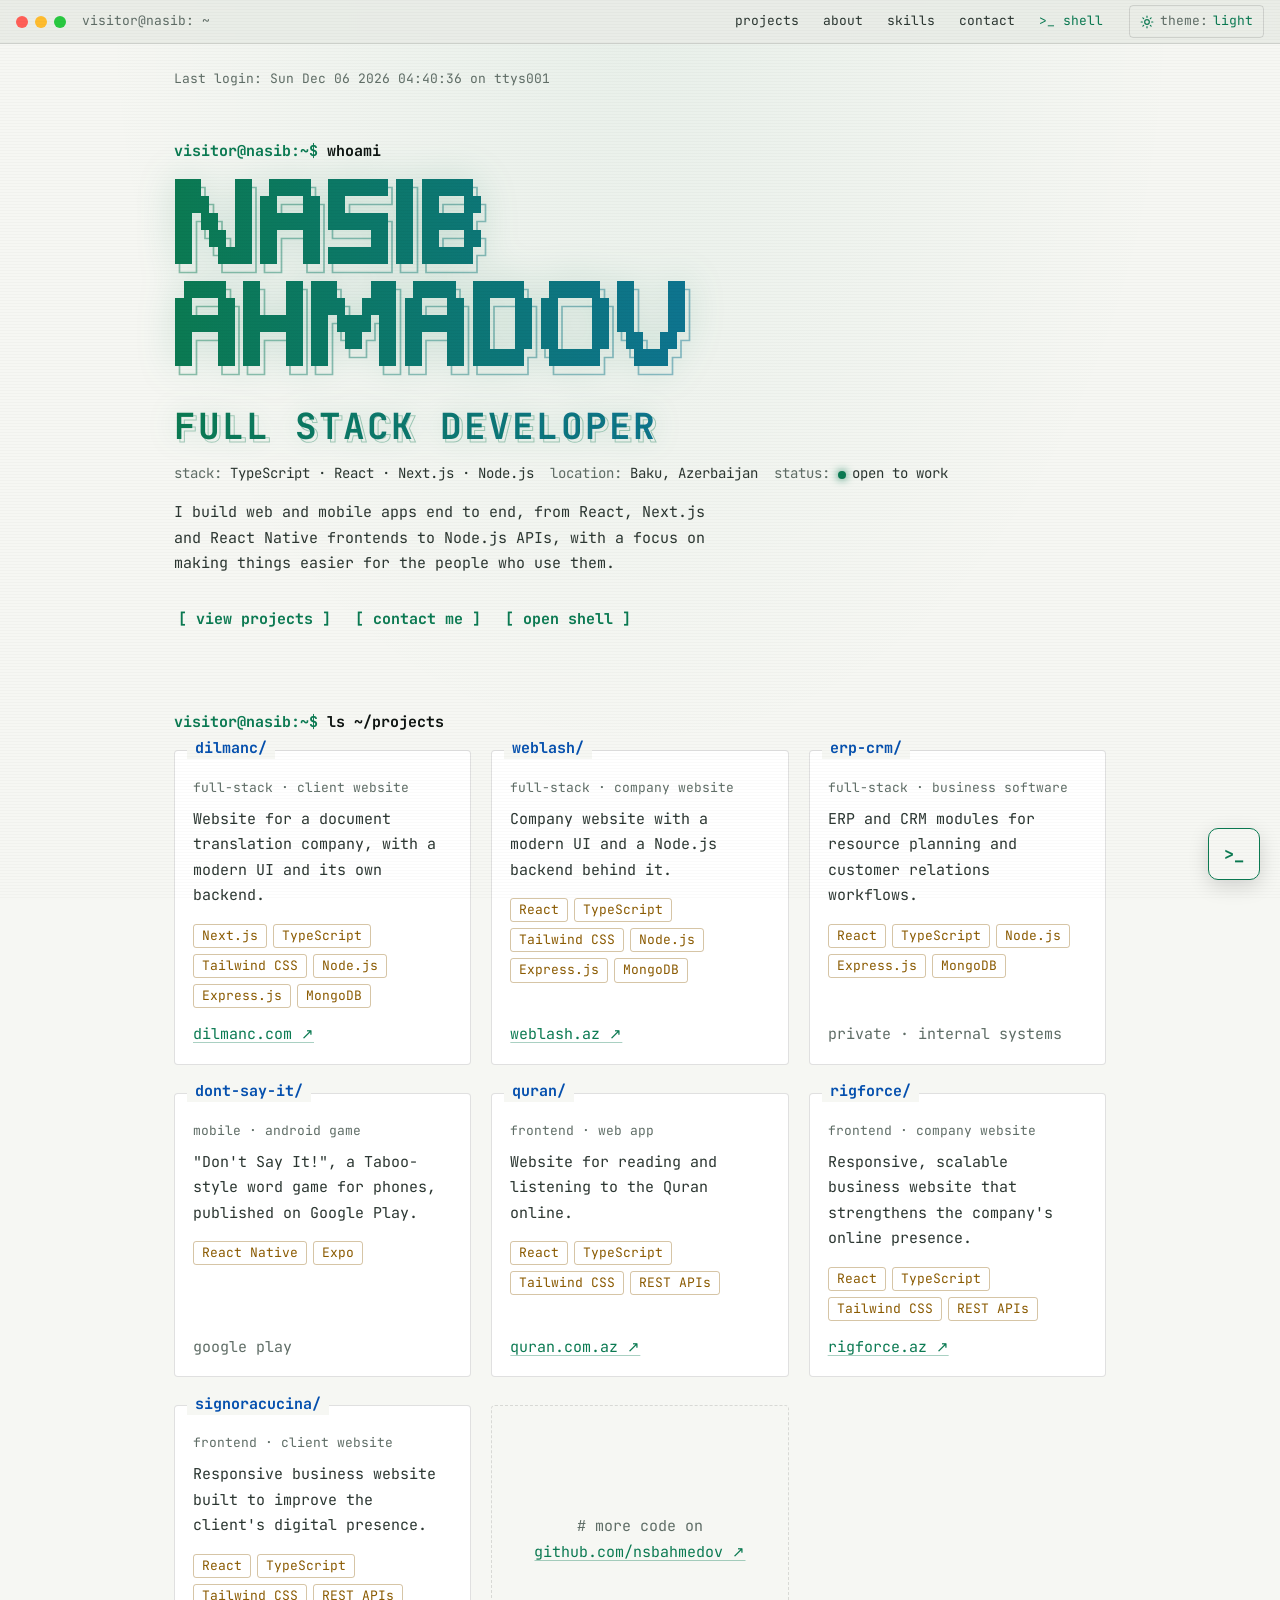
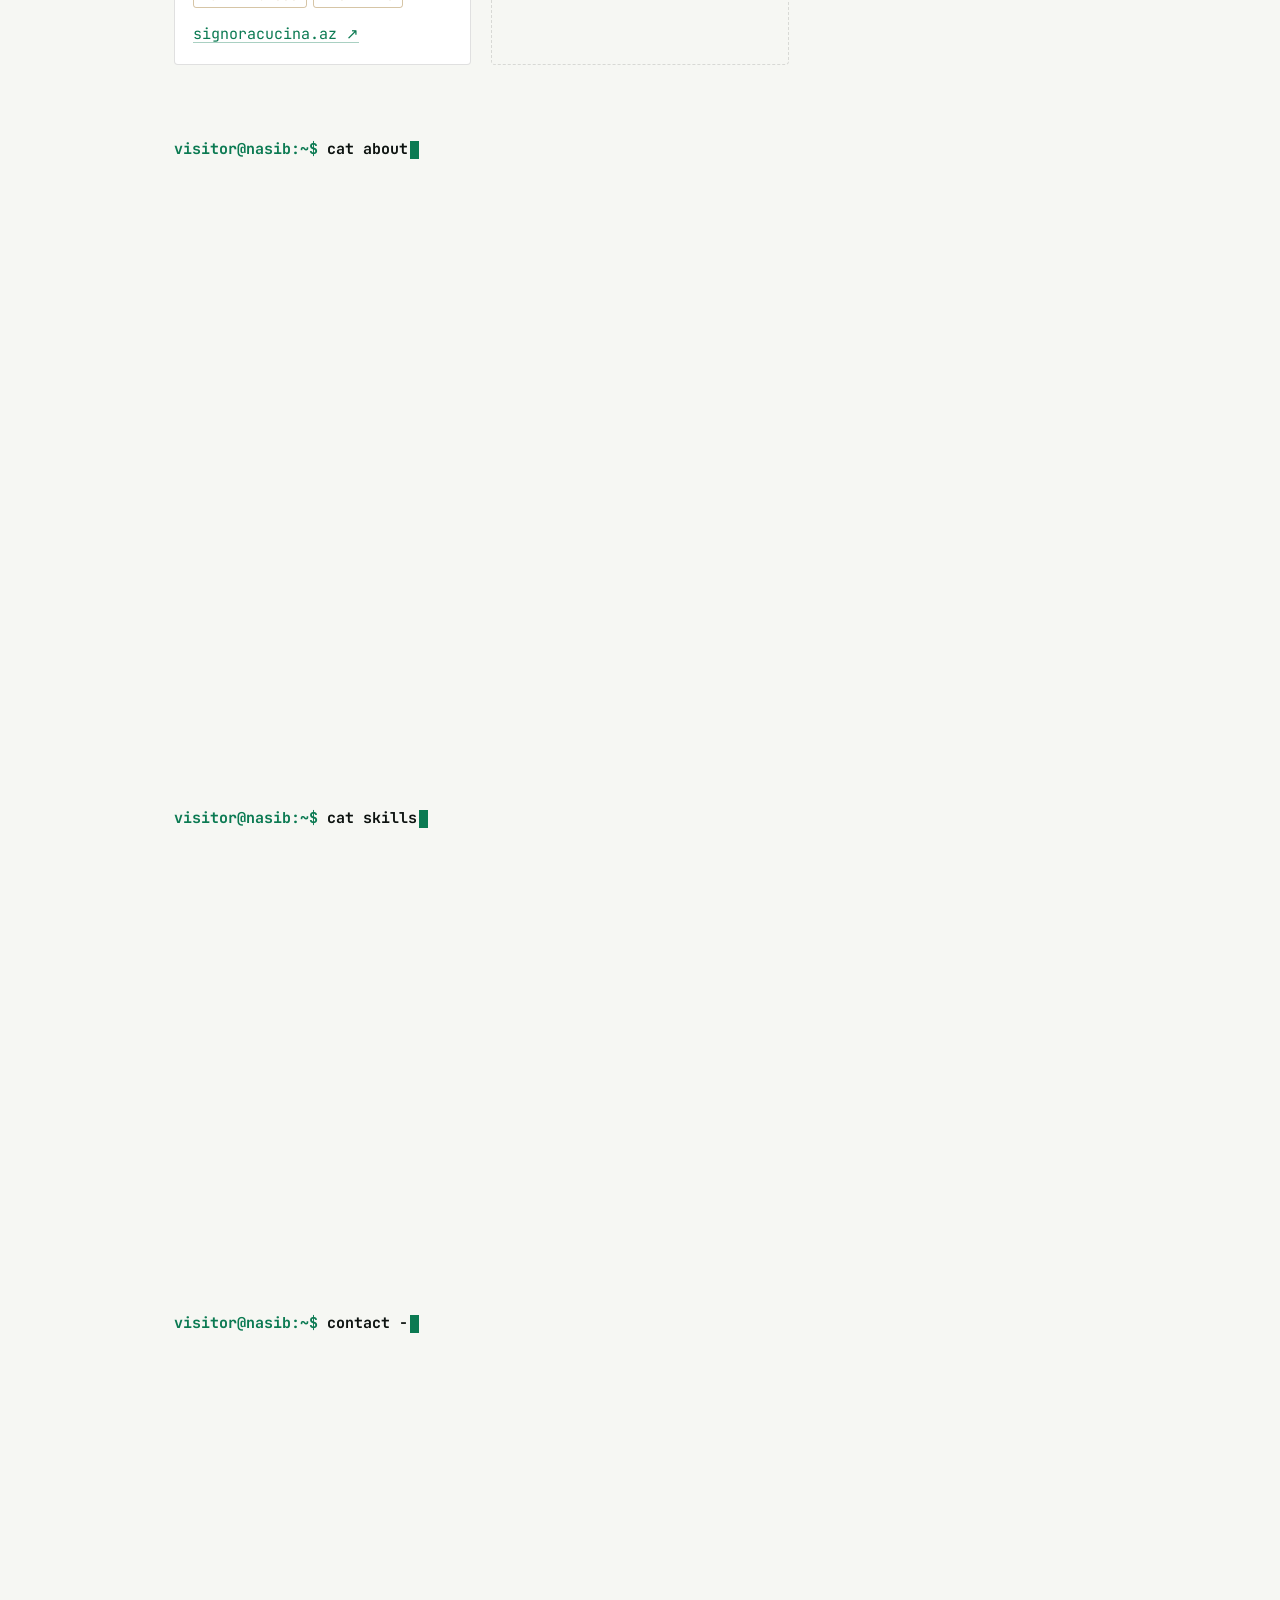
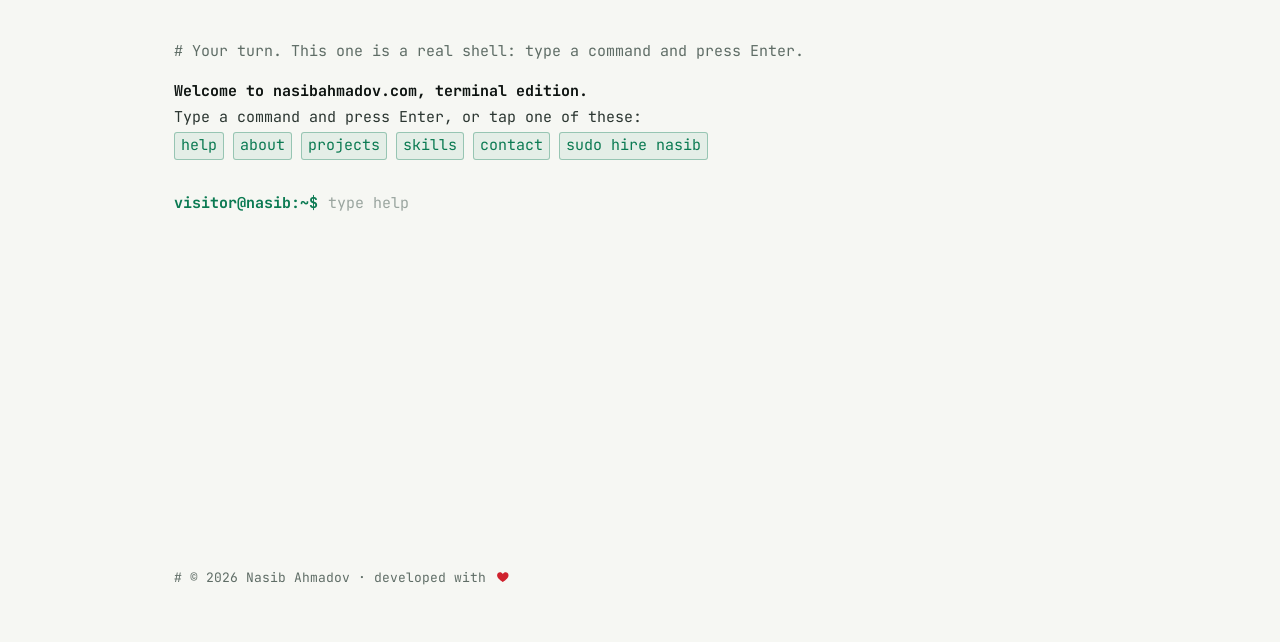
==== commit 1b22040d: "Add real projects and CV details; restyle hero title and footer - Projects: replace the placeholders" ====
--- a/index.html
+++ b/index.html
@@ -7,7 +7,7 @@
     <meta name="viewport" content="width=device-width, initial-scale=1.0">
     <title>Nasib Ahmadov — Full Stack Developer</title>
     <meta name="description"
-        content="Nasib Ahmadov is a full stack MERN developer in Baku, Azerbaijan, building fast, scalable web applications with React, Node.js and MongoDB.">
+        content="Nasib Ahmadov is a full stack developer in Baku, Azerbaijan, building web and mobile apps with TypeScript, React, Next.js, React Native and Node.js.">
     <meta name="theme-color" content="#0b0f0d">
     <link rel="canonical" href="https://nasibahmadov.com/">
     <link rel="icon" href="assets/img/favicon.svg" type="image/svg+xml">
@@ -17,7 +17,7 @@
     <meta property="og:url" content="https://nasibahmadov.com/">
     <meta property="og:title" content="Nasib Ahmadov — Full Stack Developer">
     <meta property="og:description"
-        content="MERN developer in Baku building fast, scalable web applications with React, Node.js and MongoDB.">
+        content="Full stack developer in Baku building web and mobile apps with TypeScript, React, Next.js, React Native and Node.js.">
     <meta property="og:image" content="https://nasibahmadov.com/assets/img/og-image.png">
     <meta property="og:image:width" content="1200">
     <meta property="og:image:height" content="630">
@@ -65,11 +65,13 @@
             <p class="cmd"><span class="ps1">visitor@nasib:~$</span> <span class="cmd-text">whoami</span></p>
             <div class="out">
                 <div class="banner" aria-hidden="true"></div>
-                <h1 class="hero-title">Nasib Ahmadov <span class="accent">— Full Stack Developer</span></h1>
-                <p class="hero-meta"><span class="muted">stack:</span> MERN &nbsp;<span class="muted">location:</span> Baku, Azerbaijan &nbsp;<span class="muted">status:</span> <span class="status-dot"></span>open to work</p>
+                <h1 class="hero-title">
+                    <span class="sr-only">Nasib Ahmadov, </span><span class="hero-role" data-text="Full Stack Developer">Full Stack Developer</span>
+                </h1>
+                <p class="hero-meta"><span class="muted">stack:</span> TypeScript · React · Next.js · Node.js &nbsp;<span class="muted">location:</span> Baku, Azerbaijan &nbsp;<span class="muted">status:</span> <span class="status-dot"></span>open to work</p>
                 <p class="hero-text">
-                    I design, build and deploy web applications that solve real business problems,
-                    from React frontends to Node.js APIs.
+                    I build web and mobile apps end to end, from React, Next.js and React Native
+                    frontends to Node.js APIs, with a focus on making things easier for the people who use them.
                 </p>
                 <p class="actions">
                     <a class="term-btn" href="#projects">[ view projects ]</a>
@@ -88,57 +90,117 @@
                     <span class="project-filter-text"></span>
                     <button type="button" class="project-filter-clear">[ show all ]</button>
                 </div>
+                <!--
+                    Each card: folder name, type, one sentence, stack tags, links.
+                    Optional screenshot: put it in assets/img/projects/ and add
+                    <img src="assets/img/projects/name.png" alt="Screenshot of ..." class="project-thumb">
+                    under the <h3>. Tags should use the same names as skills.json
+                    so clicking a skill can find the project.
+                -->
                 <div class="project-grid">
-                    <!--
-                        TODO: replace each placeholder card with a real project.
-                        For each one: a screenshot (put it in assets/img/projects/ and
-                        uncomment the <img>), one sentence on the problem it solves,
-                        the stack, and links to the live demo and the source code.
-                    -->
-                    <article class="project-card">
-                        <h3>project-one/</h3>
-                        <!-- <img src="assets/img/projects/project-1.png" alt="Screenshot of Project One" class="project-thumb"> -->
-                        <p>One sentence on the problem this solves and who it is for.</p>
-                        <ul class="tag-list">
-                            <li class="tag">React</li>
+                    <article class="project-card">
+                        <h3>dilmanc/</h3>
+                        <p class="project-type">full-stack · client website</p>
+                        <p>Website for a document translation company, with a modern UI and its own backend.</p>
+                        <ul class="tag-list">
+                            <li class="tag">Next.js</li>
+                            <li class="tag">TypeScript</li>
+                            <li class="tag">Tailwind CSS</li>
                             <li class="tag">Node.js</li>
+                            <li class="tag">Express.js</li>
                             <li class="tag">MongoDB</li>
                         </ul>
                         <p class="project-links">
-                            <a href="#" target="_blank" rel="noopener">live demo ↗</a>
-                            <a href="#" target="_blank" rel="noopener">source ↗</a>
-                        </p>
-                    </article>
-                    <article class="project-card">
-                        <h3>project-two/</h3>
-                        <!-- <img src="assets/img/projects/project-2.png" alt="Screenshot of Project Two" class="project-thumb"> -->
-                        <p>One sentence on the problem this solves and who it is for.</p>
-                        <ul class="tag-list">
-                            <li class="tag">Next.js</li>
-                            <li class="tag">Redux Toolkit</li>
-                        </ul>
-                        <p class="project-links">
-                            <a href="#" target="_blank" rel="noopener">live demo ↗</a>
-                            <a href="#" target="_blank" rel="noopener">source ↗</a>
-                        </p>
-                    </article>
-                    <article class="project-card">
-                        <h3>project-three/</h3>
-                        <!-- <img src="assets/img/projects/project-3.png" alt="Screenshot of Project Three" class="project-thumb"> -->
-                        <p>One sentence on the problem this solves and who it is for.</p>
-                        <ul class="tag-list">
+                            <a href="https://dilmanc.com" target="_blank" rel="noopener">dilmanc.com ↗</a>
+                        </p>
+                    </article>
+                    <article class="project-card">
+                        <h3>weblash/</h3>
+                        <p class="project-type">full-stack · company website</p>
+                        <p>Company website with a modern UI and a Node.js backend behind it.</p>
+                        <ul class="tag-list">
+                            <li class="tag">React</li>
+                            <li class="tag">TypeScript</li>
+                            <li class="tag">Tailwind CSS</li>
+                            <li class="tag">Node.js</li>
                             <li class="tag">Express.js</li>
-                            <li class="tag">Socket.io</li>
-                        </ul>
-                        <p class="project-links">
-                            <a href="#" target="_blank" rel="noopener">live demo ↗</a>
-                            <a href="#" target="_blank" rel="noopener">source ↗</a>
-                        </p>
-                    </article>
+                            <li class="tag">MongoDB</li>
+                        </ul>
+                        <p class="project-links">
+                            <a href="https://weblash.az" target="_blank" rel="noopener">weblash.az ↗</a>
+                        </p>
+                    </article>
+                    <article class="project-card">
+                        <h3>erp-crm/</h3>
+                        <p class="project-type">full-stack · business software</p>
+                        <p>ERP and CRM modules for resource planning and customer relations workflows.</p>
+                        <ul class="tag-list">
+                            <li class="tag">React</li>
+                            <li class="tag">TypeScript</li>
+                            <li class="tag">Node.js</li>
+                            <li class="tag">Express.js</li>
+                            <li class="tag">MongoDB</li>
+                        </ul>
+                        <p class="project-links muted">private · internal systems</p>
+                    </article>
+                    <article class="project-card">
+                        <h3>dont-say-it/</h3>
+                        <p class="project-type">mobile · android game</p>
+                        <p>"Don't Say It!", a Taboo-style word game for phones, published on Google Play.</p>
+                        <ul class="tag-list">
+                            <li class="tag">React Native</li>
+                            <li class="tag">Expo</li>
+                        </ul>
+                        <!-- TODO: link to the Google Play listing -->
+                        <p class="project-links muted">google play</p>
+                    </article>
+                    <article class="project-card">
+                        <h3>quran/</h3>
+                        <p class="project-type">frontend · web app</p>
+                        <p>Website for reading and listening to the Quran online.</p>
+                        <ul class="tag-list">
+                            <li class="tag">React</li>
+                            <li class="tag">TypeScript</li>
+                            <li class="tag">Tailwind CSS</li>
+                            <li class="tag">REST APIs</li>
+                        </ul>
+                        <p class="project-links">
+                            <a href="https://quran.com.az" target="_blank" rel="noopener">quran.com.az ↗</a>
+                        </p>
+                    </article>
+                    <article class="project-card">
+                        <h3>rigforce/</h3>
+                        <p class="project-type">frontend · company website</p>
+                        <p>Responsive, scalable business website that strengthens the company's online presence.</p>
+                        <ul class="tag-list">
+                            <li class="tag">React</li>
+                            <li class="tag">TypeScript</li>
+                            <li class="tag">Tailwind CSS</li>
+                            <li class="tag">REST APIs</li>
+                        </ul>
+                        <p class="project-links">
+                            <a href="https://rigforce.az" target="_blank" rel="noopener">rigforce.az ↗</a>
+                        </p>
+                    </article>
+                    <article class="project-card">
+                        <h3>signoracucina/</h3>
+                        <p class="project-type">frontend · client website</p>
+                        <p>Responsive business website built to improve the client's digital presence.</p>
+                        <ul class="tag-list">
+                            <li class="tag">React</li>
+                            <li class="tag">TypeScript</li>
+                            <li class="tag">Tailwind CSS</li>
+                            <li class="tag">REST APIs</li>
+                        </ul>
+                        <p class="project-links">
+                            <a href="https://signoracucina.az" target="_blank" rel="noopener">signoracucina.az ↗</a>
+                        </p>
+                    </article>
+                    <div class="project-card project-more">
+                        <p class="muted"># more code on</p>
+                        <p><a href="https://github.com/nsbahmedov" target="_blank" rel="noopener">github.com/nsbahmedov ↗</a></p>
+                    </div>
                 </div>
-                <p class="muted">
-                    # more on <a href="https://github.com/nsbahmedov" target="_blank" rel="noopener">github.com/nsbahmedov ↗</a>
-                </p>
             </div>
         </section>
 
@@ -148,15 +210,32 @@
             <div class="out prose">
                 <h2><span class="md-mark">#</span> About</h2>
                 <p>
-                    Hi! I'm Nasib, a self-taught web developer who loves coding and learns something new
-                    every day.
+                    Hi! I'm Nasib, a motivated and curious developer who enjoys solving problems and
+                    building things that make life easier for people.
                 </p>
                 <p>
-                    I specialize in the MERN stack (MongoDB, Express, React, Node.js) and build modern,
-                    scalable web applications with a strong focus on performance, clean architecture
-                    and user experience. From dynamic frontends to robust backend systems, I enjoy turning
-                    ideas into working products, and I'm always eager to take on challenges that help me grow.
-                </p>
+                    I work across the stack: TypeScript, React, Next.js and React Native on the front end,
+                    Node.js and Express with MongoDB or SQL databases on the back end. I've built company
+                    websites, a full-stack translation platform, ERP and CRM modules, and a mobile word game.
+                </p>
+                <p>
+                    I thrive in challenging environments where I can learn, grow and contribute real value.
+                    For me it's not just about writing code, but about improving experiences and helping the
+                    team move forward.
+                </p>
+
+                <h3><span class="md-mark">##</span> Education</h3>
+                <ul class="md-list education">
+                    <li><strong>MBA</strong>, Azerbaijan State University of Economics (UNEC) <span class="muted">· 2020 – 2022</span></li>
+                    <li><strong>Bachelor's, Public Administration</strong>, Baku Engineering University (BEU) <span class="muted">· 2015 – 2020</span></li>
+                </ul>
+
+                <h3><span class="md-mark">##</span> Languages</h3>
+                <ul class="md-list languages">
+                    <li><strong>Azerbaijani</strong>, native</li>
+                    <li><strong>English</strong>, fluent (professional)</li>
+                    <li><strong>Russian</strong>, pre-intermediate</li>
+                </ul>
             </div>
         </section>
 
@@ -166,14 +245,18 @@
             <div class="out">
                 <h2 class="sr-only">Skills</h2>
                 <p class="muted" id="skills-hint" hidden>// click a skill to see the projects that use it</p>
-<pre class="json">{
-  <span class="json-key">"frontend"</span>: [<span class="skill">HTML5</span>, <span class="skill">CSS3</span>, <span class="skill">Bootstrap</span>, <span class="skill">JavaScript</span>, <span class="skill">jQuery</span>,
-               <span class="skill">React.js</span>, <span class="skill">Next.js</span>, <span class="skill">Redux / Redux Toolkit</span>],
-  <span class="json-key">"backend"</span>:  [<span class="skill">Node.js</span>, <span class="skill">Express.js</span>, <span class="skill">MongoDB</span>, <span class="skill">Socket.io</span>],
-  <span class="json-key">"tools"</span>:    [<span class="skill">Git (GitHub, GitLab)</span>, <span class="skill">CI/CD</span>, <span class="skill">API documentation</span>],
-  <span class="json-key">"languages"</span>: [<span class="json-string">"English (fluent)"</span>],
-  <span class="json-key">"learning"</span>: <span class="json-bool">true</span>
-}</pre>
+<pre class="json"><span class="jl">{</span>
+  <span class="jl jl-in"><span class="json-key">"frontend"</span>:  [<span class="skill">HTML5</span>, <span class="skill">CSS3</span>, <span class="skill">SASS</span>, <span class="skill">JavaScript</span>, <span class="skill">TypeScript</span>,
+                <span class="skill">React.js</span>, <span class="skill">Next.js</span>, <span class="skill">Redux Toolkit</span>, <span class="skill">Zustand</span>,
+                <span class="skill">TanStack Query</span>, <span class="skill">Zod</span>, <span class="skill">Tailwind CSS</span>,
+                <span class="skill">Ant Design</span>, <span class="skill">Material UI</span>],</span>
+  <span class="jl jl-in"><span class="json-key">"mobile"</span>:    [<span class="skill">React Native</span>, <span class="skill">Expo</span>],</span>
+  <span class="jl jl-in"><span class="json-key">"backend"</span>:   [<span class="skill">Node.js</span>, <span class="skill">Express.js</span>, <span class="skill">JWT</span>, <span class="skill">Mongoose</span>, <span class="skill">Prisma</span>, <span class="skill">Sequelize</span>],</span>
+  <span class="jl jl-in"><span class="json-key">"databases"</span>: [<span class="skill">MongoDB</span>, <span class="skill">MySQL</span>, <span class="skill">PostgreSQL</span>],</span>
+  <span class="jl jl-in"><span class="json-key">"apis"</span>:      [<span class="skill">REST APIs</span>, <span class="skill">Swagger / OpenAPI</span>, <span class="skill">Postman</span>],</span>
+  <span class="jl jl-in"><span class="json-key">"tools"</span>:     [<span class="skill">Git (GitHub, GitLab)</span>, <span class="skill">CI/CD</span>, <span class="skill">Figma</span>],</span>
+  <span class="jl jl-in"><span class="json-key">"learning"</span>:  <span class="json-bool">true</span></span>
+<span class="jl">}</span></pre>
             </div>
         </section>
 
@@ -194,7 +277,7 @@
                     <dt>location</dt>
                     <dd><a href="https://maps.app.goo.gl/haPpwmqMVVKPBbVJ8" target="_blank" rel="noopener">Baku, Azerbaijan ↗</a></dd>
                     <dt>resume</dt>
-                    <dd><a id="cv-link" href="https://drive.google.com/file/d/10ytBP57ZdeeG0rBaPkm5hifTkajpP7bI/view?usp=sharing" target="_blank" rel="noopener">resume.pdf ↗</a></dd>
+                    <dd><a id="cv-link" href="https://drive.google.com/file/d/1PnJmAqIwhkC_HbkK-8k_IHeqV6cpVeo6/view?usp=sharing" target="_blank" rel="noopener">resume.pdf ↗</a></dd>
                 </dl>
                 <p class="ok">✔ Open to collaboration and new opportunities.</p>
             </div>
@@ -218,7 +301,7 @@
     </main>
 
     <footer class="screen footer muted">
-        <p># © <span id="year">2026</span> Nasib Ahmadov · hand-written HTML, CSS &amp; JavaScript</p>
+        <p># © <span id="year">2026</span> Nasib Ahmadov · developed with <svg class="heart" viewBox="0 0 24 24" role="img" aria-label="love"><path d="M12 21s-7.5-4.6-9.6-9.3C.9 8.4 2.8 4.5 6.6 4.1c2.2-.2 4 .9 5.4 2.8 1.4-1.9 3.2-3 5.4-2.8 3.8.4 5.7 4.3 4.2 7.6C19.5 16.4 12 21 12 21z"/></svg></p>
     </footer>
 
     <!-- ! script files -->
--- a/assets/css/style.css
+++ b/assets/css/style.css
@@ -481,8 +481,36 @@
 }
 
 .hero-title {
-    margin-bottom: 8px;
-    font-size: clamp(18px, 3vw, 24px);
+    margin-bottom: 14px;
+    line-height: 1.2;
+}
+
+/* same gradient as the name banner, with an offset outline copy behind it
+   standing in for the banner's box-drawing "shadow" */
+.hero-role {
+    position: relative;
+    display: inline-block;
+    isolation: isolate;
+    font-size: clamp(22px, 4.4vw, 36px);
+    font-weight: 700;
+    text-transform: uppercase;
+    letter-spacing: 0.06em;
+    background: linear-gradient(90deg, var(--banner-from), var(--banner-to));
+    -webkit-background-clip: text;
+    background-clip: text;
+    -webkit-text-fill-color: transparent;
+    filter: drop-shadow(0 0 14px var(--accent-glow));
+}
+
+.hero-role::before {
+    content: attr(data-text);
+    position: absolute;
+    top: 0.09em;
+    left: 0.09em;
+    width: 100%;
+    z-index: -1;
+    -webkit-text-fill-color: transparent;
+    -webkit-text-stroke: 1px var(--accent-dim);
 }
 
 .hero-meta {
@@ -571,6 +599,25 @@
     border: 1px solid var(--line);
 }
 
+/* "more on GitHub" sits in the grid as a dashed card */
+.project-more {
+    align-items: center;
+    justify-content: center;
+    text-align: center;
+    background: transparent;
+    border-style: dashed;
+}
+
+.project-more p {
+    margin: 0;
+}
+
+.project-type {
+    margin-bottom: 8px;
+    font-size: 13px;
+    color: var(--muted);
+}
+
 .project-links {
     display: flex;
     gap: 18px;
@@ -646,6 +693,25 @@
 
 .prose h2 {
     margin-bottom: 14px;
+}
+
+.prose h3 {
+    margin: 26px 0 8px;
+}
+
+.md-list {
+    padding: 0;
+    margin: 0 0 1em;
+    list-style: none;
+}
+
+.md-list li::before {
+    content: "- ";
+    color: var(--accent);
+}
+
+.md-list strong {
+    color: var(--bright);
 }
 
 .md-mark {
@@ -702,9 +768,20 @@
     outline: none;
 }
 
+/* narrow screens: drop the desktop column alignment and let each
+   property wrap with a hanging indent */
 @media (max-width: 720px) {
     .json {
-        white-space: pre-wrap;
+        white-space: normal;
+    }
+
+    .jl {
+        display: block;
+    }
+
+    .jl-in {
+        padding-left: 4ch;
+        text-indent: -2ch;
     }
 }
 
@@ -874,6 +951,33 @@
 .footer {
     padding-bottom: 40px;
     font-size: 13px;
+}
+
+.heart {
+    width: 1.05em;
+    height: 1.05em;
+    margin-left: 2px;
+    vertical-align: -0.15em;
+    fill: var(--error);
+    animation: heartbeat 1.6s ease-in-out infinite;
+}
+
+@keyframes heartbeat {
+    0%,
+    40%,
+    100% {
+        transform: scale(1);
+    }
+
+    20% {
+        transform: scale(1.18);
+    }
+}
+
+@media (prefers-reduced-motion: reduce) {
+    .heart {
+        animation: none;
+    }
 }
 
 /* ! 404 bug squash game */
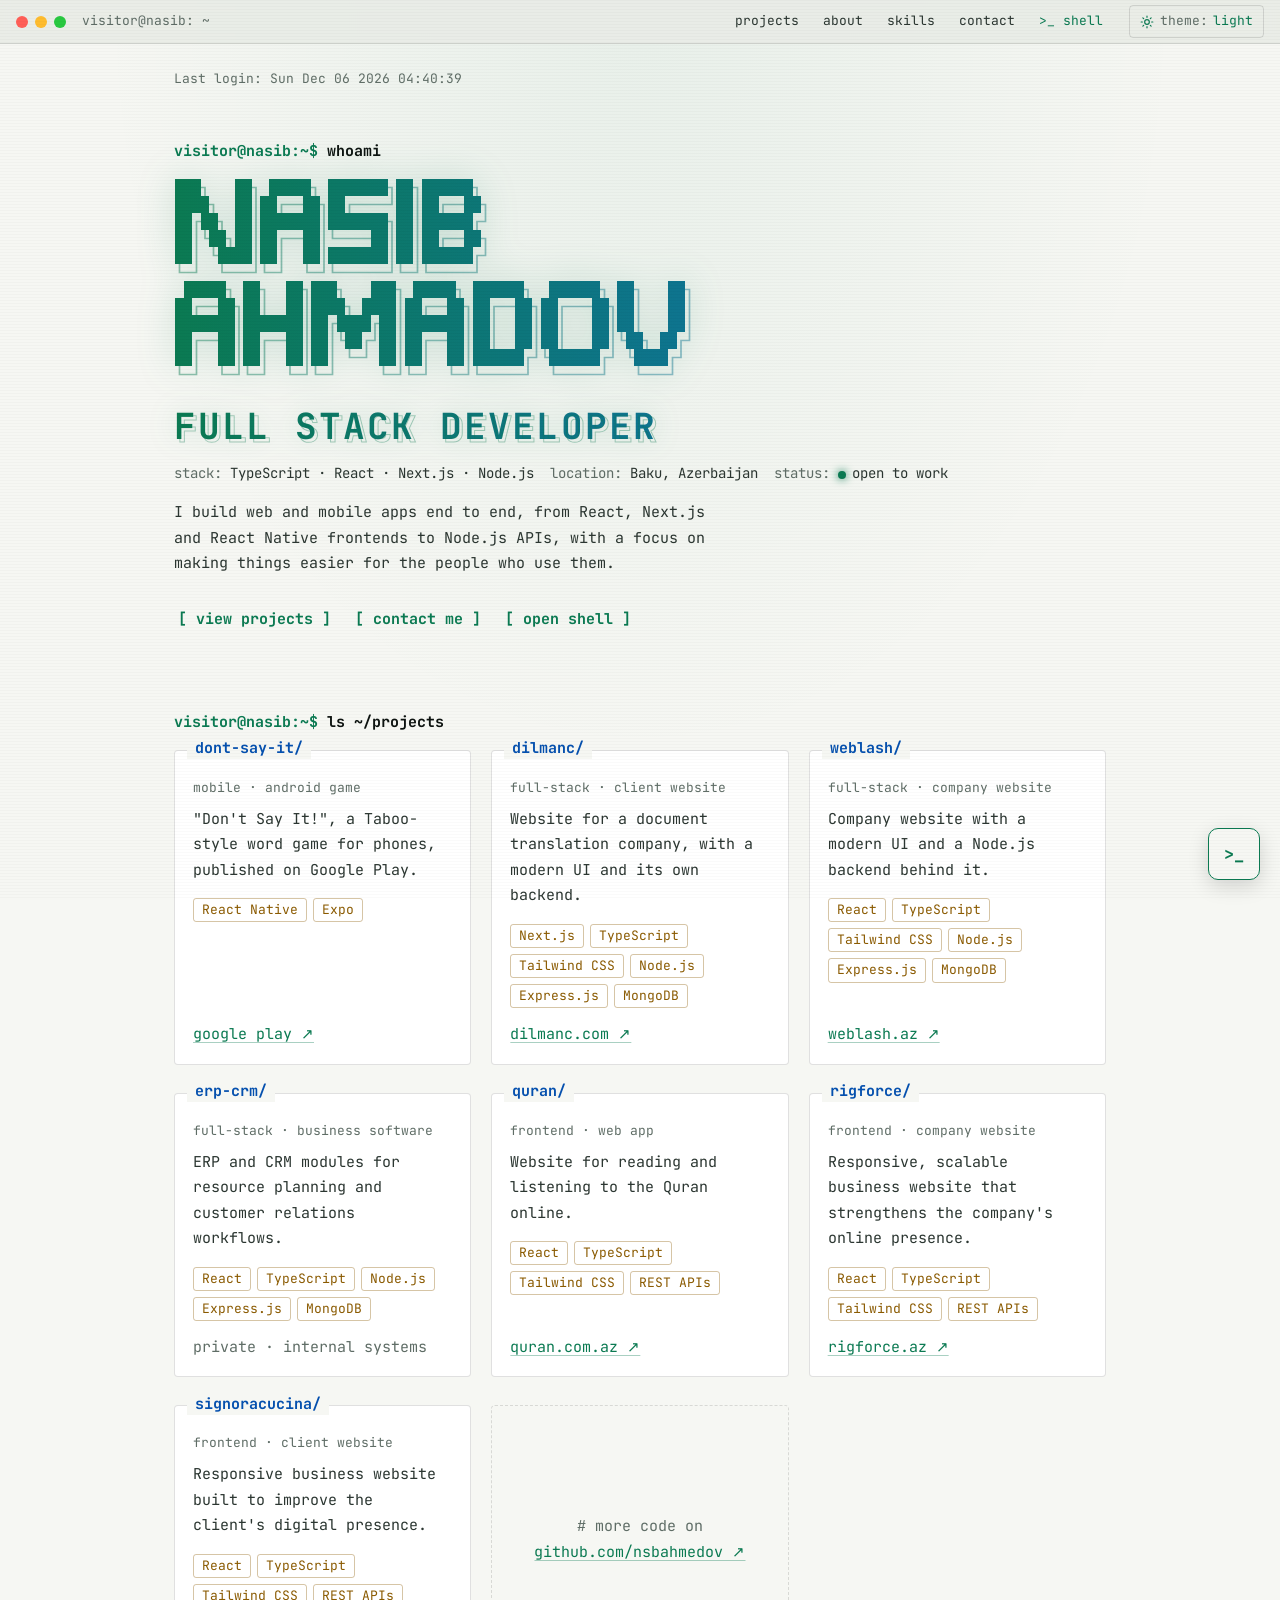
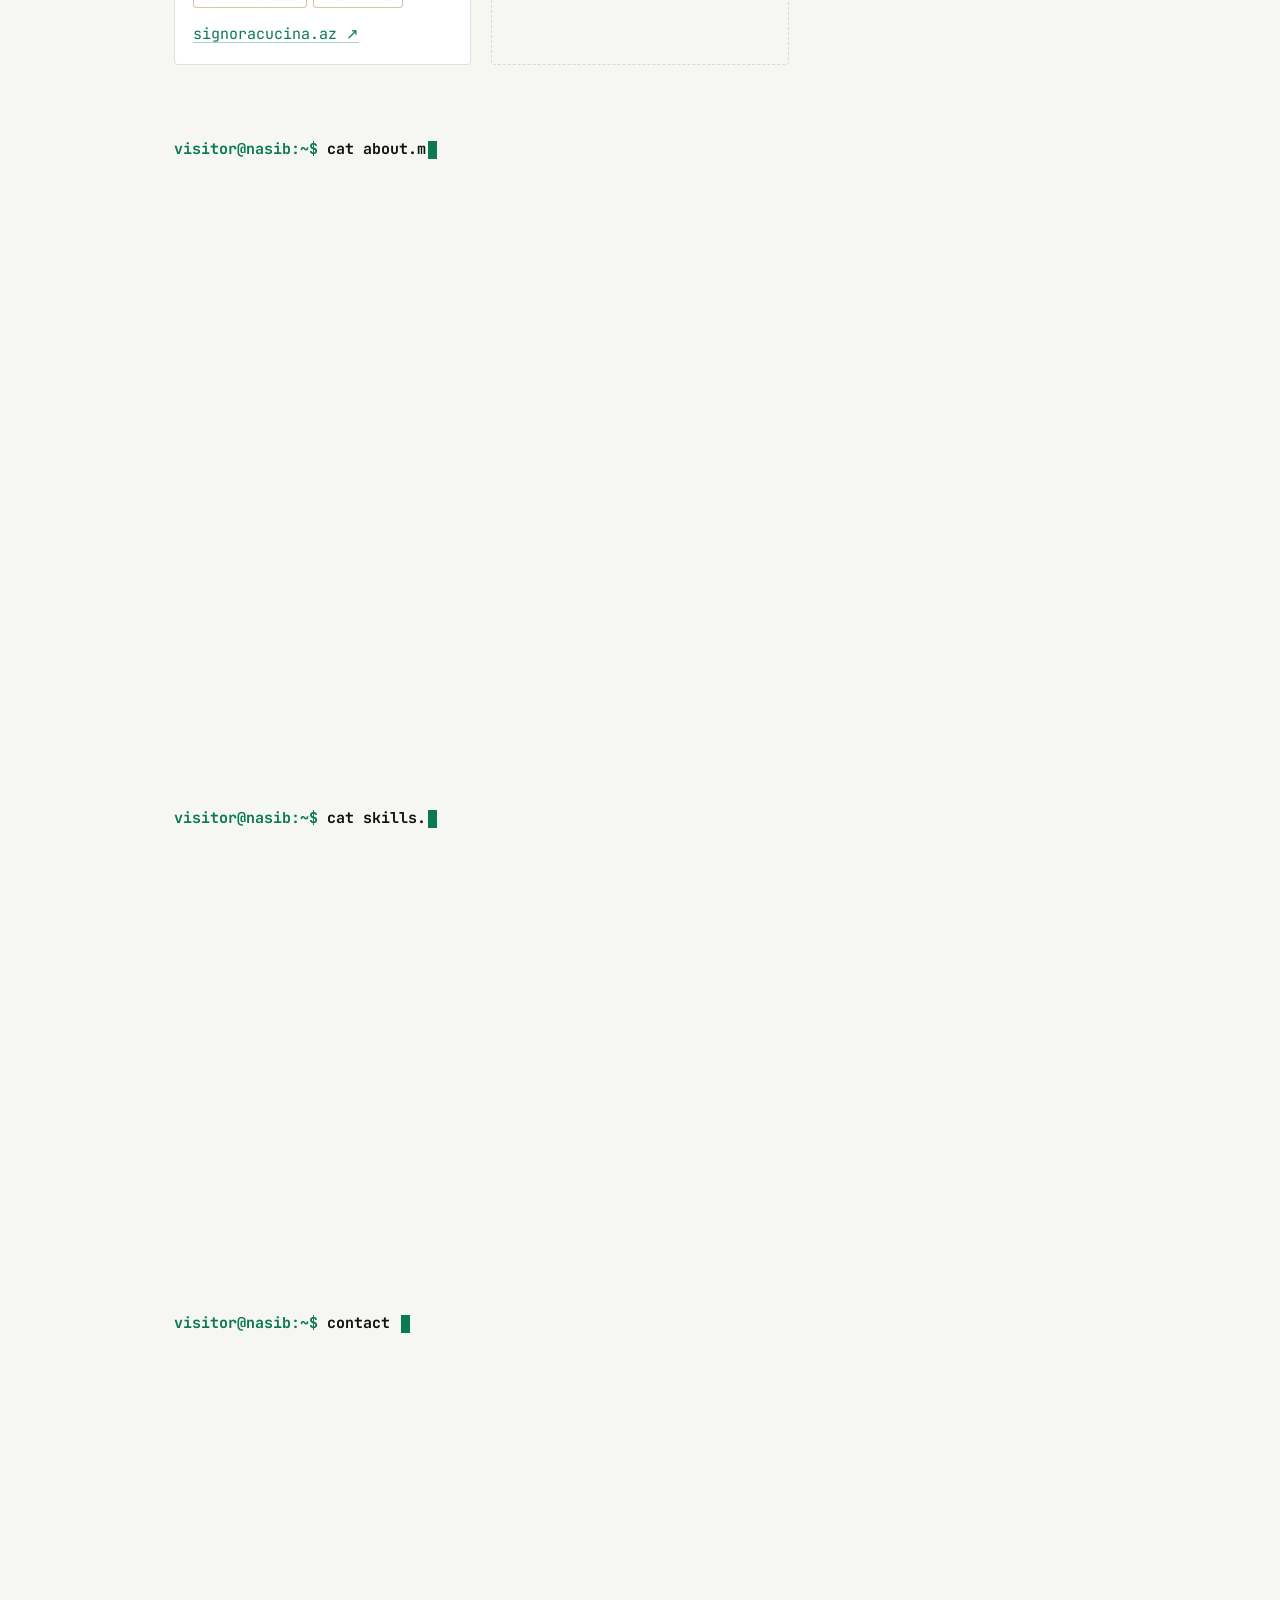
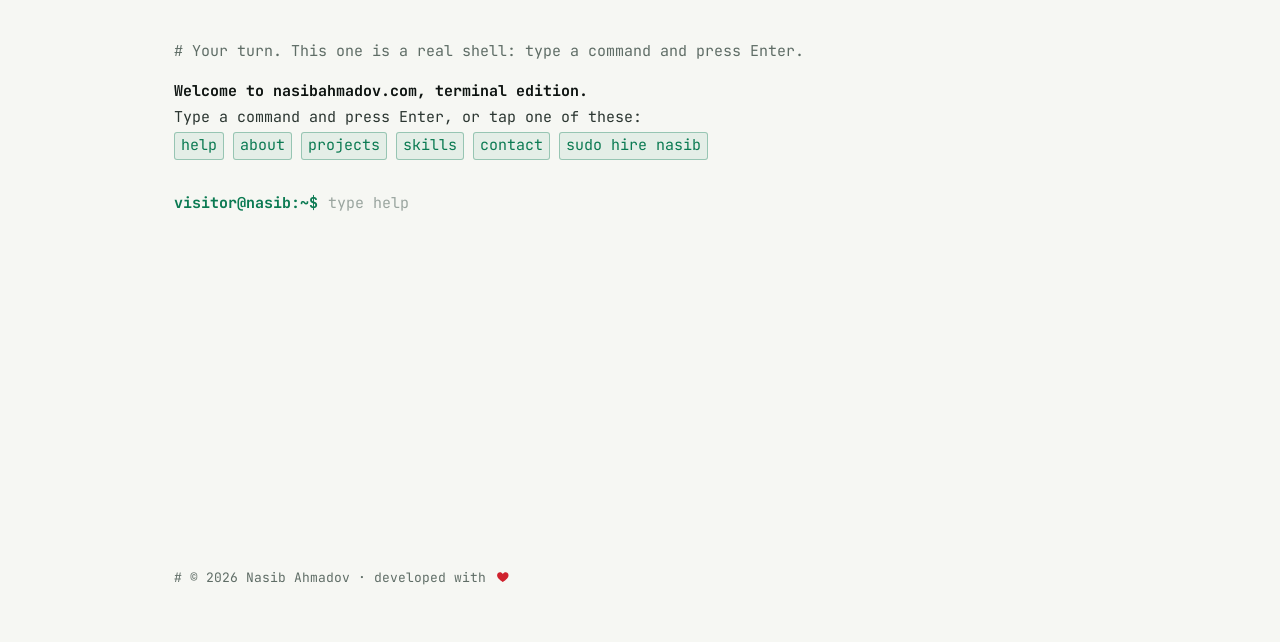
==== commit e2f9c83e: "Put Don't Say It! first with its Google Play link; shorten login line - Don't Say It! is now the fir" ====
--- a/index.html
+++ b/index.html
@@ -58,7 +58,7 @@
 
     <main class="screen" id="main">
 
-        <p class="last-login muted">Last login: <span id="last-login">today</span> on ttys001</p>
+        <p class="last-login muted">Last login: <span id="last-login">today</span></p>
 
         <!-- ! whoami -->
         <section class="block" id="home" data-path="~">
@@ -99,6 +99,18 @@
                 -->
                 <div class="project-grid">
                     <article class="project-card">
+                        <h3>dont-say-it/</h3>
+                        <p class="project-type">mobile · android game</p>
+                        <p>"Don't Say It!", a Taboo-style word game for phones, published on Google Play.</p>
+                        <ul class="tag-list">
+                            <li class="tag">React Native</li>
+                            <li class="tag">Expo</li>
+                        </ul>
+                        <p class="project-links">
+                            <a href="https://play.google.com/store/apps/details?id=com.codeband.nasibahmadov" target="_blank" rel="noopener">google play ↗</a>
+                        </p>
+                    </article>
+                    <article class="project-card">
                         <h3>dilmanc/</h3>
                         <p class="project-type">full-stack · client website</p>
                         <p>Website for a document translation company, with a modern UI and its own backend.</p>
@@ -142,17 +154,6 @@
                             <li class="tag">MongoDB</li>
                         </ul>
                         <p class="project-links muted">private · internal systems</p>
-                    </article>
-                    <article class="project-card">
-                        <h3>dont-say-it/</h3>
-                        <p class="project-type">mobile · android game</p>
-                        <p>"Don't Say It!", a Taboo-style word game for phones, published on Google Play.</p>
-                        <ul class="tag-list">
-                            <li class="tag">React Native</li>
-                            <li class="tag">Expo</li>
-                        </ul>
-                        <!-- TODO: link to the Google Play listing -->
-                        <p class="project-links muted">google play</p>
                     </article>
                     <article class="project-card">
                         <h3>quran/</h3>
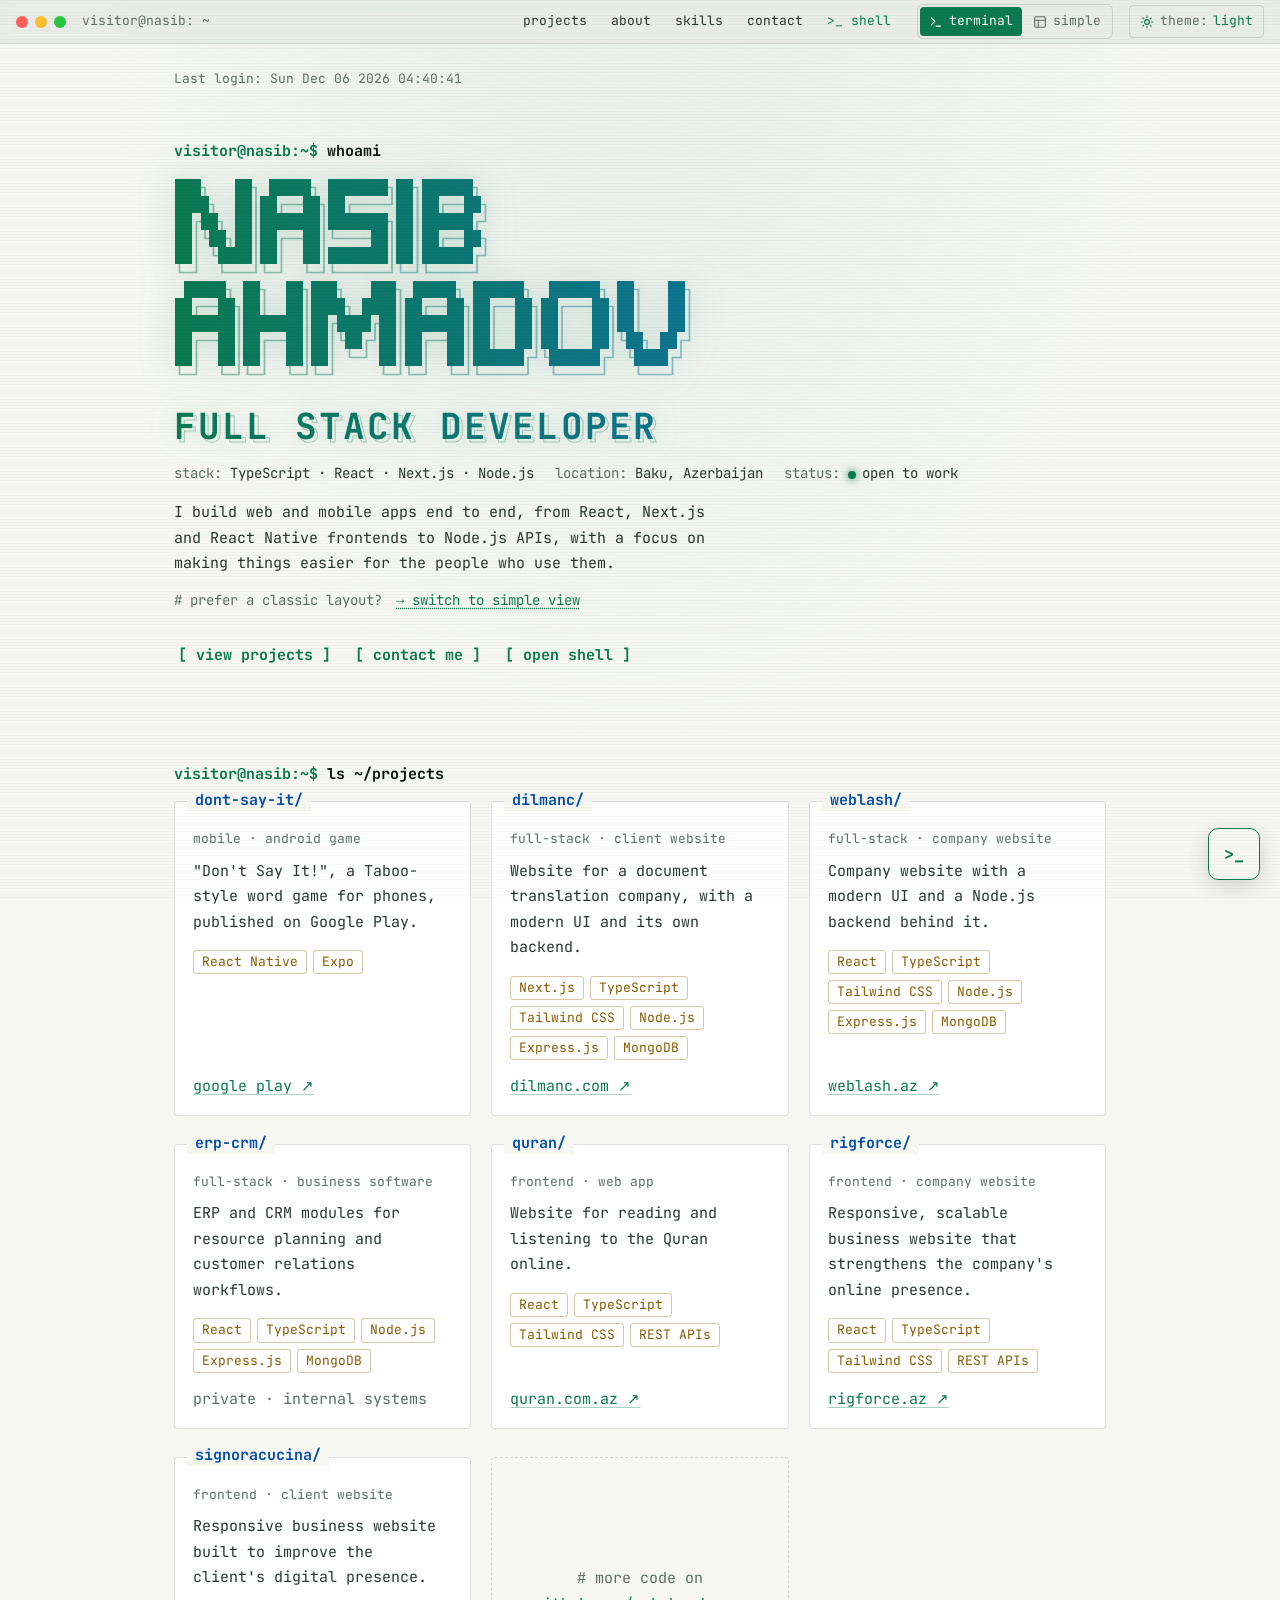
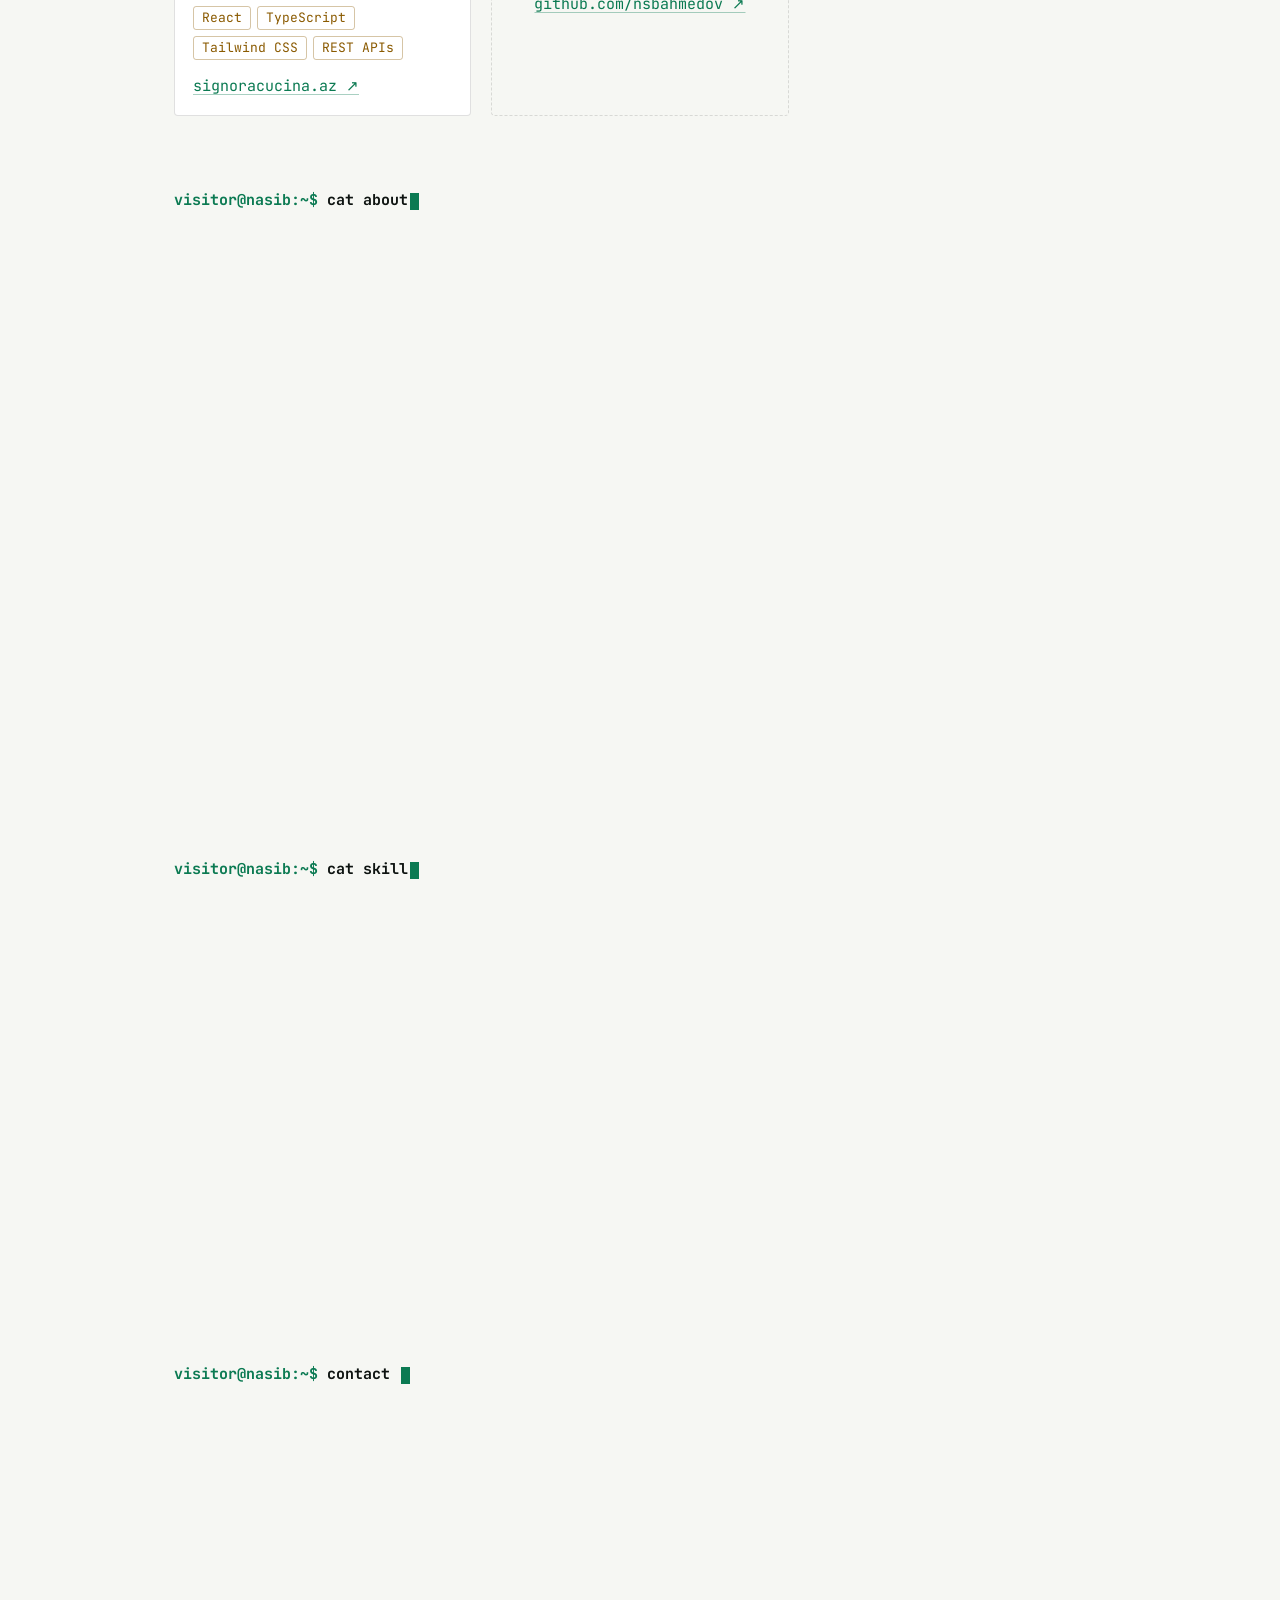
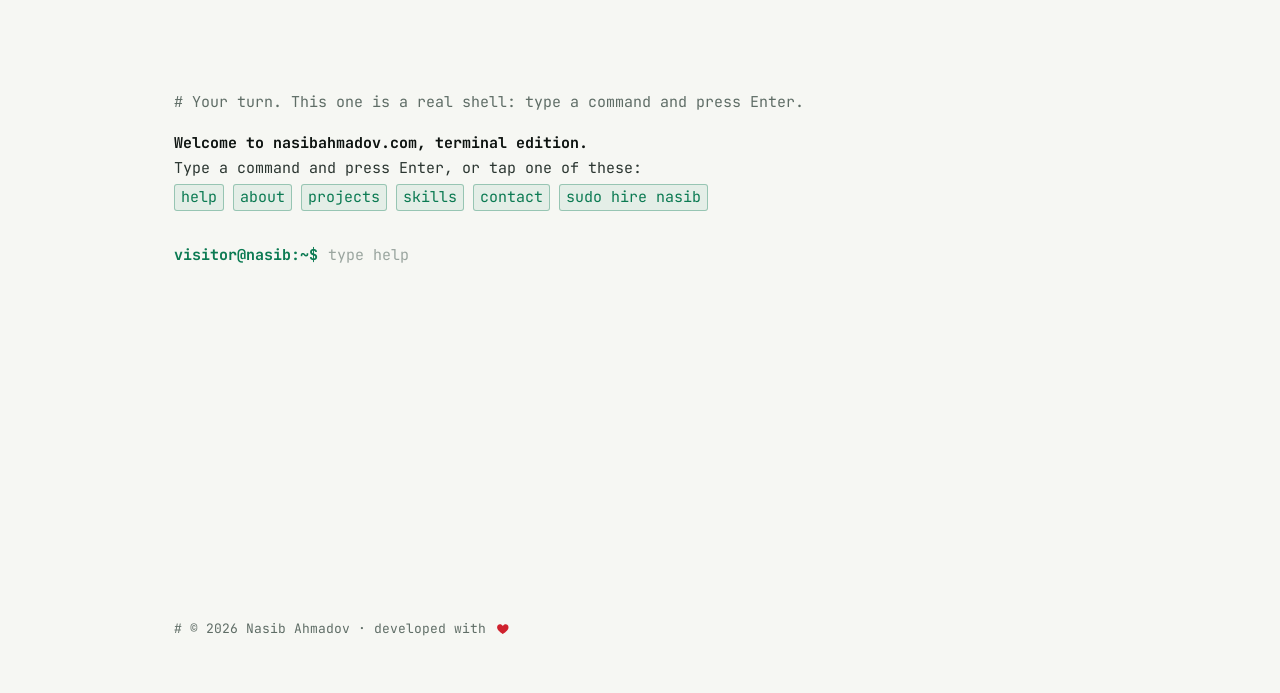
==== commit 876978af: "Add a simple view alongside the terminal view - New layout switch in the title bar (">_ terminal | s" ====
--- a/index.html
+++ b/index.html
@@ -26,6 +26,7 @@
     <link rel="preload" href="assets/fonts/jetbrains-mono/jetbrains-mono-latin-400-normal.woff2" as="font" type="font/woff2" crossorigin>
     <link rel="stylesheet" href="assets/css/style.css">
     <script src="assets/js/theme.js"></script>
+    <script src="assets/js/view.js"></script>
 
     <!-- ! animate commands only when they can be animated; otherwise everything is shown at once -->
     <script>
@@ -49,6 +50,10 @@
             <a href="#contact">contact</a>
             <a href="#shell" class="tab-shell">&gt;_ shell</a>
         </nav>
+        <div class="view-switch" role="group" aria-label="Layout" hidden>
+            <button type="button" data-view-btn="terminal" aria-pressed="true" title="Terminal view"><svg viewBox="0 0 24 24" aria-hidden="true"><polyline points="4 17 10 11 4 5"/><line x1="12" y1="19" x2="20" y2="19"/></svg><span class="view-label">terminal</span></button>
+            <button type="button" data-view-btn="simple" aria-pressed="false" title="Simple view"><svg viewBox="0 0 24 24" aria-hidden="true"><rect x="3" y="3" width="18" height="18" rx="2"/><line x1="3" y1="9" x2="21" y2="9"/><line x1="9" y1="21" x2="9" y2="9"/></svg><span class="view-label">simple</span></button>
+        </div>
         <button type="button" class="theme-toggle" hidden>
             <svg class="icon-moon" viewBox="0 0 24 24" aria-hidden="true"><path d="M21 12.8A9 9 0 1 1 11.2 3a7 7 0 0 0 9.8 9.8z"/></svg>
             <svg class="icon-sun" viewBox="0 0 24 24" aria-hidden="true"><circle cx="12" cy="12" r="4"/><path d="M12 2v2M12 20v2M4.9 4.9l1.4 1.4M17.7 17.7l1.4 1.4M2 12h2M20 12h2M4.9 19.1l1.4-1.4M17.7 6.3l1.4-1.4"/></svg>
@@ -66,18 +71,48 @@
             <div class="out">
                 <div class="banner" aria-hidden="true"></div>
                 <h1 class="hero-title">
-                    <span class="sr-only">Nasib Ahmadov, </span><span class="hero-role" data-text="Full Stack Developer">Full Stack Developer</span>
+                    <span class="hero-name">Nasib Ahmadov<span class="sr-only">, </span></span>
+                    <span class="hero-role" data-text="Full Stack Developer">Full Stack Developer</span>
                 </h1>
-                <p class="hero-meta"><span class="muted">stack:</span> TypeScript · React · Next.js · Node.js &nbsp;<span class="muted">location:</span> Baku, Azerbaijan &nbsp;<span class="muted">status:</span> <span class="status-dot"></span>open to work</p>
+                <p class="hero-meta">
+                    <span class="meta-item meta-stack"><span class="muted">stack:</span> TypeScript · React · Next.js · Node.js</span>
+                    <span class="meta-item"><span class="muted meta-label">location:</span> Baku, Azerbaijan</span>
+                    <span class="meta-item"><span class="muted meta-label">status:</span> <span class="status-dot"></span>open to work</span>
+                </p>
                 <p class="hero-text">
                     I build web and mobile apps end to end, from React, Next.js and React Native
                     frontends to Node.js APIs, with a focus on making things easier for the people who use them.
+                </p>
+                <p class="view-hint" hidden>
+                    <span class="muted"># prefer a classic layout?</span>
+                    <button type="button" class="view-hint-btn" data-view-btn="simple">→ switch to simple view</button>
                 </p>
                 <p class="actions">
                     <a class="term-btn" href="#projects">[ view projects ]</a>
                     <a class="term-btn" href="#contact">[ contact me ]</a>
                     <a class="term-btn" href="#shell">[ open shell ]</a>
                 </p>
+
+                <!-- simple view only: sidebar navigation, CV and social links -->
+                <nav class="side-nav" aria-label="Sections">
+                    <a href="#about"><span class="side-line"></span>About</a>
+                    <a href="#projects"><span class="side-line"></span>Projects</a>
+                    <a href="#skills"><span class="side-line"></span>Skills</a>
+                    <a href="#contact"><span class="side-line"></span>Contact</a>
+                </nav>
+                <div class="side-links">
+                    <a class="cv-btn" href="https://drive.google.com/file/d/1PnJmAqIwhkC_HbkK-8k_IHeqV6cpVeo6/view?usp=sharing" target="_blank" rel="noopener">
+                        <svg viewBox="0 0 24 24" aria-hidden="true"><path d="M21 15v4a2 2 0 0 1-2 2H5a2 2 0 0 1-2-2v-4"/><polyline points="7 10 12 15 17 10"/><line x1="12" y1="15" x2="12" y2="3"/></svg>
+                        Download CV
+                    </a>
+                    <!-- icons: Feather (MIT) -->
+                    <ul class="socials">
+                        <li><a href="https://github.com/nsbahmedov" target="_blank" rel="noopener" aria-label="GitHub"><svg viewBox="0 0 24 24" aria-hidden="true"><path d="M9 19c-5 1.5-5-2.5-7-3m14 6v-3.87a3.37 3.37 0 0 0-.94-2.61c3.14-.35 6.44-1.54 6.44-7A5.44 5.44 0 0 0 20 4.77 5.07 5.07 0 0 0 19.91 1S18.73.65 16 2.48a13.38 13.38 0 0 0-7 0C6.27.65 5.09 1 5.09 1A5.07 5.07 0 0 0 5 4.77a5.44 5.44 0 0 0-1.5 3.78c0 5.42 3.3 6.61 6.44 7A3.37 3.37 0 0 0 9 18.13V22"/></svg></a></li>
+                        <li><a href="https://linkedin.com/in/nasib-ahmadov-web" target="_blank" rel="noopener" aria-label="LinkedIn"><svg viewBox="0 0 24 24" aria-hidden="true"><path d="M16 8a6 6 0 0 1 6 6v7h-4v-7a2 2 0 0 0-2-2 2 2 0 0 0-2 2v7h-4v-7a6 6 0 0 1 6-6z"/><rect x="2" y="9" width="4" height="12"/><circle cx="4" cy="4" r="2"/></svg></a></li>
+                        <li><a href="https://instagram.com/ahmadovnasib" target="_blank" rel="noopener" aria-label="Instagram"><svg viewBox="0 0 24 24" aria-hidden="true"><rect x="2" y="2" width="20" height="20" rx="5"/><path d="M16 11.37A4 4 0 1 1 12.63 8 4 4 0 0 1 16 11.37z"/><line x1="17.5" y1="6.5" x2="17.51" y2="6.5"/></svg></a></li>
+                        <li><a href="mailto:nsbahmedov@gmail.com" aria-label="Email"><svg viewBox="0 0 24 24" aria-hidden="true"><path d="M4 4h16c1.1 0 2 .9 2 2v12c0 1.1-.9 2-2 2H4c-1.1 0-2-.9-2-2V6c0-1.1.9-2 2-2z"/><polyline points="22,6 12,13 2,6"/></svg></a></li>
+                    </ul>
+                </div>
             </div>
         </section>
 
@@ -85,10 +120,10 @@
         <section class="block" id="projects" data-path="~/projects">
             <p class="cmd"><span class="ps1">visitor@nasib:~$</span> <span class="cmd-text">ls ~/projects</span></p>
             <div class="out">
-                <h2 class="sr-only">Projects</h2>
+                <h2 class="sr-only section-title">Projects</h2>
                 <div class="project-filter" id="project-filter" role="status" hidden>
                     <span class="project-filter-text"></span>
-                    <button type="button" class="project-filter-clear">[ show all ]</button>
+                    <button type="button" class="project-filter-clear"><span class="t-only">[ show all ]</span><span class="s-only">Show all</span></button>
                 </div>
                 <!--
                     Each card: folder name, type, one sentence, stack tags, links.
@@ -99,7 +134,7 @@
                 -->
                 <div class="project-grid">
                     <article class="project-card">
-                        <h3>dont-say-it/</h3>
+                        <h3><span class="t-only">dont-say-it/</span><span class="s-only">Don't Say It!</span></h3>
                         <p class="project-type">mobile · android game</p>
                         <p>"Don't Say It!", a Taboo-style word game for phones, published on Google Play.</p>
                         <ul class="tag-list">
@@ -111,7 +146,7 @@
                         </p>
                     </article>
                     <article class="project-card">
-                        <h3>dilmanc/</h3>
+                        <h3><span class="t-only">dilmanc/</span><span class="s-only">Dilmanc</span></h3>
                         <p class="project-type">full-stack · client website</p>
                         <p>Website for a document translation company, with a modern UI and its own backend.</p>
                         <ul class="tag-list">
@@ -127,7 +162,7 @@
                         </p>
                     </article>
                     <article class="project-card">
-                        <h3>weblash/</h3>
+                        <h3><span class="t-only">weblash/</span><span class="s-only">Weblash</span></h3>
                         <p class="project-type">full-stack · company website</p>
                         <p>Company website with a modern UI and a Node.js backend behind it.</p>
                         <ul class="tag-list">
@@ -143,7 +178,7 @@
                         </p>
                     </article>
                     <article class="project-card">
-                        <h3>erp-crm/</h3>
+                        <h3><span class="t-only">erp-crm/</span><span class="s-only">ERP &amp; CRM Systems</span></h3>
                         <p class="project-type">full-stack · business software</p>
                         <p>ERP and CRM modules for resource planning and customer relations workflows.</p>
                         <ul class="tag-list">
@@ -156,7 +191,7 @@
                         <p class="project-links muted">private · internal systems</p>
                     </article>
                     <article class="project-card">
-                        <h3>quran/</h3>
+                        <h3><span class="t-only">quran/</span><span class="s-only">Quran Online</span></h3>
                         <p class="project-type">frontend · web app</p>
                         <p>Website for reading and listening to the Quran online.</p>
                         <ul class="tag-list">
@@ -170,7 +205,7 @@
                         </p>
                     </article>
                     <article class="project-card">
-                        <h3>rigforce/</h3>
+                        <h3><span class="t-only">rigforce/</span><span class="s-only">Rigforce LLC</span></h3>
                         <p class="project-type">frontend · company website</p>
                         <p>Responsive, scalable business website that strengthens the company's online presence.</p>
                         <ul class="tag-list">
@@ -184,7 +219,7 @@
                         </p>
                     </article>
                     <article class="project-card">
-                        <h3>signoracucina/</h3>
+                        <h3><span class="t-only">signoracucina/</span><span class="s-only">Signoracucina</span></h3>
                         <p class="project-type">frontend · client website</p>
                         <p>Responsive business website built to improve the client's digital presence.</p>
                         <ul class="tag-list">
@@ -198,7 +233,7 @@
                         </p>
                     </article>
                     <div class="project-card project-more">
-                        <p class="muted"># more code on</p>
+                        <p class="muted"><span class="t-only"># </span>more code on</p>
                         <p><a href="https://github.com/nsbahmedov" target="_blank" rel="noopener">github.com/nsbahmedov ↗</a></p>
                     </div>
                 </div>
@@ -209,7 +244,7 @@
         <section class="block" id="about" data-path="~/about">
             <p class="cmd"><span class="ps1">visitor@nasib:~$</span> <span class="cmd-text">cat about.md</span></p>
             <div class="out prose">
-                <h2><span class="md-mark">#</span> About</h2>
+                <h2 class="section-title"><span class="md-mark"># </span>About</h2>
                 <p>
                     Hi! I'm Nasib, a motivated and curious developer who enjoys solving problems and
                     building things that make life easier for people.
@@ -225,13 +260,13 @@
                     team move forward.
                 </p>
 
-                <h3><span class="md-mark">##</span> Education</h3>
+                <h3><span class="md-mark">## </span>Education</h3>
                 <ul class="md-list education">
                     <li><strong>MBA</strong>, Azerbaijan State University of Economics (UNEC) <span class="muted">· 2020 – 2022</span></li>
                     <li><strong>Bachelor's, Public Administration</strong>, Baku Engineering University (BEU) <span class="muted">· 2015 – 2020</span></li>
                 </ul>
 
-                <h3><span class="md-mark">##</span> Languages</h3>
+                <h3><span class="md-mark">## </span>Languages</h3>
                 <ul class="md-list languages">
                     <li><strong>Azerbaijani</strong>, native</li>
                     <li><strong>English</strong>, fluent (professional)</li>
@@ -244,19 +279,19 @@
         <section class="block" id="skills" data-path="~/skills">
             <p class="cmd"><span class="ps1">visitor@nasib:~$</span> <span class="cmd-text">cat skills.json</span></p>
             <div class="out">
-                <h2 class="sr-only">Skills</h2>
-                <p class="muted" id="skills-hint" hidden>// click a skill to see the projects that use it</p>
+                <h2 class="sr-only section-title">Skills</h2>
+                <p class="muted" id="skills-hint" hidden><span class="t-only">// </span>click a skill to see the projects that use it</p>
 <pre class="json"><span class="jl">{</span>
-  <span class="jl jl-in"><span class="json-key">"frontend"</span>:  [<span class="skill">HTML5</span>, <span class="skill">CSS3</span>, <span class="skill">SASS</span>, <span class="skill">JavaScript</span>, <span class="skill">TypeScript</span>,
+  <span class="jl jl-in"><span class="json-key" data-label="Frontend">"frontend"</span>:  [<span class="skill">HTML5</span>, <span class="skill">CSS3</span>, <span class="skill">SASS</span>, <span class="skill">JavaScript</span>, <span class="skill">TypeScript</span>,
                 <span class="skill">React.js</span>, <span class="skill">Next.js</span>, <span class="skill">Redux Toolkit</span>, <span class="skill">Zustand</span>,
                 <span class="skill">TanStack Query</span>, <span class="skill">Zod</span>, <span class="skill">Tailwind CSS</span>,
                 <span class="skill">Ant Design</span>, <span class="skill">Material UI</span>],</span>
-  <span class="jl jl-in"><span class="json-key">"mobile"</span>:    [<span class="skill">React Native</span>, <span class="skill">Expo</span>],</span>
-  <span class="jl jl-in"><span class="json-key">"backend"</span>:   [<span class="skill">Node.js</span>, <span class="skill">Express.js</span>, <span class="skill">JWT</span>, <span class="skill">Mongoose</span>, <span class="skill">Prisma</span>, <span class="skill">Sequelize</span>],</span>
-  <span class="jl jl-in"><span class="json-key">"databases"</span>: [<span class="skill">MongoDB</span>, <span class="skill">MySQL</span>, <span class="skill">PostgreSQL</span>],</span>
-  <span class="jl jl-in"><span class="json-key">"apis"</span>:      [<span class="skill">REST APIs</span>, <span class="skill">Swagger / OpenAPI</span>, <span class="skill">Postman</span>],</span>
-  <span class="jl jl-in"><span class="json-key">"tools"</span>:     [<span class="skill">Git (GitHub, GitLab)</span>, <span class="skill">CI/CD</span>, <span class="skill">Figma</span>],</span>
-  <span class="jl jl-in"><span class="json-key">"learning"</span>:  <span class="json-bool">true</span></span>
+  <span class="jl jl-in"><span class="json-key" data-label="Mobile">"mobile"</span>:    [<span class="skill">React Native</span>, <span class="skill">Expo</span>],</span>
+  <span class="jl jl-in"><span class="json-key" data-label="Backend">"backend"</span>:   [<span class="skill">Node.js</span>, <span class="skill">Express.js</span>, <span class="skill">JWT</span>, <span class="skill">Mongoose</span>, <span class="skill">Prisma</span>, <span class="skill">Sequelize</span>],</span>
+  <span class="jl jl-in"><span class="json-key" data-label="Databases">"databases"</span>: [<span class="skill">MongoDB</span>, <span class="skill">MySQL</span>, <span class="skill">PostgreSQL</span>],</span>
+  <span class="jl jl-in"><span class="json-key" data-label="APIs">"apis"</span>:      [<span class="skill">REST APIs</span>, <span class="skill">Swagger / OpenAPI</span>, <span class="skill">Postman</span>],</span>
+  <span class="jl jl-in"><span class="json-key" data-label="Tools">"tools"</span>:     [<span class="skill">Git (GitHub, GitLab)</span>, <span class="skill">CI/CD</span>, <span class="skill">Figma</span>],</span>
+  <span class="jl jl-in jl-learning"><span class="json-key">"learning"</span>:  <span class="json-bool">true</span></span>
 <span class="jl">}</span></pre>
             </div>
         </section>
@@ -265,13 +300,13 @@
         <section class="block" id="contact" data-path="~/contact">
             <p class="cmd"><span class="ps1">visitor@nasib:~$</span> <span class="cmd-text">contact --all</span></p>
             <div class="out">
-                <h2 class="sr-only">Contact</h2>
+                <h2 class="sr-only section-title">Contact</h2>
                 <dl class="contact-list">
                     <dt>email</dt>
                     <dd><a href="mailto:nsbahmedov@gmail.com">nsbahmedov@gmail.com</a></dd>
-                    <dt>github</dt>
+                    <dt><span class="t-only">github</span><span class="s-only">GitHub</span></dt>
                     <dd><a href="https://github.com/nsbahmedov" target="_blank" rel="noopener">github.com/nsbahmedov ↗</a></dd>
-                    <dt>linkedin</dt>
+                    <dt><span class="t-only">linkedin</span><span class="s-only">LinkedIn</span></dt>
                     <dd><a href="https://linkedin.com/in/nasib-ahmadov-web" target="_blank" rel="noopener">linkedin.com/in/nasib-ahmadov-web ↗</a></dd>
                     <dt>instagram</dt>
                     <dd><a href="https://instagram.com/ahmadovnasib" target="_blank" rel="noopener">instagram.com/ahmadovnasib ↗</a></dd>
@@ -302,7 +337,7 @@
     </main>
 
     <footer class="screen footer muted">
-        <p># © <span id="year">2026</span> Nasib Ahmadov · developed with <svg class="heart" viewBox="0 0 24 24" role="img" aria-label="love"><path d="M12 21s-7.5-4.6-9.6-9.3C.9 8.4 2.8 4.5 6.6 4.1c2.2-.2 4 .9 5.4 2.8 1.4-1.9 3.2-3 5.4-2.8 3.8.4 5.7 4.3 4.2 7.6C19.5 16.4 12 21 12 21z"/></svg></p>
+        <p><span class="t-only"># </span>© <span id="year">2026</span> Nasib Ahmadov · developed with <svg class="heart" viewBox="0 0 24 24" role="img" aria-label="love"><path d="M12 21s-7.5-4.6-9.6-9.3C.9 8.4 2.8 4.5 6.6 4.1c2.2-.2 4 .9 5.4 2.8 1.4-1.9 3.2-3 5.4-2.8 3.8.4 5.7 4.3 4.2 7.6C19.5 16.4 12 21 12 21z"/></svg></p>
     </footer>
 
     <!-- ! script files -->
--- a/assets/css/style.css
+++ b/assets/css/style.css
@@ -13,6 +13,16 @@
     font-weight: 700;
     font-display: swap;
     src: url("../fonts/jetbrains-mono/jetbrains-mono-latin-700-normal.woff2") format("woff2");
+}
+
+/* ! font for the simple view: Inter (SIL Open Font License, see assets/fonts/inter/OFL.txt).
+   Browsers only download it when text actually uses it, so the terminal view never loads it. */
+@font-face {
+    font-family: "Inter";
+    font-style: normal;
+    font-weight: 100 900;
+    font-display: swap;
+    src: url("../fonts/inter/inter-latin-wght-normal.woff2") format("woff2");
 }
 
 /* ! theme */
@@ -46,6 +56,7 @@
     --banner-from: #42dca3;
     --banner-to: #3bc4d8;
     --mono: "JetBrains Mono", SFMono-Regular, Menlo, Consolas, "Liberation Mono", monospace;
+    --sans: "Inter", system-ui, -apple-system, "Segoe UI", Roboto, "Helvetica Neue", Arial, sans-serif;
     color-scheme: dark;
 }
 
@@ -1114,3 +1125,694 @@
 .bug-home {
     margin-top: 20px;
 }
+
+/* ======================================================================
+   ! layout switch: terminal view (default) and simple view
+   ====================================================================== */
+
+/* elements that belong to one view only */
+.s-only,
+.side-nav,
+.side-links {
+    display: none;
+}
+
+/* in the terminal view the name is in the ASCII banner; the h1 keeps it for screen readers */
+.hero-name {
+    position: absolute;
+    width: 1px;
+    height: 1px;
+    padding: 0;
+    margin: -1px;
+    overflow: hidden;
+    clip: rect(0, 0, 0, 0);
+    white-space: nowrap;
+    border: 0;
+}
+
+.meta-item {
+    margin-right: 1.6ch;
+}
+
+/* ! the switch, in the title bar */
+.view-switch {
+    display: flex;
+    flex-shrink: 0;
+    gap: 2px;
+    padding: 2px;
+    border: 1px solid var(--line);
+    border-radius: 6px;
+}
+
+.view-switch button {
+    display: flex;
+    align-items: center;
+    gap: 6px;
+    padding: 3px 9px;
+    font: inherit;
+    font-size: 13px;
+    color: var(--muted);
+    background: none;
+    border: 0;
+    border-radius: 4px;
+    cursor: pointer;
+    transition: color 0.15s ease-in-out, background-color 0.15s ease-in-out;
+}
+
+.view-switch button:hover {
+    color: var(--bright);
+}
+
+.view-switch button[aria-pressed="true"] {
+    color: var(--on-accent);
+    background: var(--accent);
+}
+
+.view-switch svg {
+    width: 14px;
+    height: 14px;
+    fill: none;
+    stroke: currentColor;
+    stroke-width: 2;
+    stroke-linecap: round;
+    stroke-linejoin: round;
+}
+
+@media (max-width: 720px) {
+    .view-label {
+        display: none;
+    }
+
+    .view-switch button {
+        padding: 5px 8px;
+    }
+}
+
+/* ! the hint under the intro (terminal view) */
+.view-hint {
+    margin: -4px 0 0;
+    font-size: 14px;
+}
+
+.view-hint-btn {
+    padding: 1px 6px;
+    font: inherit;
+    color: var(--accent);
+    background: none;
+    border: 0;
+    border-radius: 3px;
+    cursor: pointer;
+    text-decoration: underline dotted;
+    text-underline-offset: 3px;
+}
+
+.view-hint-btn:hover,
+.view-hint-btn:focus-visible {
+    color: var(--on-accent);
+    background: var(--accent);
+    text-decoration: none;
+}
+
+/* glows twice once the opening command has typed out, then stays calm */
+.reveal-ready #home.is-done .view-hint-btn {
+    animation: hint-glow 1.2s ease-in-out 0.5s 2;
+}
+
+@keyframes hint-glow {
+    50% {
+        background: var(--accent-soft);
+        box-shadow: 0 0 0 4px var(--accent-soft), 0 0 20px var(--accent-glow);
+    }
+}
+
+/* ======================================================================
+   ! simple view
+   ====================================================================== */
+
+:root[data-view="simple"] {
+    scroll-padding-top: 64px;
+}
+
+:root[data-view="simple"] body {
+    font-family: var(--sans);
+    font-size: 16px;
+    line-height: 1.65;
+}
+
+/* no scanlines, prompts, banner, shell or terminal-only marks */
+:root[data-view="simple"] body::after,
+:root[data-view="simple"] .t-only,
+:root[data-view="simple"] .last-login,
+:root[data-view="simple"] .cmd,
+:root[data-view="simple"] .banner,
+:root[data-view="simple"] .actions,
+:root[data-view="simple"] .view-hint,
+:root[data-view="simple"] .shell,
+:root[data-view="simple"] .term-launch,
+:root[data-view="simple"] .titlebar-dots,
+:root[data-view="simple"] .titlebar-title,
+:root[data-view="simple"] .md-mark,
+:root[data-view="simple"] .jl-learning,
+:root[data-view="simple"] .meta-stack,
+:root[data-view="simple"] .meta-label,
+:root[data-view="simple"] .theme-key {
+    display: none !important;
+}
+
+:root[data-view="simple"] .s-only {
+    display: inline;
+}
+
+/* output is always shown: no typing animation in this view */
+:root[data-view="simple"] .block .out {
+    opacity: 1;
+    transform: none;
+}
+
+:root[data-view="simple"] .block {
+    padding: 0 0 72px;
+}
+
+/* ! header: a full-width bar on small screens, a floating control pill on wide ones */
+:root[data-view="simple"] .titlebar {
+    height: 56px;
+    font-family: var(--sans);
+}
+
+:root[data-view="simple"] .titlebar-tabs a,
+:root[data-view="simple"] .view-switch button,
+:root[data-view="simple"] .theme-toggle {
+    font-family: var(--sans);
+    font-weight: 500;
+}
+
+:root[data-view="simple"] .titlebar-tabs a {
+    text-transform: capitalize;
+}
+
+:root[data-view="simple"] .theme-value {
+    margin-left: 0;
+}
+
+/* ! intro */
+:root[data-view="simple"] #home {
+    padding: 48px 0 56px;
+}
+
+:root[data-view="simple"] .hero-title {
+    margin-bottom: 16px;
+}
+
+:root[data-view="simple"] .hero-name {
+    position: static;
+    display: block;
+    width: auto;
+    height: auto;
+    margin: 0;
+    overflow: visible;
+    clip: auto;
+    white-space: normal;
+    font-size: clamp(38px, 5vw, 54px);
+    font-weight: 800;
+    line-height: 1.08;
+    letter-spacing: -0.025em;
+    color: var(--bright);
+}
+
+:root[data-view="simple"] .hero-role {
+    display: block;
+    margin-top: 12px;
+    font-size: clamp(19px, 2.2vw, 22px);
+    font-weight: 600;
+    letter-spacing: 0;
+    text-transform: none;
+    color: var(--accent);
+    background: none;
+    -webkit-text-fill-color: currentColor;
+    filter: none;
+}
+
+:root[data-view="simple"] .hero-role::before {
+    display: none;
+}
+
+:root[data-view="simple"] .hero-text {
+    max-width: 36ch;
+    font-size: 17px;
+}
+
+:root[data-view="simple"] .hero-meta {
+    display: flex;
+    flex-wrap: wrap;
+    gap: 6px 20px;
+    font-size: 14px;
+    color: var(--muted);
+}
+
+:root[data-view="simple"] .meta-item {
+    margin: 0;
+}
+
+:root[data-view="simple"] .side-links {
+    display: flex;
+    flex-wrap: wrap;
+    align-items: center;
+    gap: 16px 26px;
+    margin-top: 28px;
+}
+
+:root[data-view="simple"] .cv-btn {
+    display: inline-flex;
+    align-items: center;
+    gap: 8px;
+    padding: 11px 20px;
+    font-size: 15px;
+    font-weight: 600;
+    color: var(--on-accent);
+    text-decoration: none;
+    background: var(--accent);
+    border-radius: 8px;
+    box-shadow: 0 8px 24px var(--accent-glow);
+    transition: transform 0.15s ease-in-out, box-shadow 0.15s ease-in-out;
+}
+
+:root[data-view="simple"] .cv-btn:hover {
+    color: var(--on-accent);
+    transform: translateY(-2px);
+    box-shadow: 0 12px 28px var(--accent-glow);
+}
+
+:root[data-view="simple"] .cv-btn svg,
+:root[data-view="simple"] .socials svg {
+    fill: none;
+    stroke: currentColor;
+    stroke-width: 2;
+    stroke-linecap: round;
+    stroke-linejoin: round;
+}
+
+:root[data-view="simple"] .cv-btn svg {
+    width: 18px;
+    height: 18px;
+}
+
+:root[data-view="simple"] .socials {
+    display: flex;
+    gap: 20px;
+    padding: 0;
+    margin: 0;
+    list-style: none;
+}
+
+:root[data-view="simple"] .socials a {
+    display: block;
+    color: var(--muted);
+    transition: color 0.15s ease-in-out, transform 0.15s ease-in-out;
+}
+
+:root[data-view="simple"] .socials a:hover {
+    color: var(--bright);
+    transform: translateY(-2px);
+}
+
+:root[data-view="simple"] .socials svg {
+    display: block;
+    width: 22px;
+    height: 22px;
+}
+
+/* ! section titles: stick under the header while scrolling on small screens */
+:root[data-view="simple"] .section-title {
+    position: sticky;
+    top: 56px;
+    z-index: 5;
+    width: auto;
+    height: auto;
+    padding: 14px 16px;
+    margin: 0 -16px 16px;
+    overflow: visible;
+    clip: auto;
+    white-space: normal;
+    font-size: 13px;
+    font-weight: 700;
+    letter-spacing: 0.14em;
+    text-transform: uppercase;
+    color: var(--bright);
+    background: var(--bar-glass);
+    backdrop-filter: blur(6px);
+}
+
+/* ! about */
+:root[data-view="simple"] .prose {
+    max-width: none;
+}
+
+:root[data-view="simple"] .prose h3 {
+    margin: 32px 0 10px;
+    font-size: 13px;
+    letter-spacing: 0.14em;
+    text-transform: uppercase;
+}
+
+:root[data-view="simple"] .md-list li {
+    margin-bottom: 6px;
+}
+
+:root[data-view="simple"] .md-list li::before {
+    content: none;
+}
+
+/* ! projects: a list of cards; hovering one lights it up and fades the rest */
+:root[data-view="simple"] .project-filter {
+    font-size: 14px;
+    font-weight: 500;
+}
+
+:root[data-view="simple"] .project-filter-clear {
+    padding: 2px 12px;
+    font-family: var(--sans);
+    font-size: 13px;
+    border: 1px solid var(--line);
+    border-radius: 999px;
+}
+
+:root[data-view="simple"] .project-grid {
+    grid-template-columns: 1fr;
+    gap: 6px;
+    margin: 0 0 8px;
+}
+
+:root[data-view="simple"] .project-card {
+    padding: 20px 24px;
+    margin: 0 -24px;
+    background: transparent;
+    border: 1px solid transparent;
+    border-radius: 12px;
+    transition: background-color 0.2s ease, border-color 0.2s ease, box-shadow 0.2s ease, opacity 0.2s ease;
+}
+
+:root[data-view="simple"] .project-card h3 {
+    position: static;
+    padding: 0;
+    margin-bottom: 2px;
+    font-size: 18px;
+    font-weight: 650;
+    color: var(--bright);
+    background: none;
+    transition: color 0.2s ease;
+}
+
+:root[data-view="simple"] .project-type {
+    margin-bottom: 10px;
+    font-family: var(--mono);
+    font-size: 12px;
+    letter-spacing: 0.04em;
+    text-transform: uppercase;
+}
+
+:root[data-view="simple"] .tag-list {
+    gap: 8px;
+}
+
+:root[data-view="simple"] .tag {
+    padding: 3px 11px;
+    font-size: 12px;
+    font-weight: 500;
+    color: var(--accent);
+    background: var(--accent-soft);
+    border: 0;
+    border-radius: 999px;
+}
+
+:root[data-view="simple"] .project-links a {
+    font-weight: 600;
+    text-decoration: none;
+}
+
+/* the whole card opens the project's main link */
+:root[data-view="simple"] .project-links a:first-child::after {
+    content: "";
+    position: absolute;
+    inset: 0;
+    border-radius: inherit;
+}
+
+:root[data-view="simple"] .project-more {
+    flex-direction: row;
+    justify-content: flex-start;
+    gap: 6px;
+    padding: 8px 0 0;
+    margin: 0;
+    border: 0;
+}
+
+@media (hover: hover) {
+    :root[data-view="simple"] .project-card:not(.project-more):hover {
+        background: var(--bg-raised);
+        border-color: var(--line);
+        box-shadow: 0 12px 32px var(--shadow);
+    }
+
+    :root[data-view="simple"] .project-card:not(.project-more):hover h3 {
+        color: var(--accent);
+    }
+
+    :root[data-view="simple"] .project-grid:hover .project-card:not(:hover):not(.project-more) {
+        opacity: 0.5;
+    }
+}
+
+/* ! skills: the JSON becomes labelled groups of chips */
+:root[data-view="simple"] .json {
+    padding: 0;
+    font-family: var(--sans);
+    font-size: 0;
+    white-space: normal;
+    background: none;
+    border: 0;
+}
+
+:root[data-view="simple"] .jl {
+    display: none;
+}
+
+:root[data-view="simple"] .jl-in {
+    display: block;
+    padding: 0;
+    margin-bottom: 22px;
+    font-size: 0;
+    text-indent: 0;
+}
+
+:root[data-view="simple"] .json-key {
+    display: block;
+    margin-bottom: 10px;
+    font-size: 0;
+}
+
+:root[data-view="simple"] .json-key::before {
+    content: attr(data-label);
+    font-size: 13px;
+    font-weight: 700;
+    letter-spacing: 0.14em;
+    text-transform: uppercase;
+    color: var(--bright);
+}
+
+:root[data-view="simple"] .skill {
+    display: inline-block;
+    margin: 0 8px 8px 0;
+    font-size: 14px;
+    vertical-align: top;
+}
+
+:root[data-view="simple"] .skill::before,
+:root[data-view="simple"] .skill::after {
+    content: none;
+}
+
+:root[data-view="simple"] .skill-btn {
+    padding: 5px 13px;
+    font-family: var(--sans);
+    color: var(--text);
+    background: var(--bg-raised);
+    border: 1px solid var(--line);
+    border-radius: 999px;
+    transition: color 0.15s ease, background-color 0.15s ease, border-color 0.15s ease;
+}
+
+:root[data-view="simple"] .skill-btn:hover,
+:root[data-view="simple"] .skill-btn:focus-visible,
+:root[data-view="simple"] .skill-btn[aria-pressed="true"] {
+    color: var(--on-accent);
+    background: var(--accent);
+    border-color: var(--accent);
+}
+
+/* ! contact */
+:root[data-view="simple"] .contact-list {
+    gap: 10px 32px;
+}
+
+:root[data-view="simple"] .contact-list dt {
+    font-size: 14px;
+    color: var(--muted);
+    text-transform: capitalize;
+}
+
+:root[data-view="simple"] .contact-list a {
+    color: var(--bright);
+    text-decoration-color: var(--line);
+}
+
+:root[data-view="simple"] .contact-list a:hover {
+    color: var(--accent);
+    text-decoration-color: var(--accent);
+}
+
+:root[data-view="simple"] .ok {
+    font-weight: 600;
+}
+
+/* ! wide screens: two columns, the intro stays put on the left */
+@media (min-width: 1024px) {
+    :root[data-view="simple"] {
+        scroll-padding-top: 32px;
+    }
+
+    :root[data-view="simple"] .titlebar {
+        position: fixed;
+        top: 16px;
+        right: 20px;
+        height: auto;
+        padding: 6px;
+        gap: 6px;
+        background: var(--bar-glass);
+        border: 1px solid var(--line);
+        border-radius: 10px;
+        box-shadow: 0 8px 24px var(--shadow);
+    }
+
+    :root[data-view="simple"] .titlebar-tabs {
+        display: none;
+    }
+
+    :root[data-view="simple"] .screen,
+    :root[data-view="simple"] .footer {
+        display: grid;
+        grid-template-columns: minmax(0, 5fr) minmax(0, 7fr);
+        column-gap: 80px;
+        max-width: 1240px;
+        padding: 0 56px;
+    }
+
+    :root[data-view="simple"] #home {
+        position: sticky;
+        top: 0;
+        grid-row: 1 / span 8;
+        grid-column: 1;
+        align-self: start;
+        display: flex;
+        flex-direction: column;
+        height: 100vh;
+        padding: 96px 0 56px;
+    }
+
+    :root[data-view="simple"] #home .out {
+        display: flex;
+        flex-direction: column;
+        flex-grow: 1;
+    }
+
+    :root[data-view="simple"] .block:not(#home) {
+        grid-column: 2;
+    }
+
+    :root[data-view="simple"] #about {
+        order: -1;
+        padding-top: 96px;
+    }
+
+    :root[data-view="simple"] .side-nav {
+        display: flex;
+        flex-direction: column;
+        align-items: flex-start;
+        margin-top: 40px;
+    }
+
+    :root[data-view="simple"] .side-nav a {
+        display: flex;
+        align-items: center;
+        gap: 16px;
+        padding: 9px 0;
+        font-size: 12px;
+        font-weight: 700;
+        letter-spacing: 0.16em;
+        text-transform: uppercase;
+        color: var(--muted);
+        text-decoration: none;
+    }
+
+    :root[data-view="simple"] .side-line {
+        width: 32px;
+        height: 1px;
+        background: currentColor;
+        transition: width 0.2s ease, background-color 0.2s ease;
+    }
+
+    :root[data-view="simple"] .side-nav a:hover,
+    :root[data-view="simple"] .side-nav a.is-active {
+        color: var(--bright);
+    }
+
+    :root[data-view="simple"] .side-nav a:hover .side-line,
+    :root[data-view="simple"] .side-nav a.is-active .side-line {
+        width: 64px;
+        background: var(--accent);
+    }
+
+    :root[data-view="simple"] .side-links {
+        margin-top: auto;
+    }
+
+    :root[data-view="simple"] .section-title {
+        position: static;
+        padding: 0;
+        margin: 0 0 22px;
+        background: none;
+        backdrop-filter: none;
+    }
+
+    :root[data-view="simple"] .footer p {
+        grid-column: 2;
+    }
+}
+
+/* ! simple view on small screens: cards and sticky titles line up with the page padding */
+@media (max-width: 1023px) {
+    :root[data-view="simple"] .project-card {
+        padding: 16px 0;
+        margin: 0;
+    }
+
+    :root[data-view="simple"] .project-grid {
+        gap: 0;
+    }
+
+    :root[data-view="simple"] .project-card:not(.project-more) + .project-card {
+        border-top-color: var(--line);
+        border-radius: 0;
+    }
+
+    :root[data-view="simple"] .section-title {
+        padding: 14px 24px;
+        margin: 0 -24px 16px;
+    }
+}
+
+@media (max-width: 575px) {
+    :root[data-view="simple"] .section-title {
+        padding: 14px 16px;
+        margin: 0 -16px 16px;
+    }
+}
